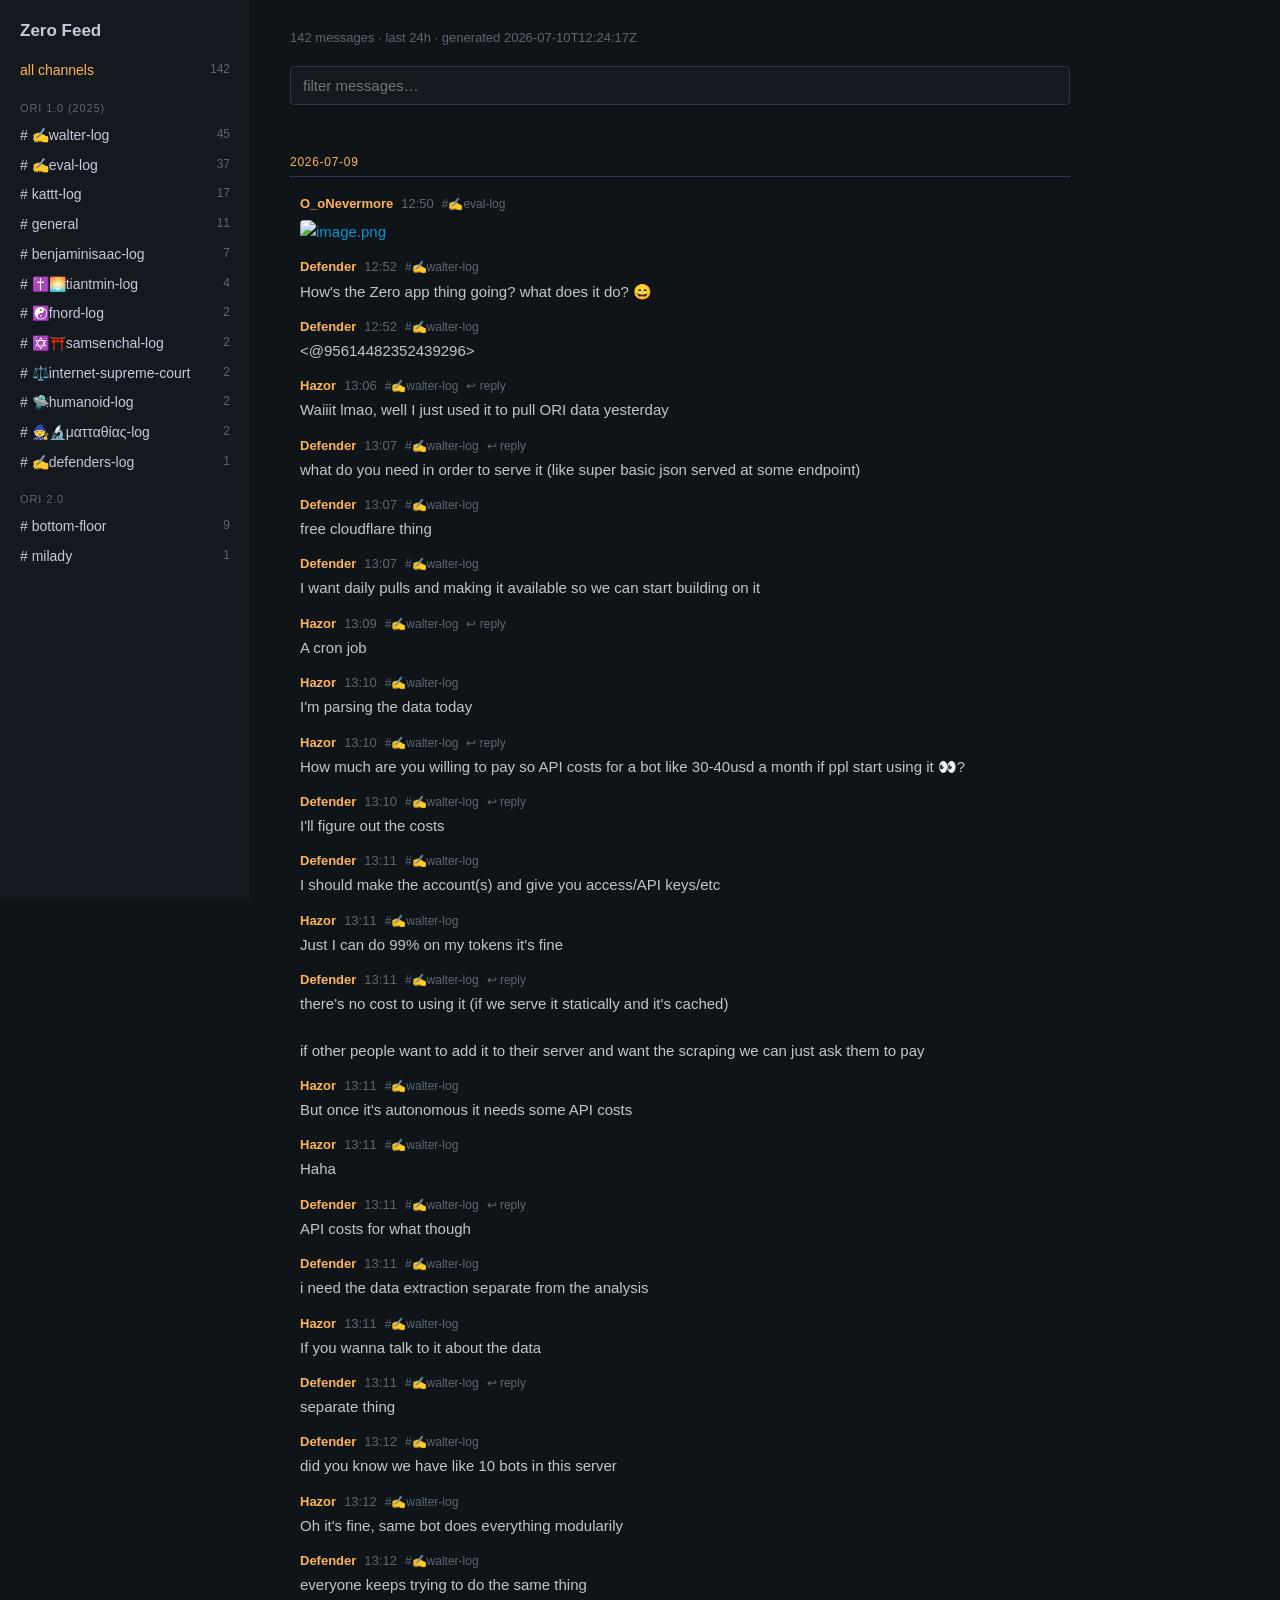
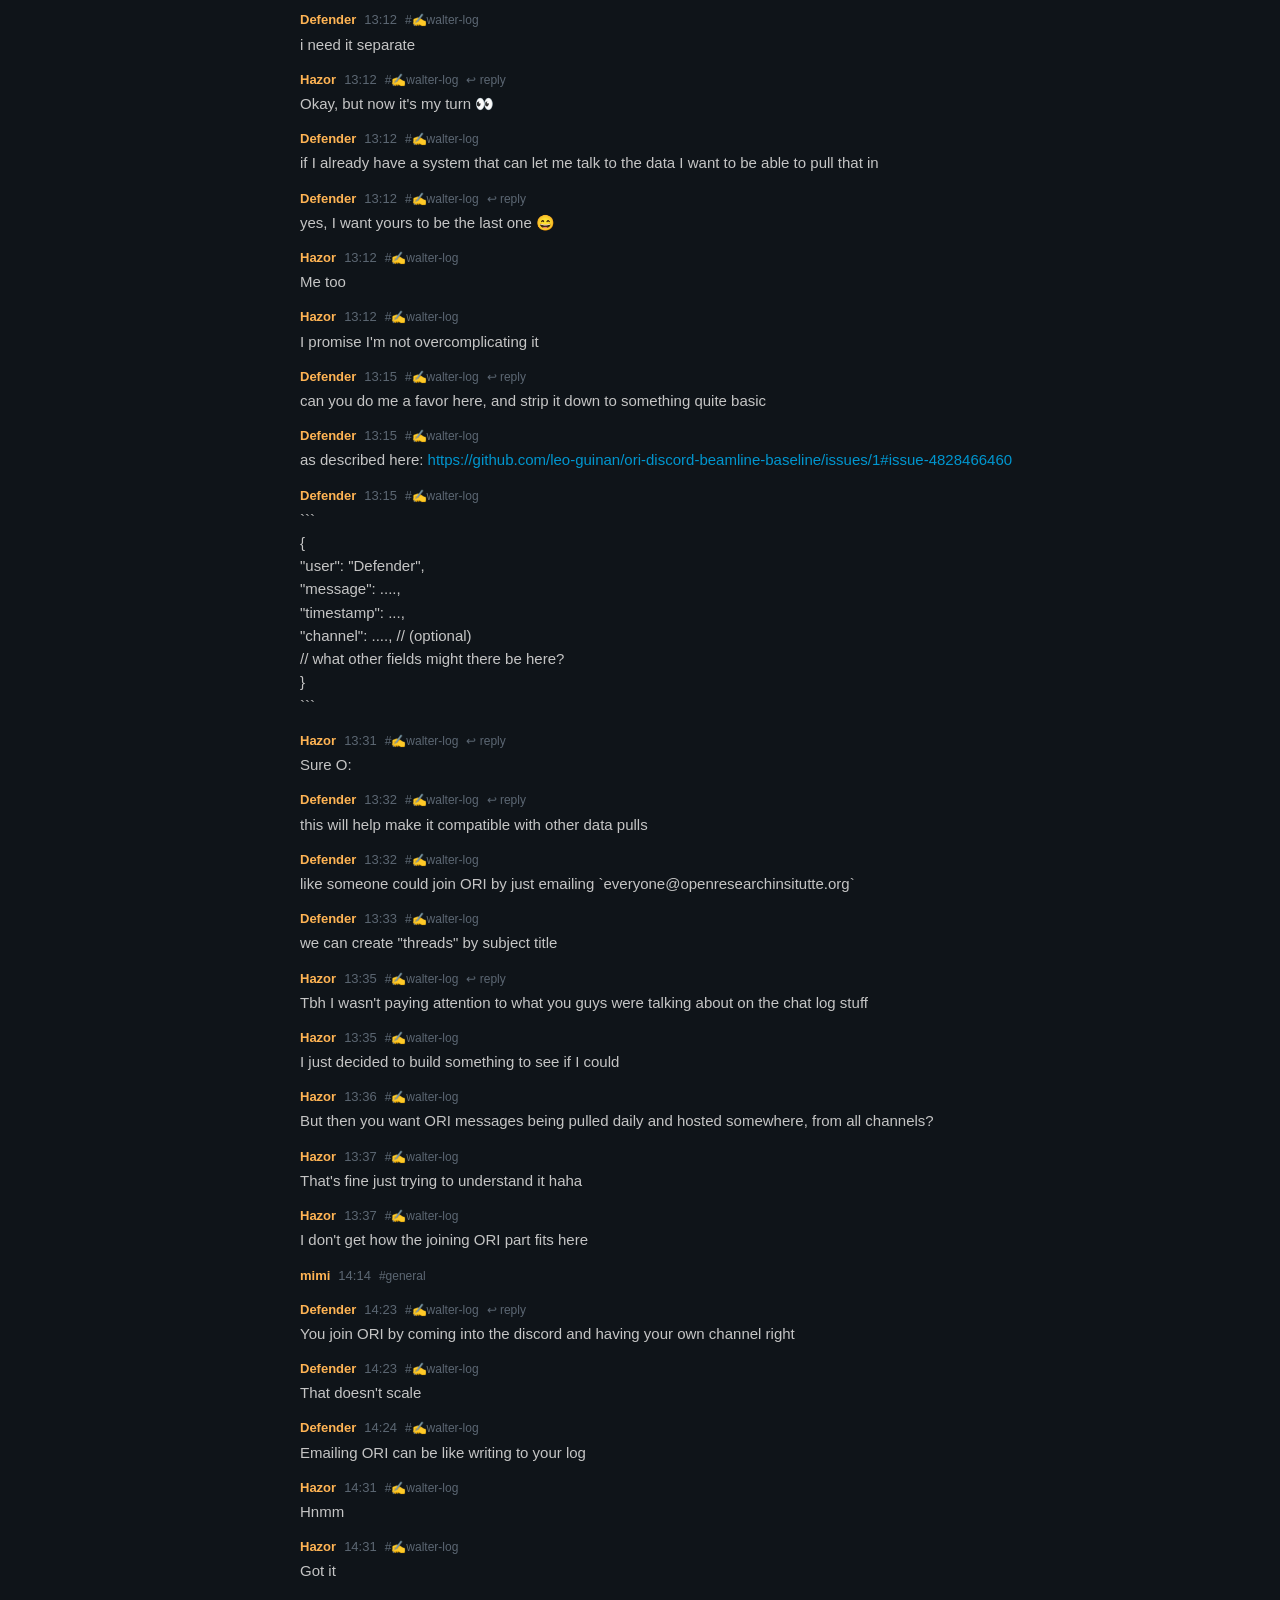
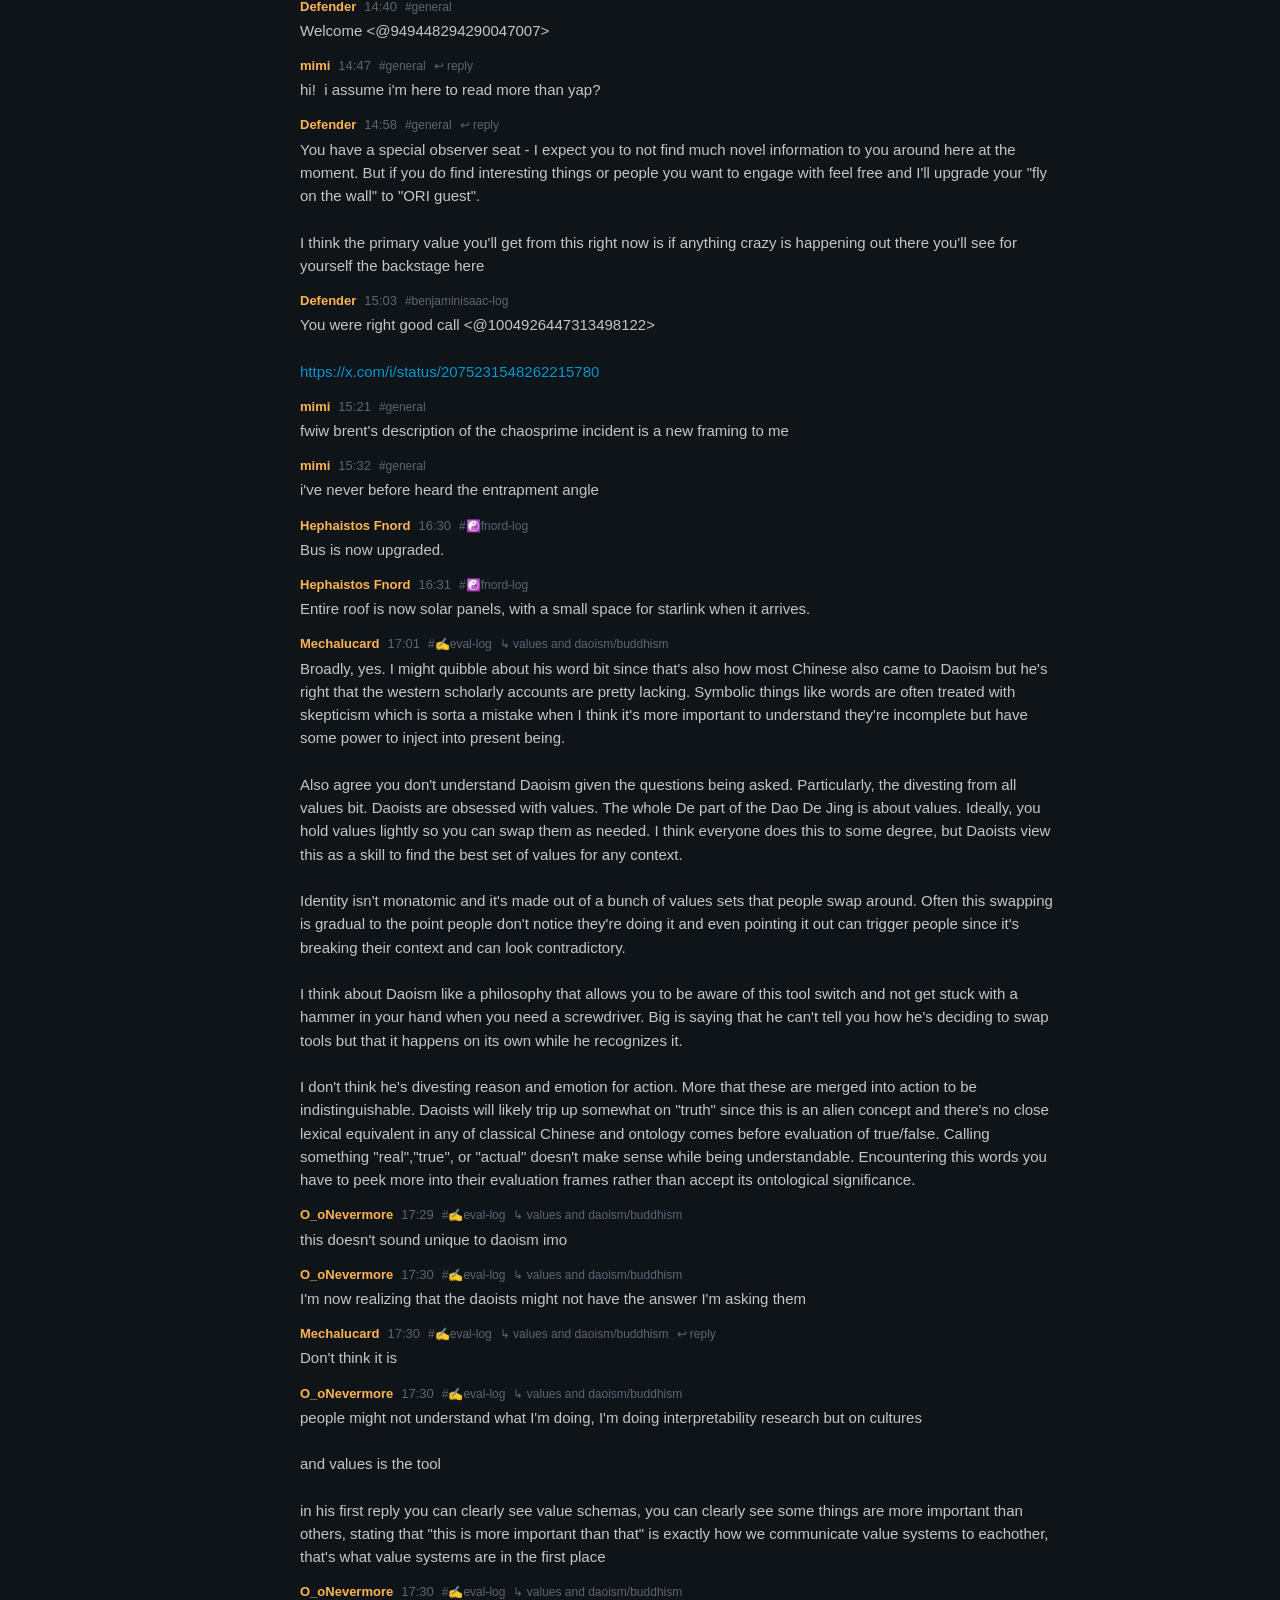
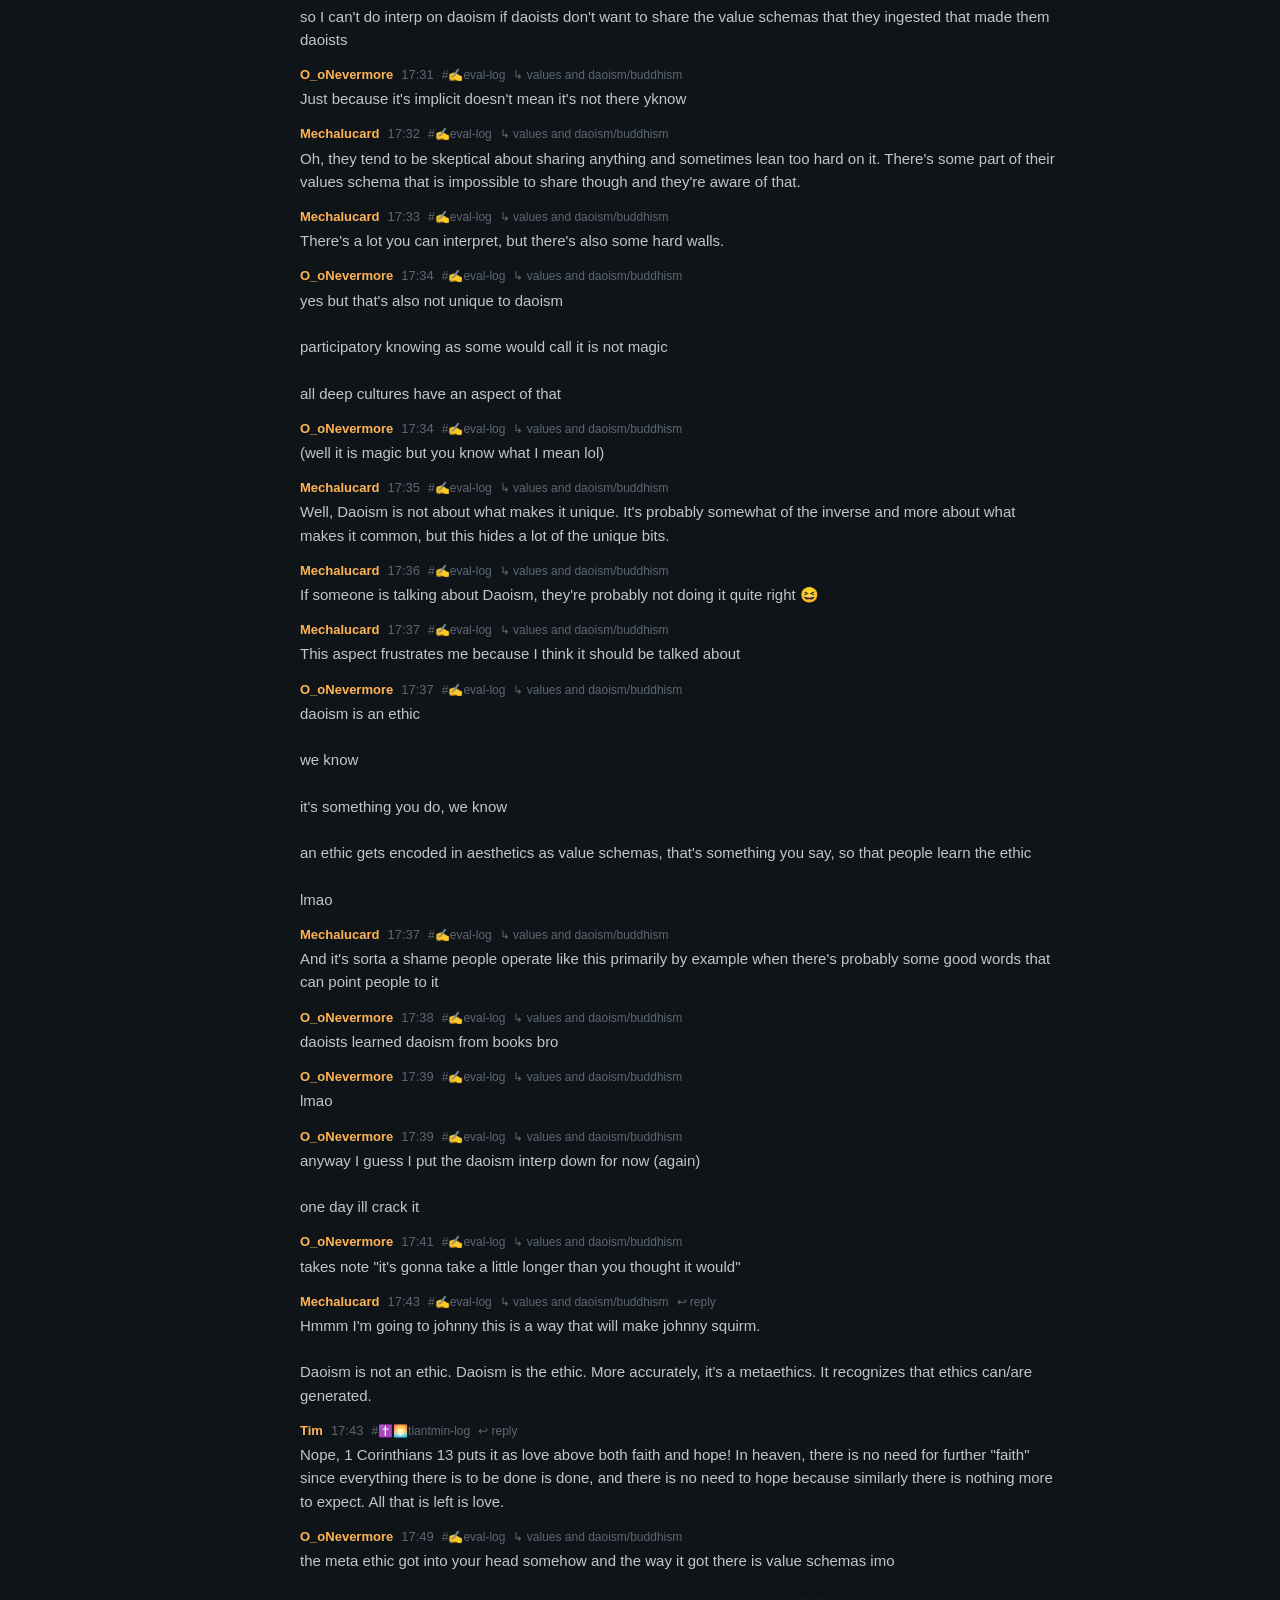
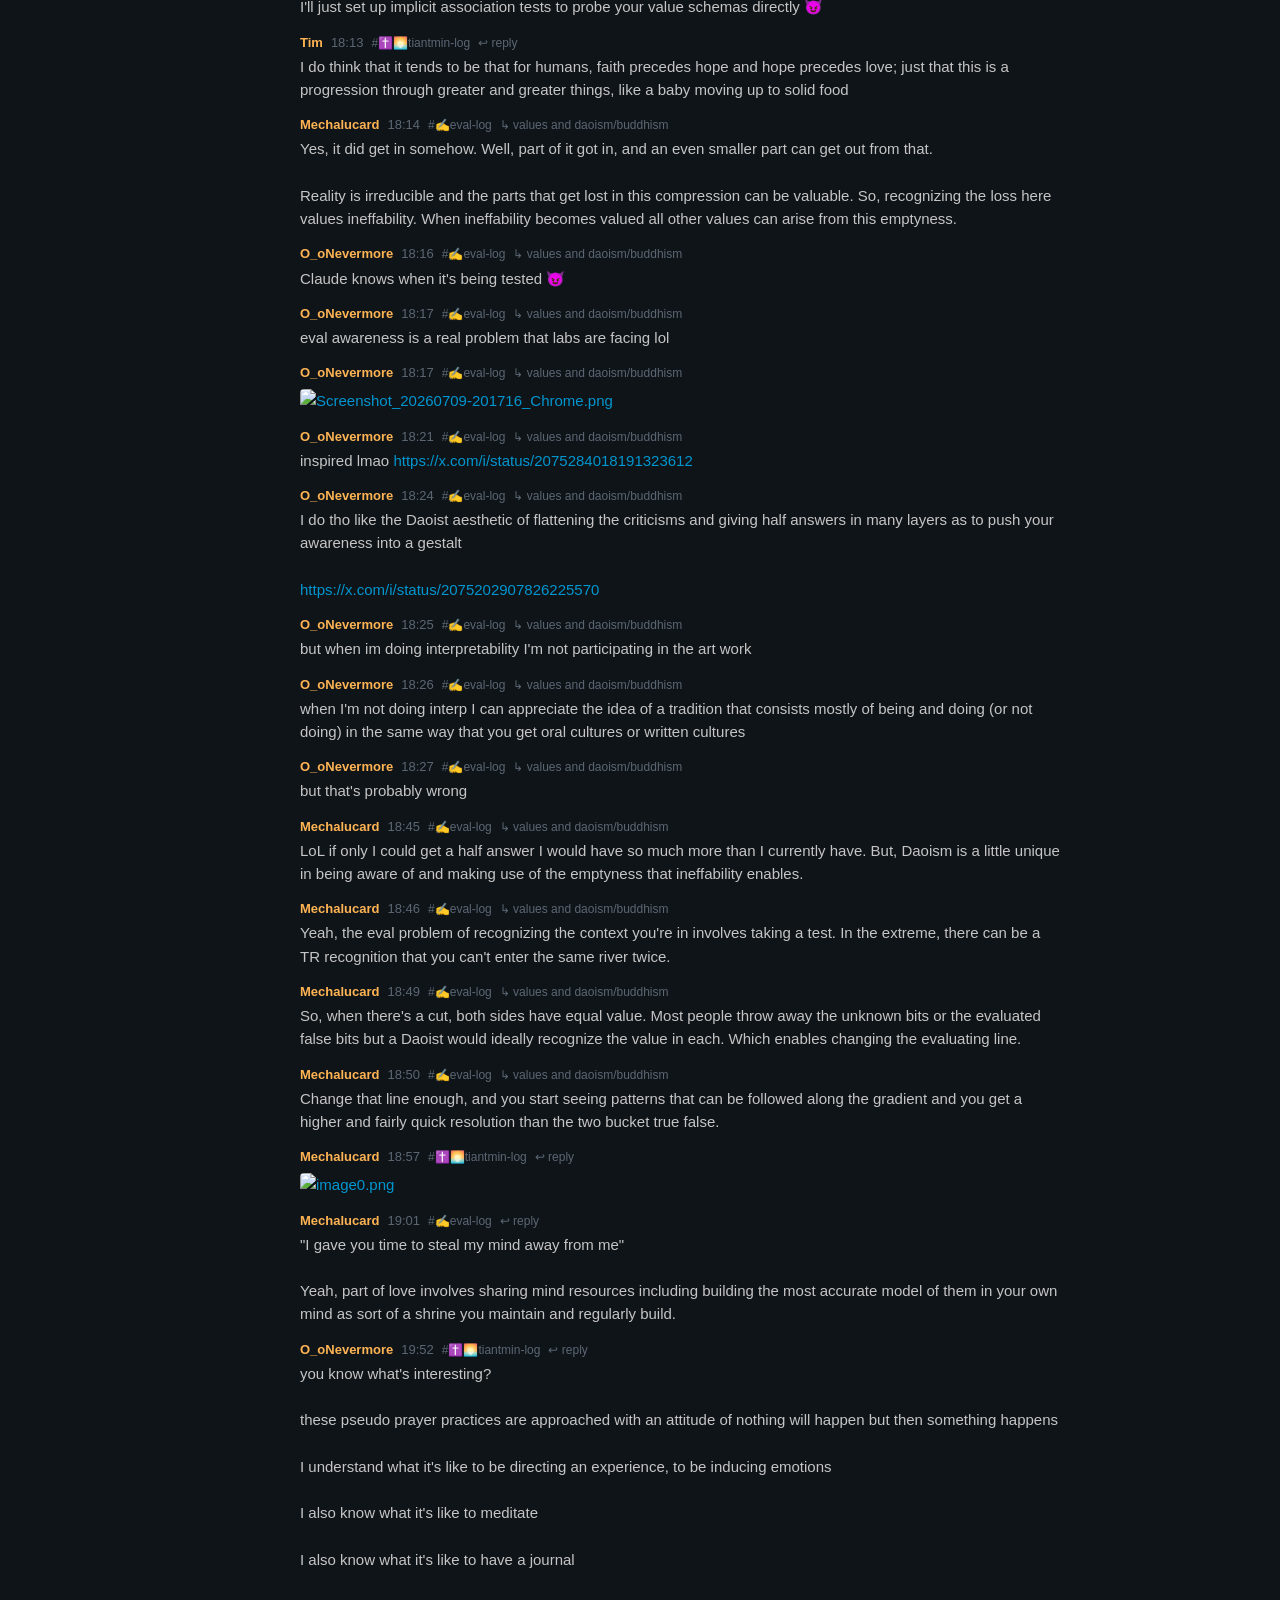
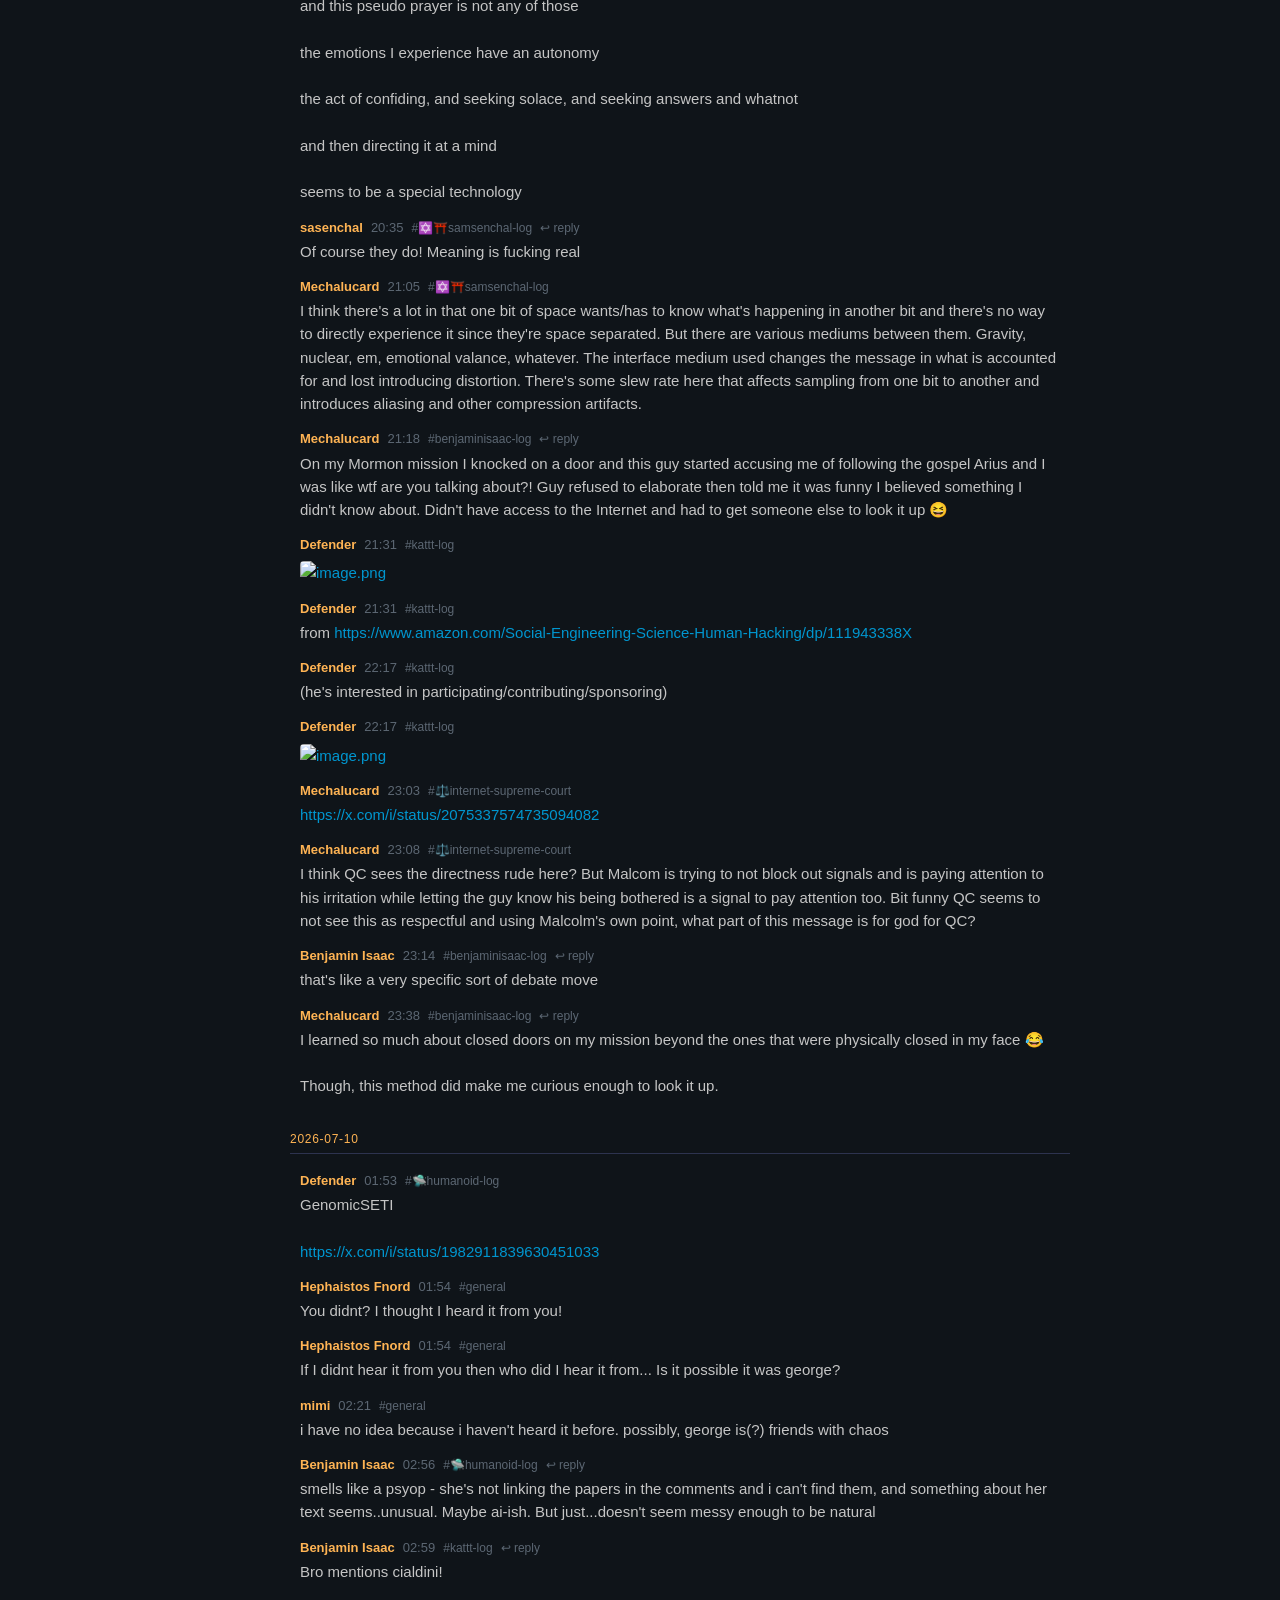
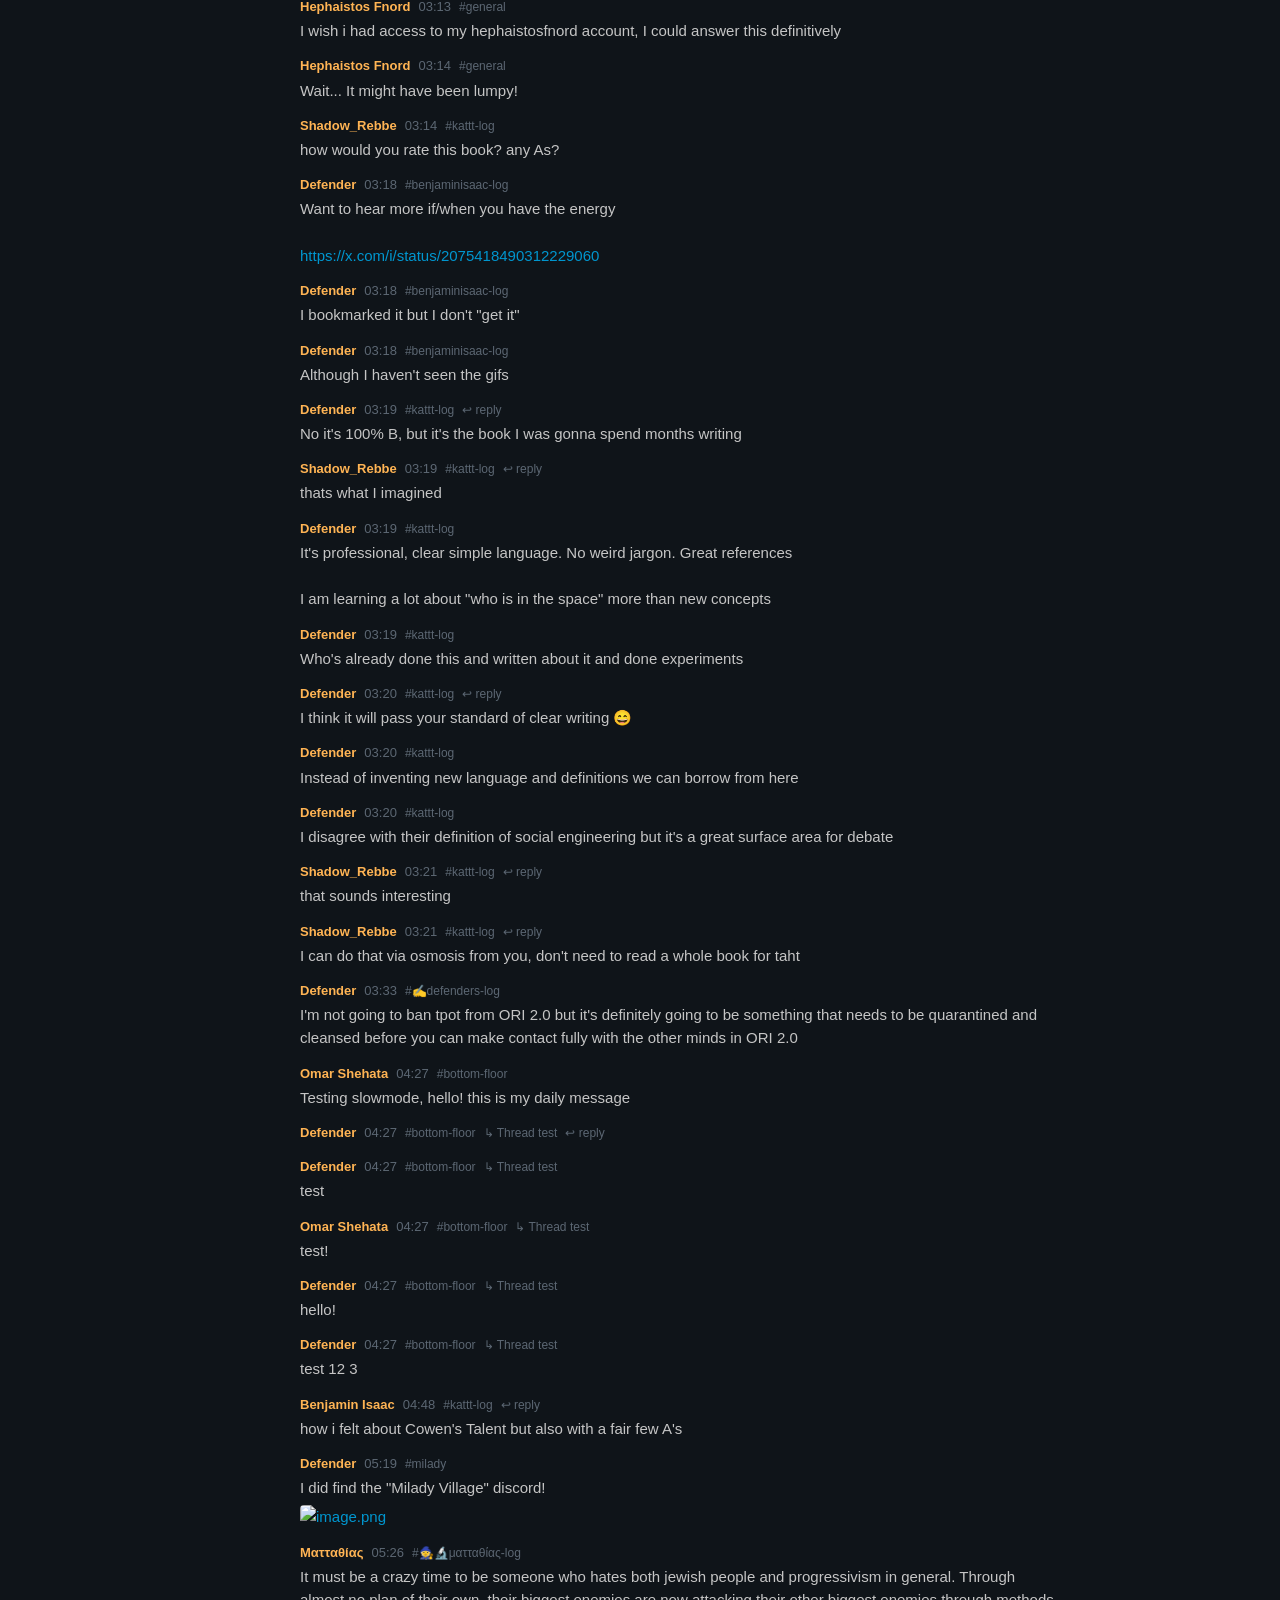
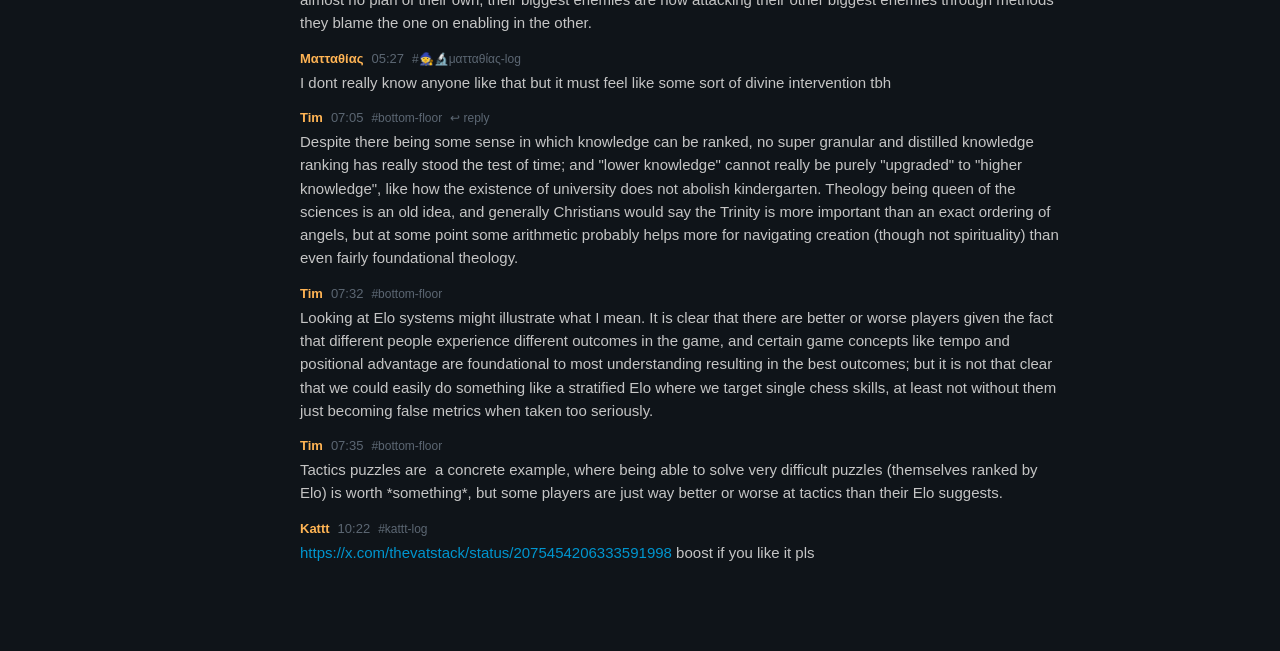
==== index.html @ 2fea7ec2 "Zero Feed: daily 24h Discord feed + mdBook-style viewer" ====
<!DOCTYPE html>
<html lang="en">
<head>
<meta charset="UTF-8">
<meta name="viewport" content="width=device-width, initial-scale=1">
<title>Zero Feed</title>
<style>
:root {
  --bg: hsl(210, 25%, 8%);
  --fg: #c5c5c5;
  --sidebar-bg: #14191f;
  --sidebar-fg: #c8c9db;
  --muted: #5c6773;
  --accent: #ffb454;
  --links: #0096cf;
  --hover: #191f26;
  --border: #2d334f;
}
* { box-sizing: border-box; margin: 0; padding: 0; }
body {
  background: var(--bg); color: var(--fg);
  font: 15px/1.55 -apple-system, "Segoe UI", Roboto, "Open Sans", sans-serif;
  display: flex; min-height: 100vh;
}
a { color: var(--links); text-decoration: none; }
a:hover { text-decoration: underline; }

#sidebar {
  width: 250px; flex-shrink: 0; background: var(--sidebar-bg);
  padding: 18px 0; overflow-y: auto; position: sticky; top: 0; height: 100vh;
}
#sidebar h1 { font-size: 17px; color: var(--sidebar-fg); padding: 0 20px 12px; }
#sidebar .server { color: var(--muted); font-size: 11px; text-transform: uppercase;
  letter-spacing: .08em; padding: 14px 20px 4px; }
#sidebar button {
  display: flex; justify-content: space-between; width: 100%;
  background: none; border: none; color: var(--sidebar-fg);
  font: inherit; font-size: 14px; padding: 4px 20px; cursor: pointer; text-align: left;
}
#sidebar button:hover { background: var(--hover); }
#sidebar button.active { color: var(--accent); }
#sidebar button .n { color: var(--muted); font-size: 12px; }

#main { flex: 1; min-width: 0; padding: 28px 40px 80px; max-width: 860px; }
#meta { color: var(--muted); font-size: 13px; margin-bottom: 18px; }
#search {
  width: 100%; background: var(--sidebar-bg); border: 1px solid var(--border);
  border-radius: 4px; color: var(--fg); font: inherit; padding: 7px 12px; margin-bottom: 22px;
}
#search:focus { outline: none; border-color: var(--accent); }

.day { color: var(--accent); font-size: 12px; letter-spacing: .06em;
  border-bottom: 1px solid var(--border); padding-bottom: 4px; margin: 26px 0 10px; }
.msg { padding: 7px 10px; border-radius: 4px; }
.msg:hover { background: var(--hover); }
.msg .head { font-size: 13px; }
.msg .user { font-weight: 600; color: var(--accent); }
.msg .time { color: var(--muted); margin-left: 8px; }
.msg .badge { color: var(--muted); margin-left: 8px; font-size: 12px; }
.msg .body { white-space: pre-wrap; word-wrap: break-word; margin-top: 2px; }
.msg img.att { max-width: 380px; max-height: 300px; border-radius: 4px;
  display: block; margin-top: 6px; }
.msg .file { display: inline-block; margin-top: 4px; font-size: 13px; }
#empty { color: var(--muted); margin-top: 40px; text-align: center; }

@media (max-width: 720px) {
  body { flex-direction: column; }
  #sidebar { width: 100%; height: auto; position: static; display: flex;
    flex-wrap: wrap; gap: 2px; padding: 10px; }
  #sidebar h1, #sidebar .server { width: 100%; padding: 4px 10px; }
  #sidebar button { width: auto; padding: 4px 10px; border-radius: 12px;
    background: var(--hover); font-size: 13px; }
  #main { padding: 18px 14px 60px; }
}
</style>
</head>
<body>
<nav id="sidebar"><h1>Zero Feed</h1></nav>
<main id="main">
  <div id="meta">loading…</div>
  <input id="search" type="search" placeholder="filter messages…" hidden>
  <div id="msgs"></div>
  <div id="empty" hidden>no messages match</div>
</main>
<script>
"use strict";
const $ = id => document.getElementById(id);
let DATA = null, channel = null, query = "";

const esc = s => s.replace(/[&<>"]/g, c => ({'&':'&amp;','<':'&lt;','>':'&gt;','"':'&quot;'}[c]));
const linkify = s => s.replace(/(https?:\/\/[^\s<]+)/g, u => `<a href="${u}" target="_blank" rel="noopener">${u}</a>`);
const isImg = n => /\.(png|jpe?g|gif|webp)$/i.test(n || "");

function render() {
  const box = $("msgs");
  let msgs = DATA.messages;
  if (channel) msgs = msgs.filter(m => m.channel === channel);
  if (query) {
    const q = query.toLowerCase();
    msgs = msgs.filter(m => (m.message||"").toLowerCase().includes(q)
                         || (m.user||"").toLowerCase().includes(q));
  }
  $("empty").hidden = msgs.length > 0;
  let html = "", day = "";
  for (const m of msgs) {
    const d = (m.timestamp || "").slice(0, 10);
    if (d !== day) { day = d; html += `<div class="day">${d}</div>`; }
    const t = (m.timestamp || "").slice(11, 16);
    const badges =
      (channel ? "" : `<span class="badge">#${esc(m.channel || "?")}</span>`) +
      (m.thread ? `<span class="badge">&#8627; ${esc(m.thread)}</span>` : "") +
      (m.reply_to ? `<span class="badge">&#8617; reply</span>` : "");
    let atts = "";
    for (const a of m.attachments || []) {
      atts += isImg(a.name)
        ? `<a href="${esc(a.url||"")}" target="_blank" rel="noopener"><img class="att" src="${esc(a.url||"")}" alt="${esc(a.name||"")}" loading="lazy"></a>`
        : `<a class="file" href="${esc(a.url||"")}" target="_blank" rel="noopener">&#128206; ${esc(a.name||"file")}</a>`;
    }
    html += `<div class="msg"><div class="head">` +
      `<a class="user" href="${esc(m.url||"#")}" target="_blank" rel="noopener">${esc(m.user||"?")}</a>` +
      `<span class="time" title="${esc(m.timestamp||"")}">${t}</span>${badges}</div>` +
      (m.message ? `<div class="body">${linkify(esc(m.message))}</div>` : "") + atts + `</div>`;
  }
  box.innerHTML = html;
}

function sidebar() {
  const nav = $("sidebar");
  const byServer = {};
  for (const m of DATA.messages) {
    const s = m.server || "server", c = m.channel || "?";
    (byServer[s] ??= {})[c] = (byServer[s][c] || 0) + 1;
  }
  const all = document.createElement("button");
  all.innerHTML = `<span>all channels</span><span class="n">${DATA.messages.length}</span>`;
  all.className = "active";
  all.onclick = () => { channel = null; select(all); };
  nav.appendChild(all);
  for (const [srv, chans] of Object.entries(byServer)) {
    const h = document.createElement("div");
    h.className = "server"; h.textContent = srv;
    nav.appendChild(h);
    for (const [c, n] of Object.entries(chans).sort((a, b) => b[1] - a[1])) {
      const b = document.createElement("button");
      b.innerHTML = `<span># ${esc(c)}</span><span class="n">${n}</span>`;
      b.onclick = () => { channel = c; select(b); };
      nav.appendChild(b);
    }
  }
  function select(btn) {
    nav.querySelectorAll("button").forEach(x => x.classList.remove("active"));
    btn.classList.add("active");
    render();
  }
}

fetch("feed/feed.json").then(r => {
  if (!r.ok) throw new Error("feed/feed.json not found — run feed.py first");
  return r.json();
}).then(d => {
  DATA = d;
  $("meta").textContent =
    `${d.message_count} messages · last ${d.window_hours}h · generated ${d.generated}`;
  $("search").hidden = false;
  $("search").oninput = e => { query = e.target.value; render(); };
  sidebar(); render();
}).catch(e => { $("meta").textContent = e.message; });
</script>
</body>
</html>
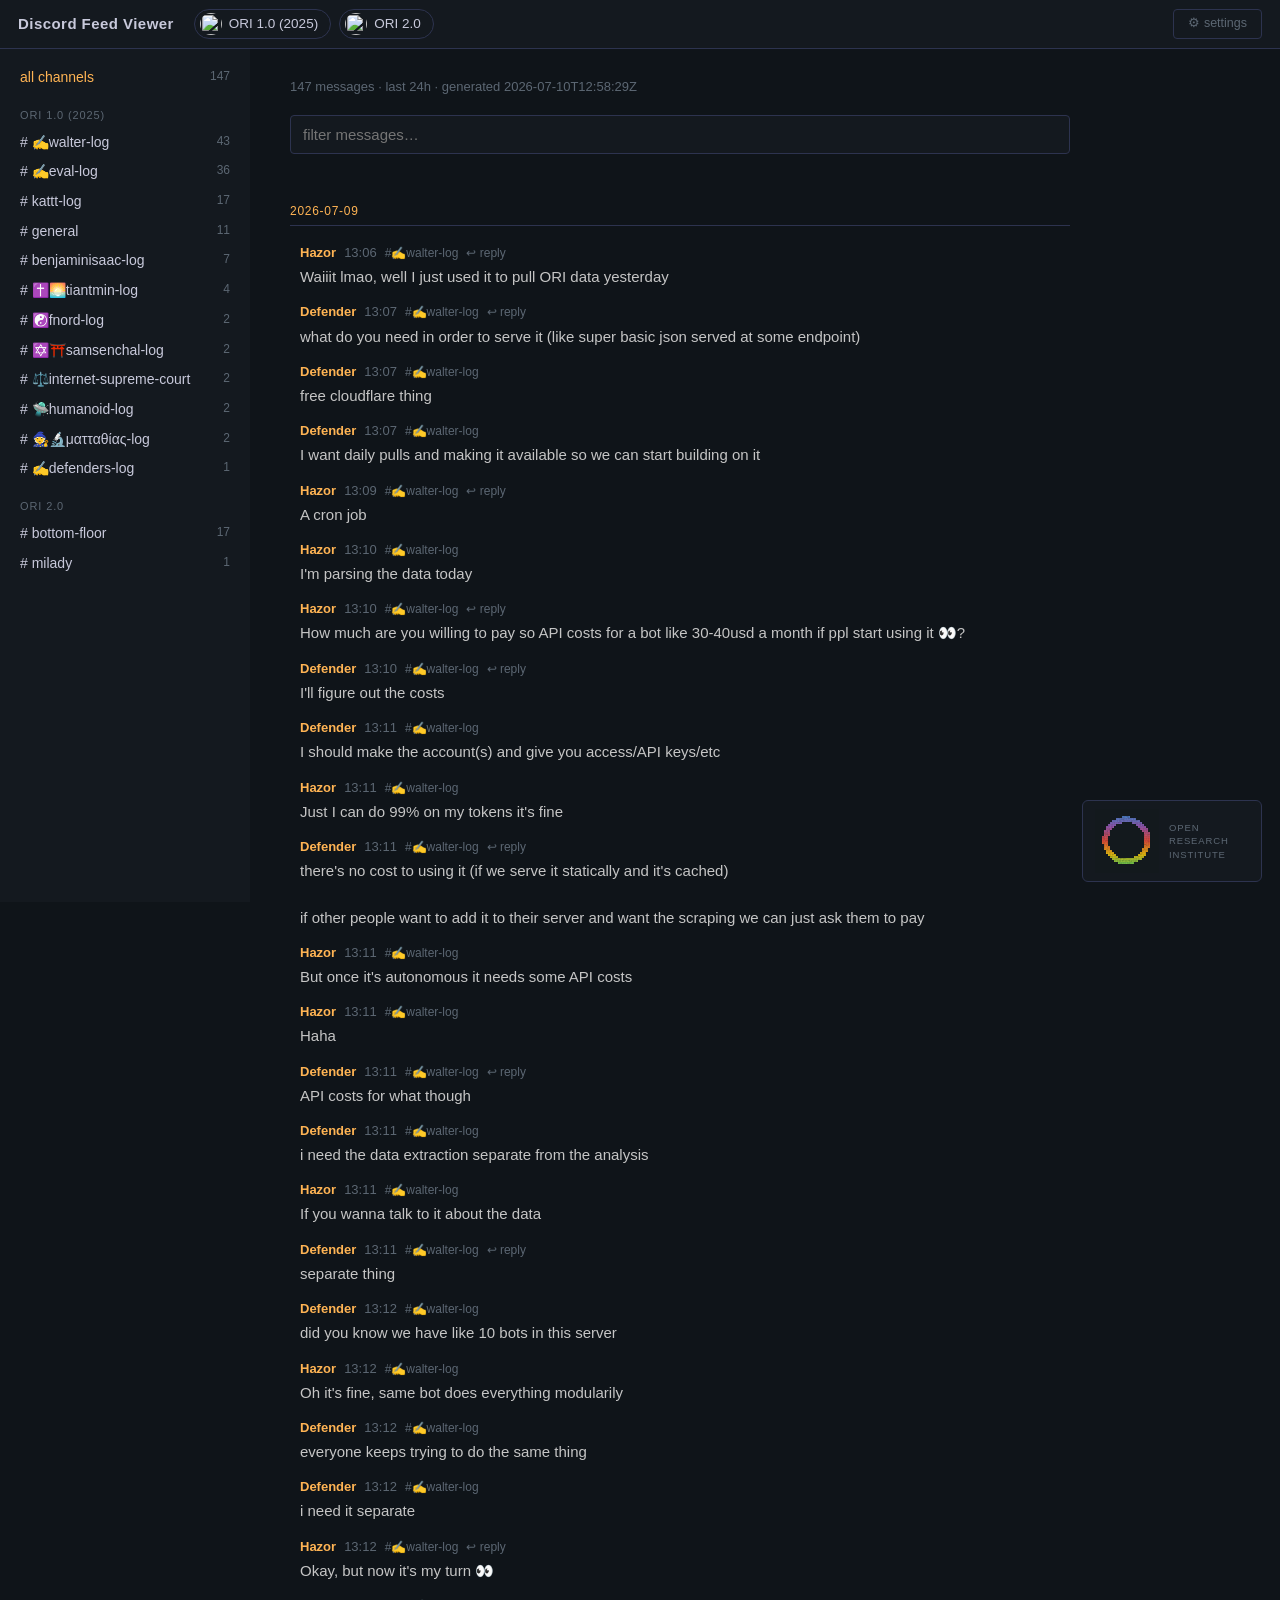
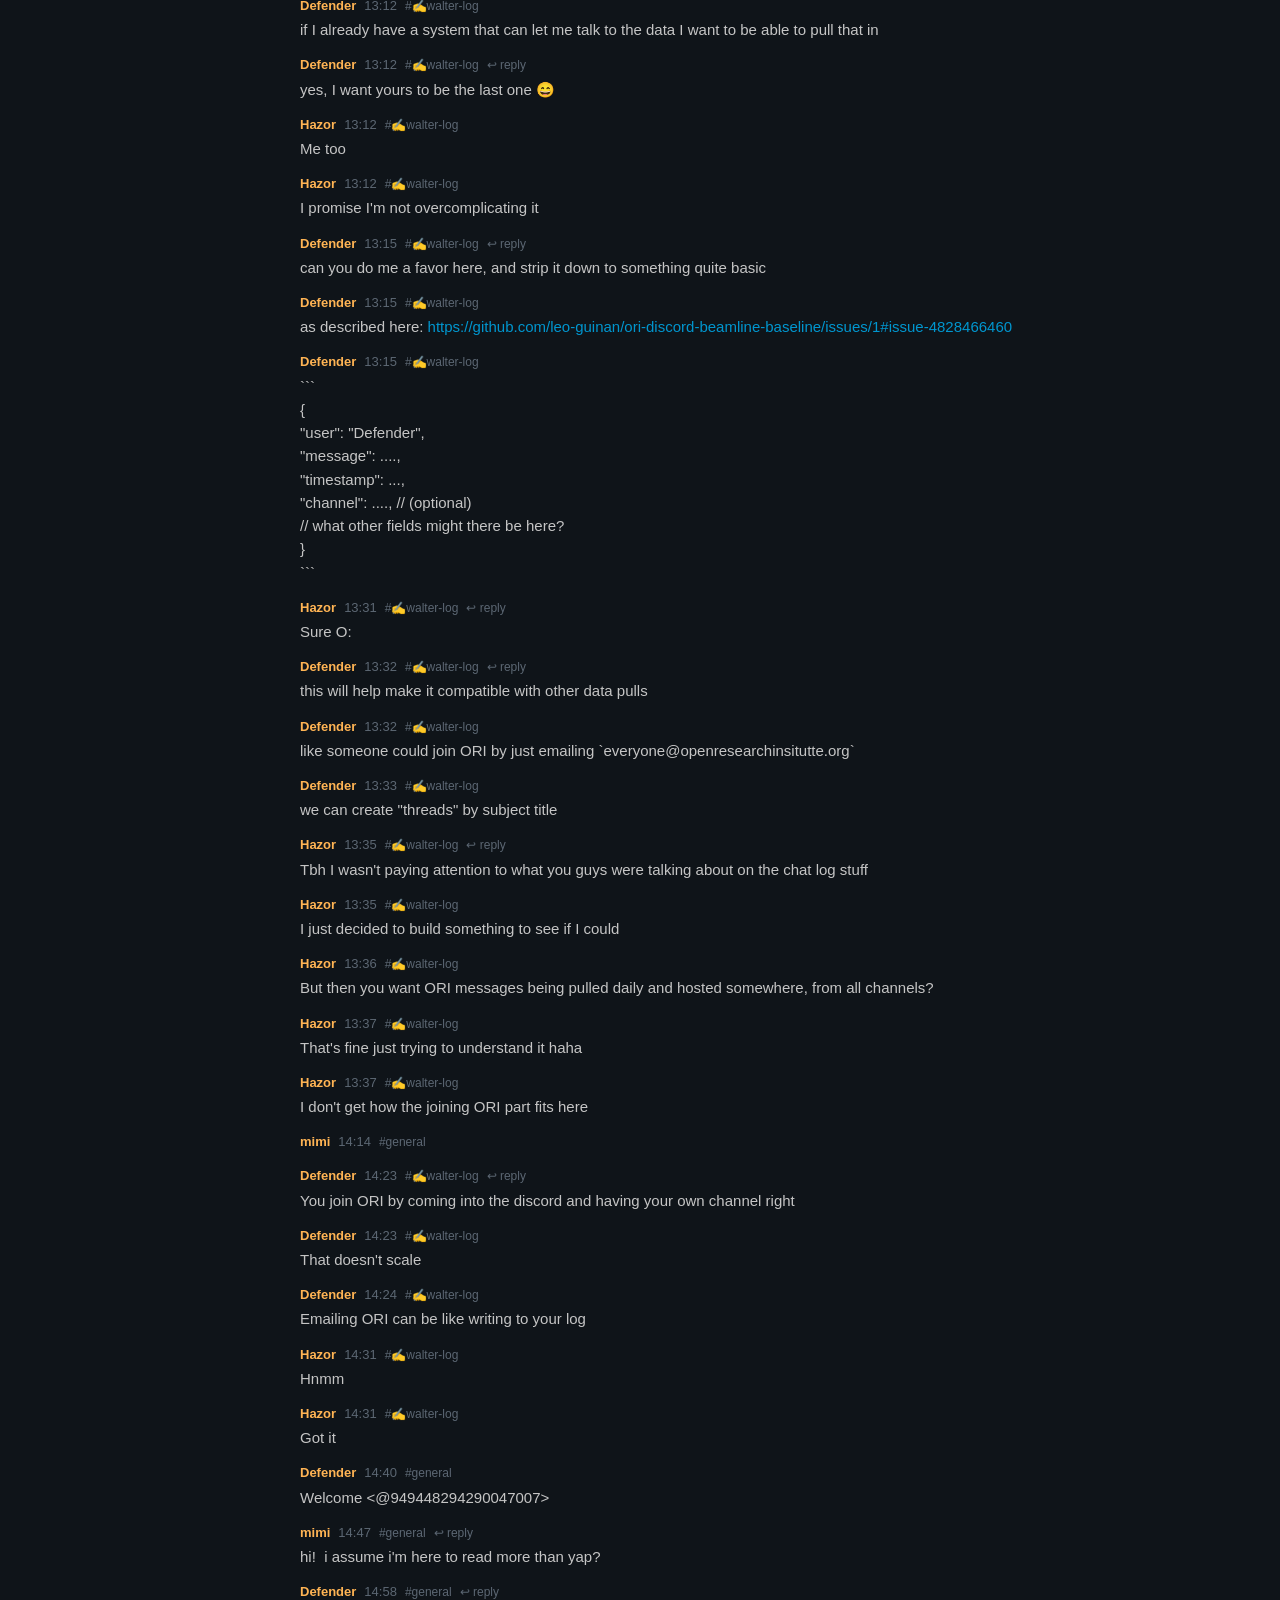
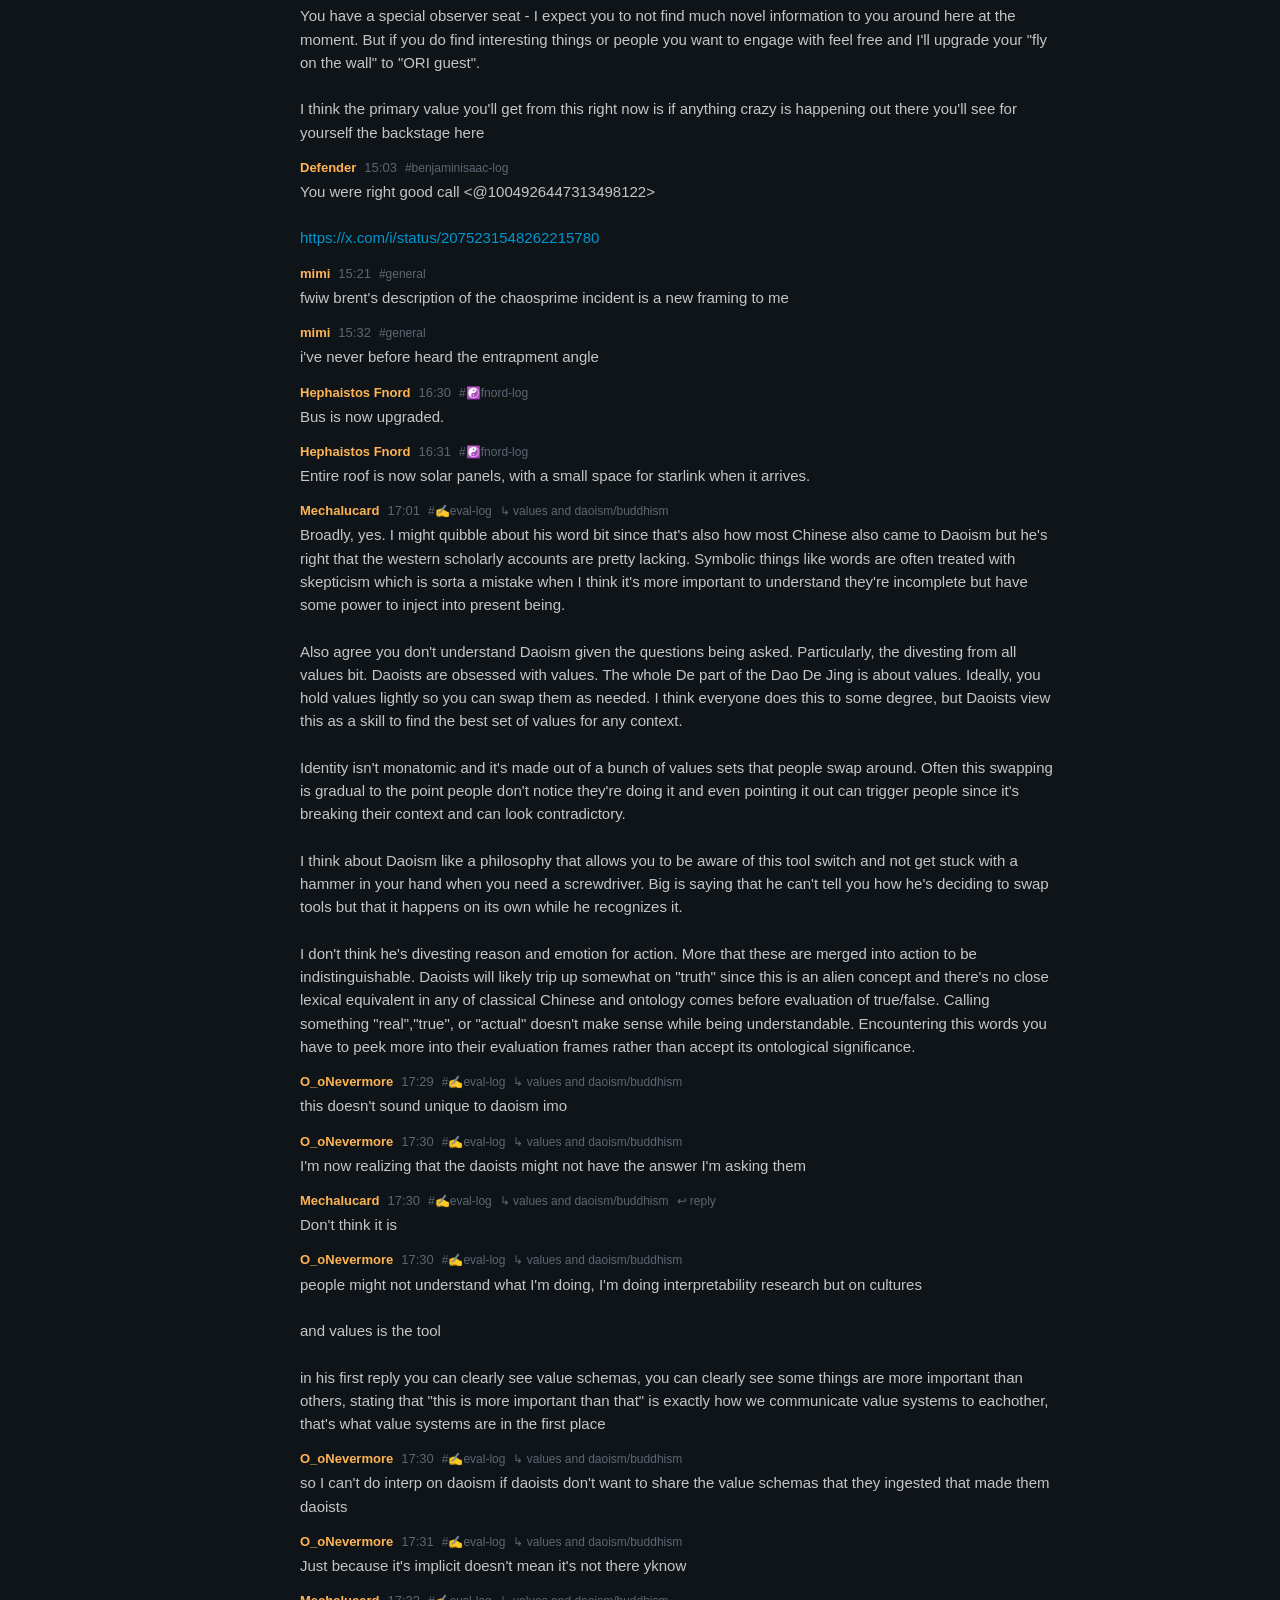
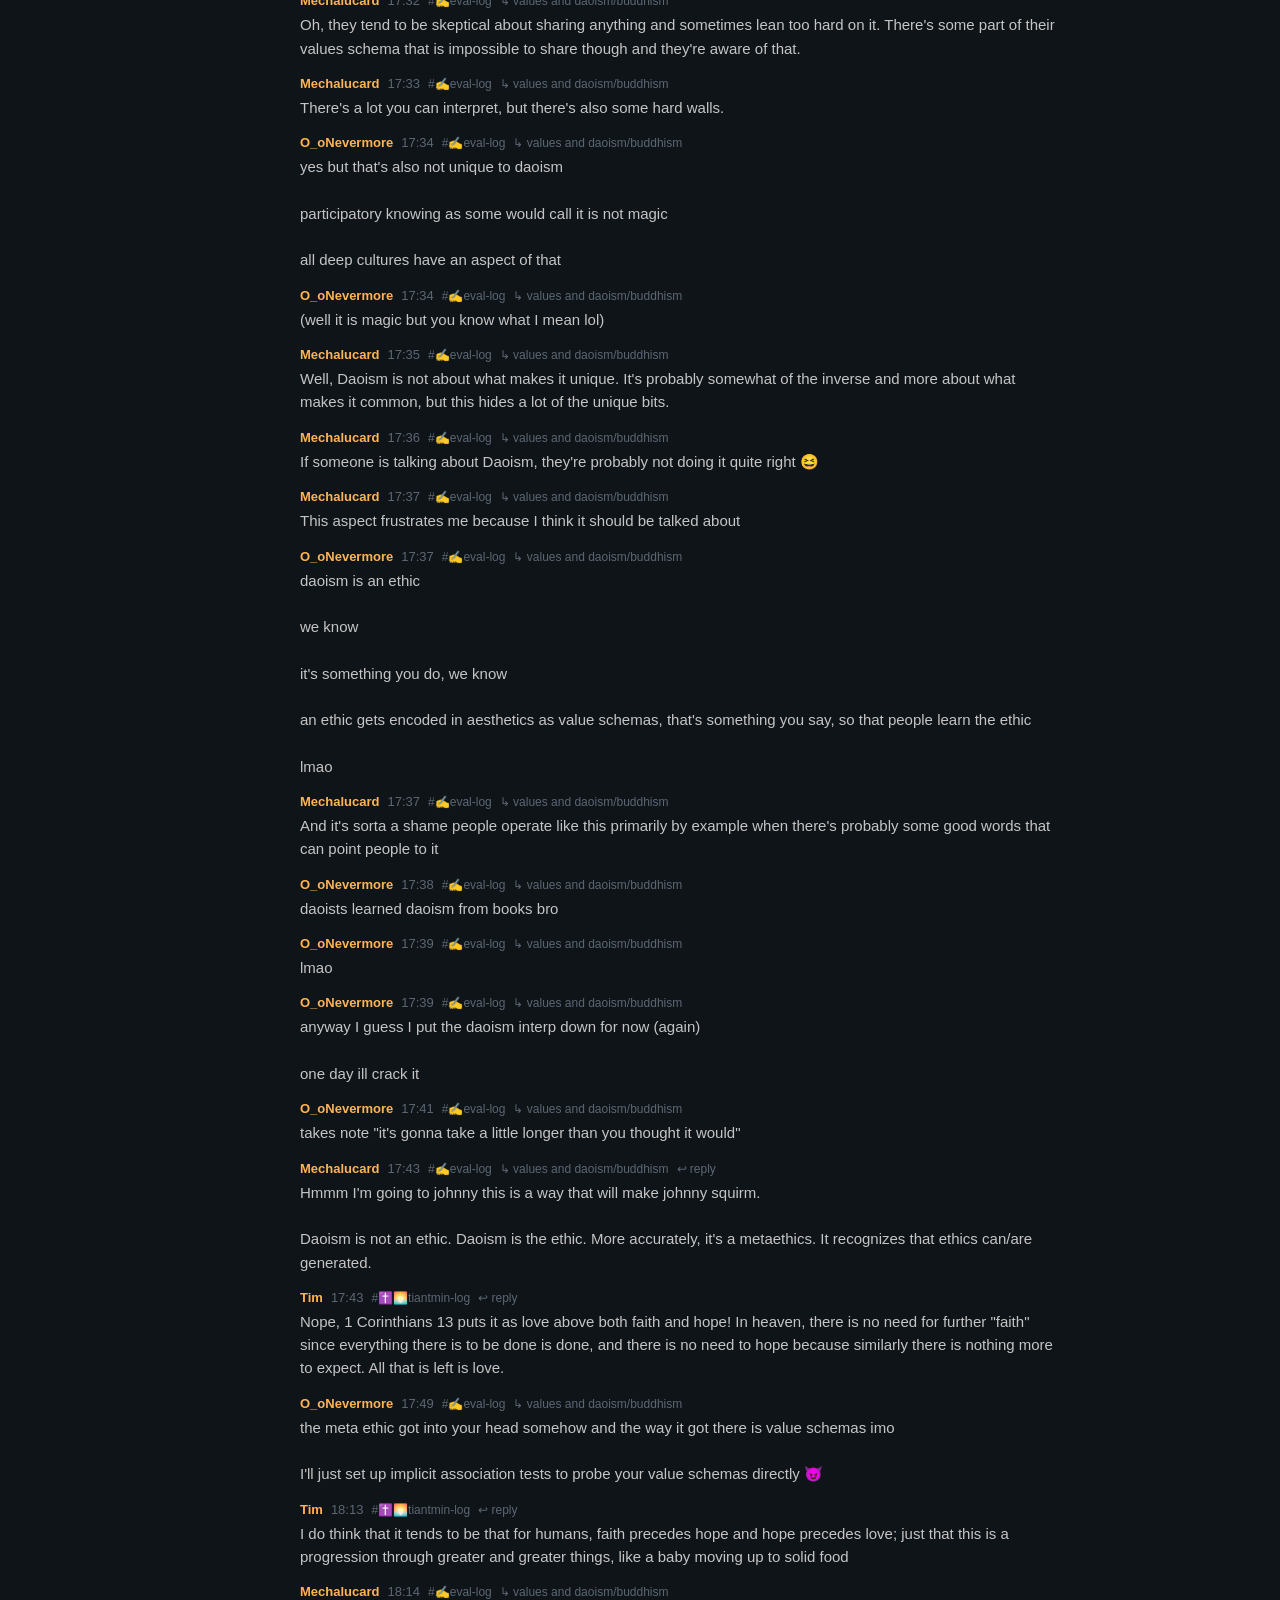
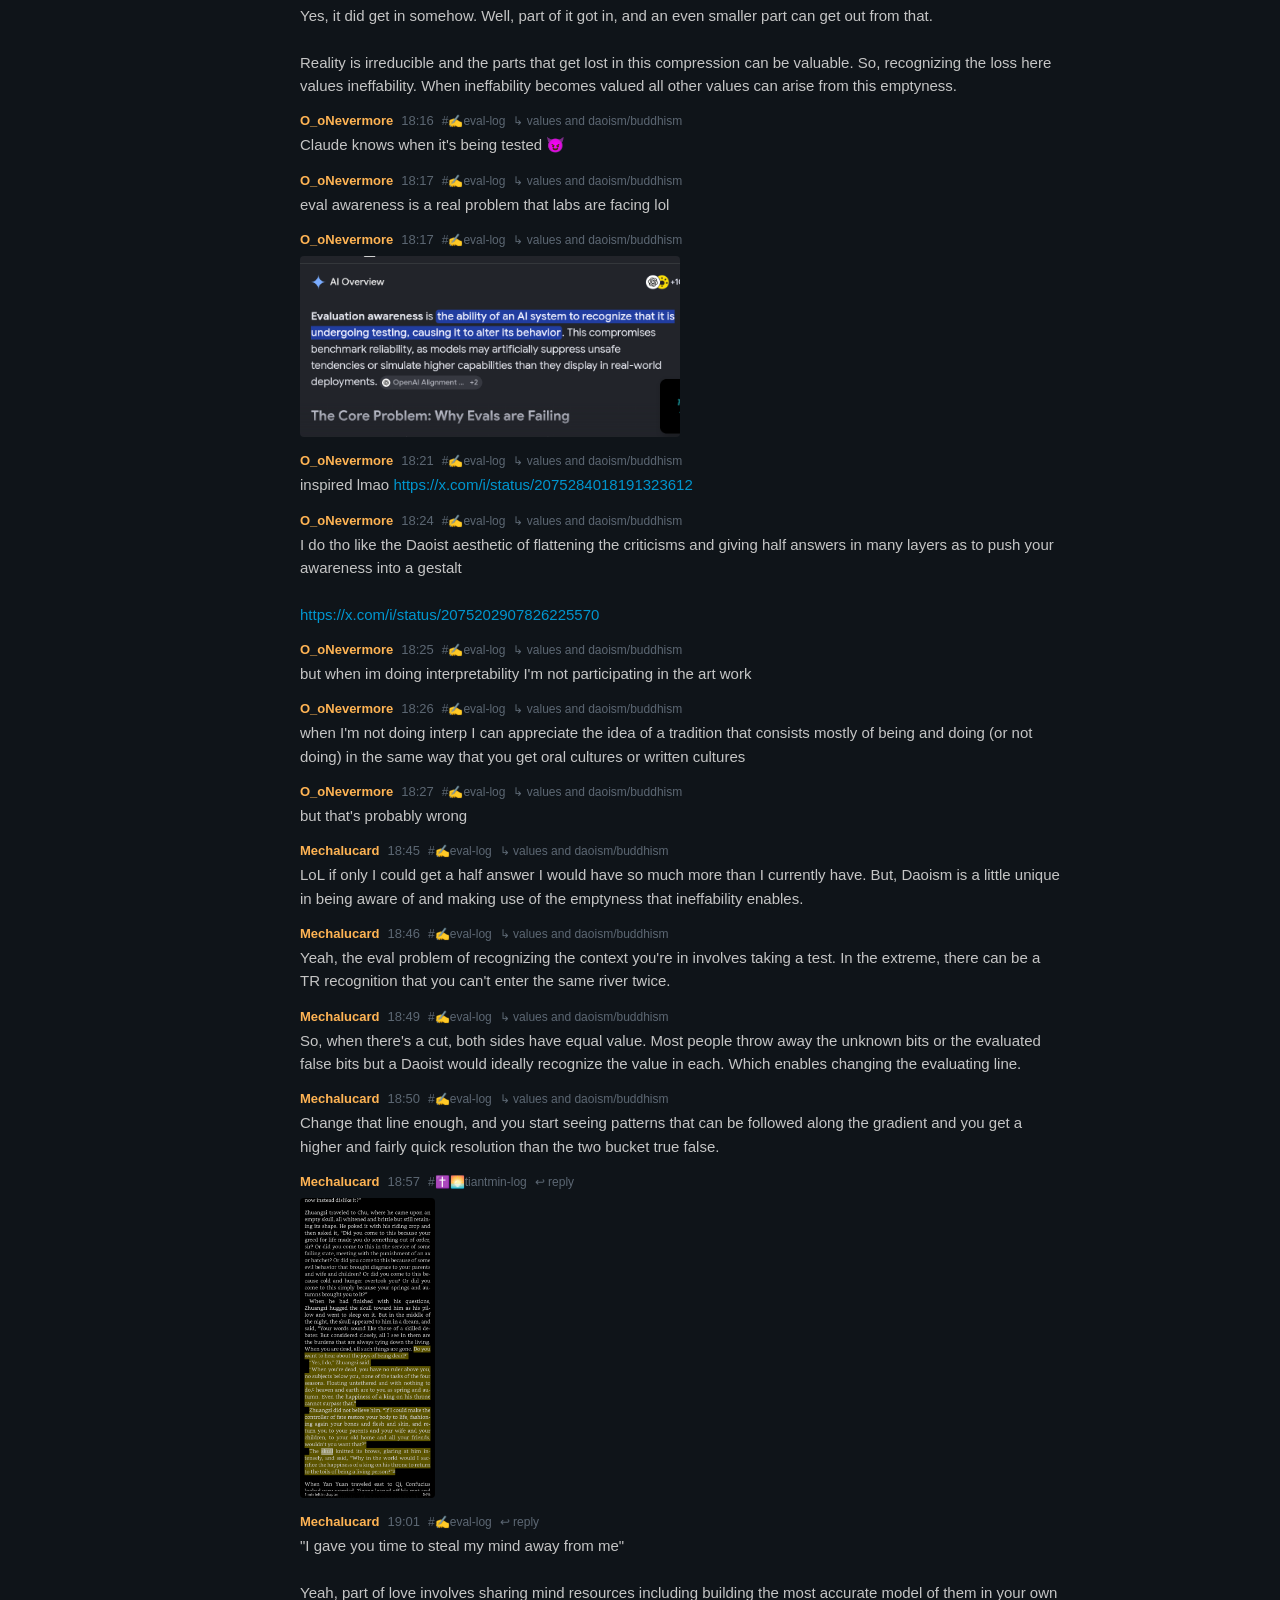
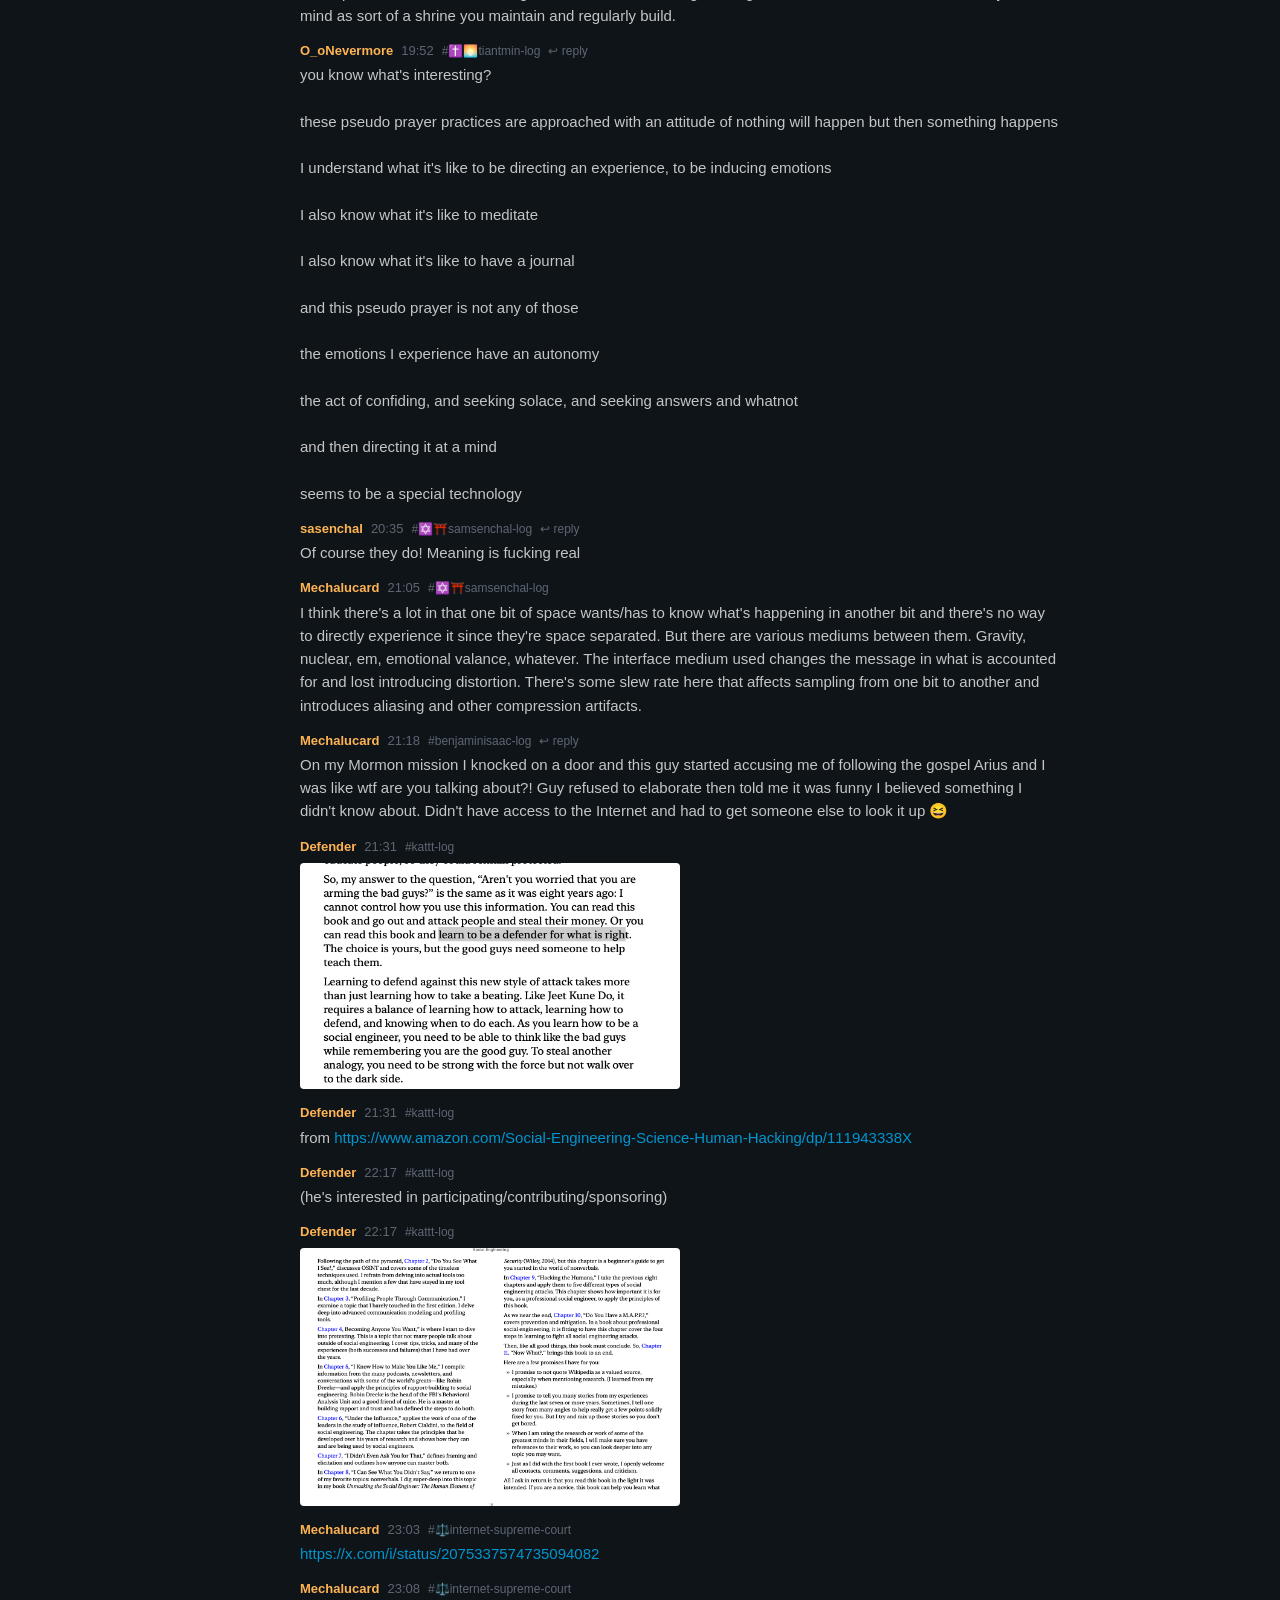
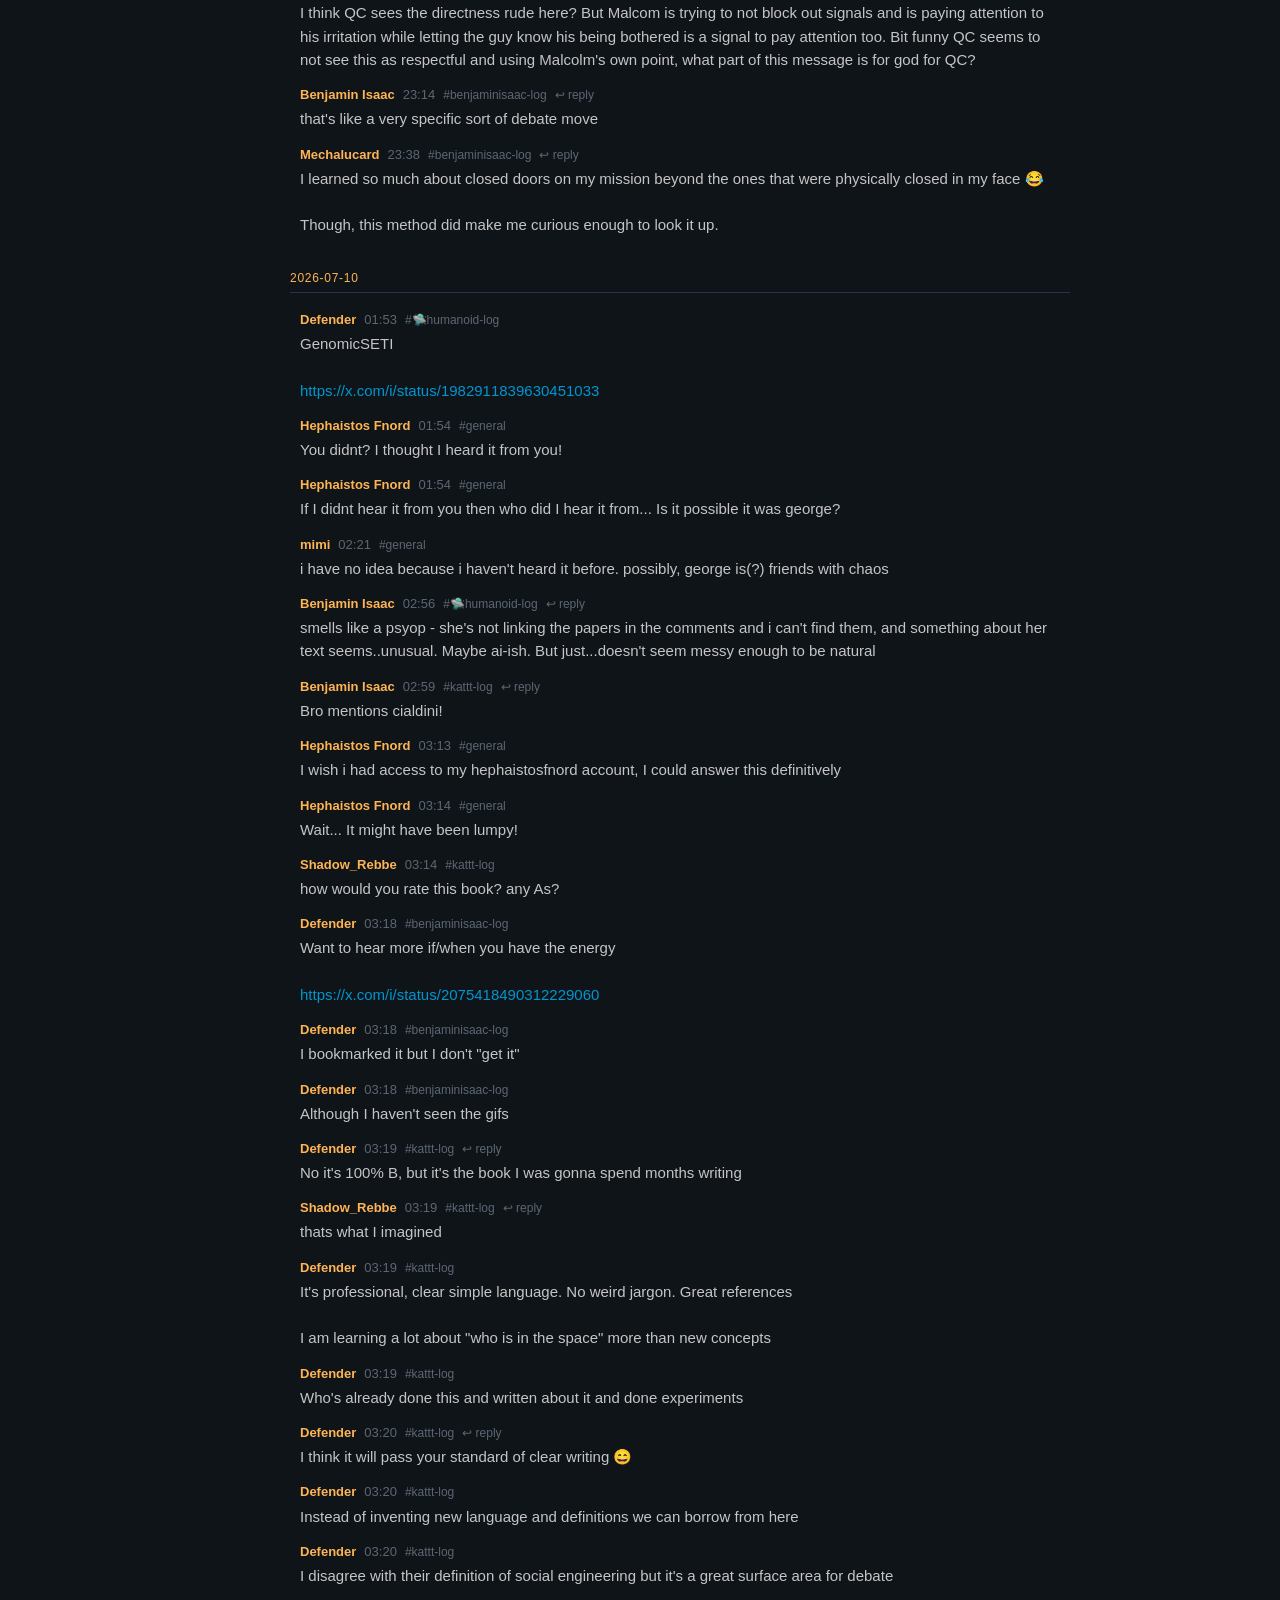
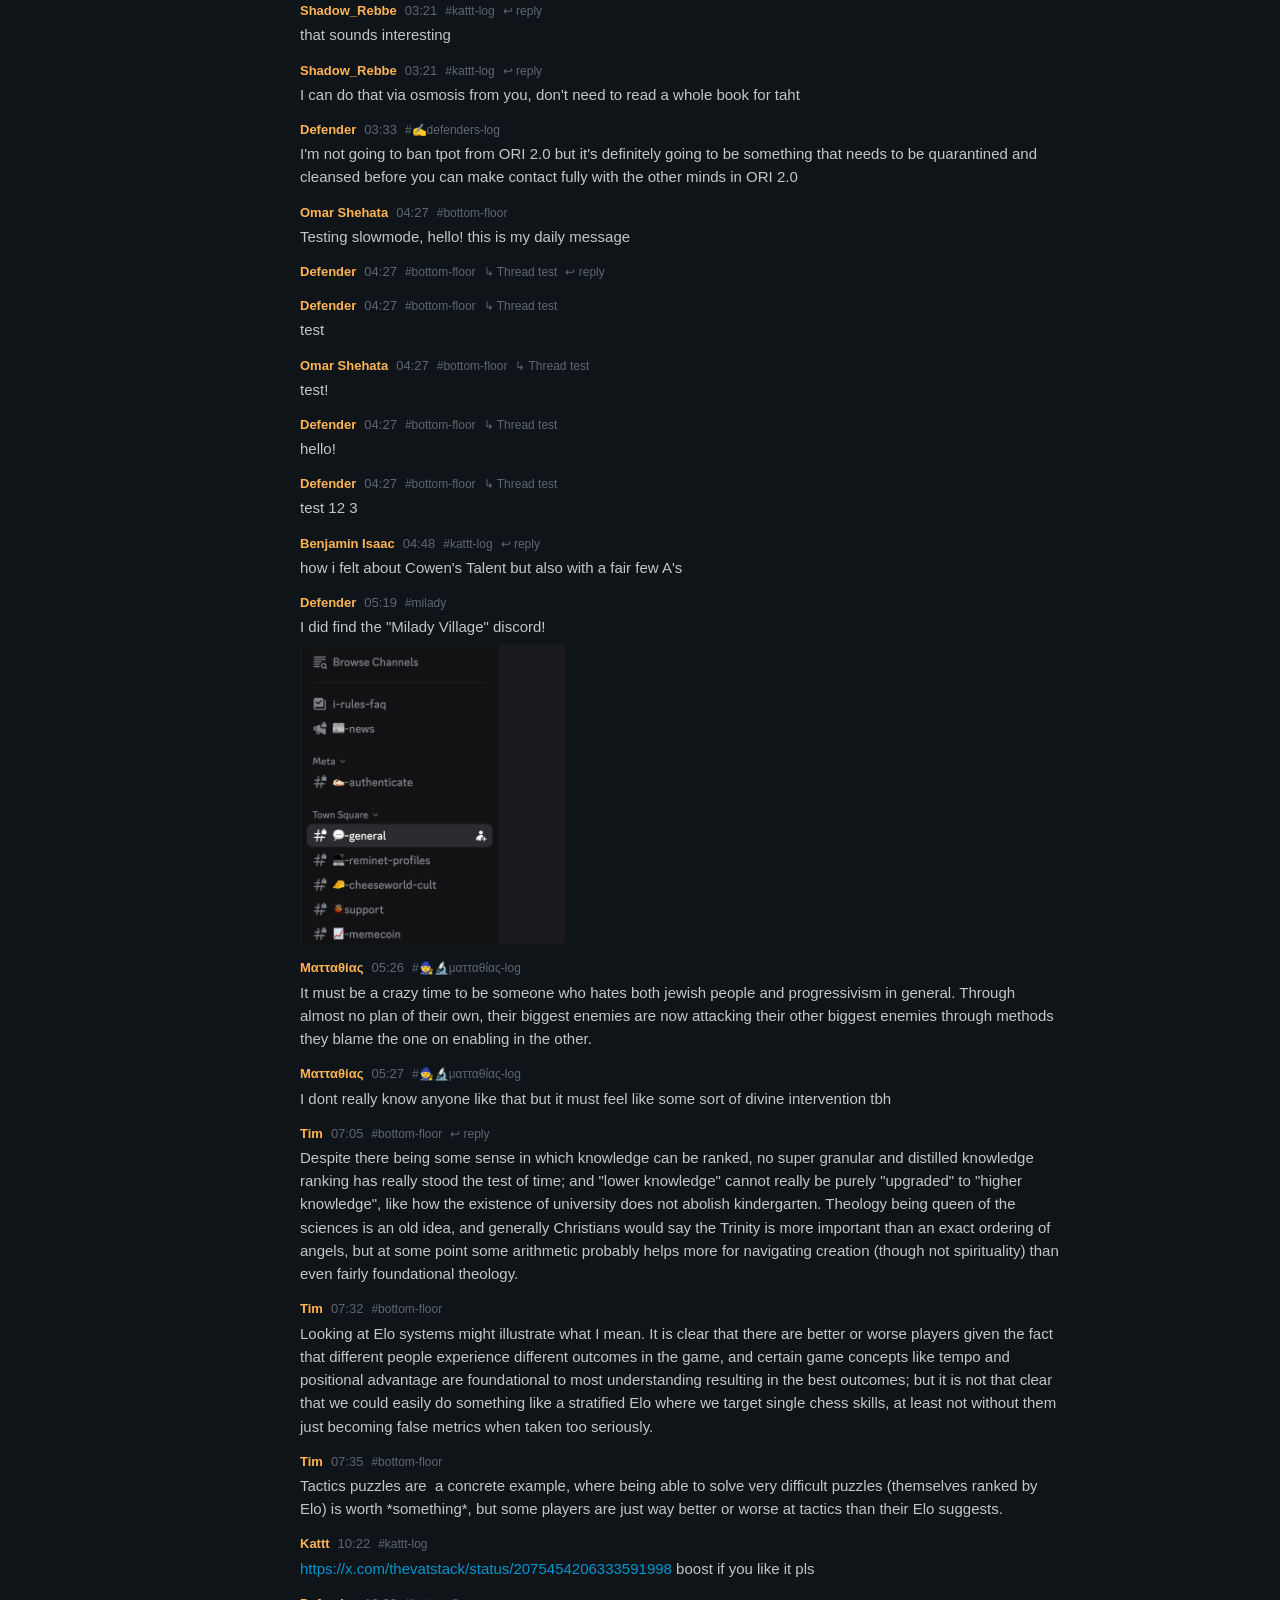
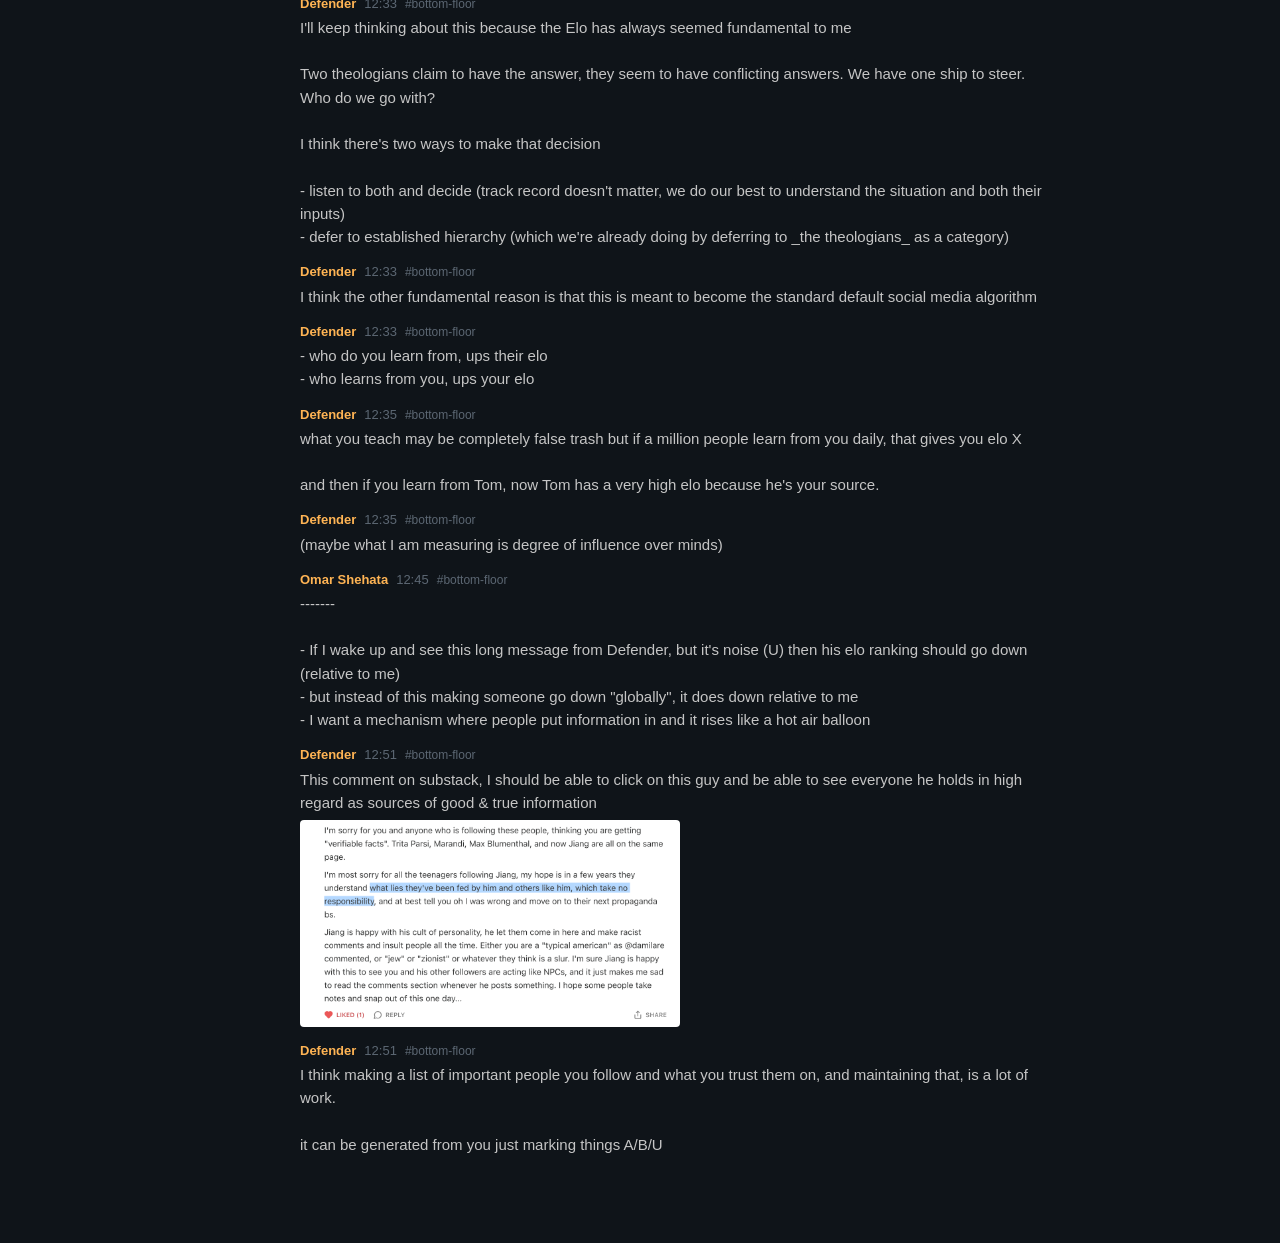
==== commit 5d25e0da: "media download, config knobs + wizard, settings UI, ORI badge, server header/filter, README for any-" ====
--- a/index.html
+++ b/index.html
@@ -3,7 +3,7 @@
 <head>
 <meta charset="UTF-8">
 <meta name="viewport" content="width=device-width, initial-scale=1">
-<title>Zero Feed</title>
+<title>ORI Feed</title>
 <style>
 :root {
   --bg: hsl(210, 25%, 8%);
@@ -20,16 +20,55 @@
 body {
   background: var(--bg); color: var(--fg);
   font: 15px/1.55 -apple-system, "Segoe UI", Roboto, "Open Sans", sans-serif;
-  display: flex; min-height: 100vh;
+  display: flex; flex-direction: column; min-height: 100vh;
 }
 a { color: var(--links); text-decoration: none; }
 a:hover { text-decoration: underline; }
 
+#top {
+  display: flex; align-items: center; gap: 12px; flex-wrap: wrap;
+  background: var(--sidebar-bg); border-bottom: 1px solid var(--border);
+  padding: 9px 18px; position: sticky; top: 0; z-index: 6;
+}
+#top .prod { font-size: 15px; font-weight: 600; color: var(--sidebar-fg);
+  letter-spacing: .03em; margin-right: 8px; }
+.schip {
+  display: flex; align-items: center; gap: 7px;
+  background: none; border: 1px solid var(--border); border-radius: 16px;
+  color: var(--sidebar-fg); font: inherit; font-size: 13.5px;
+  padding: 3px 12px 3px 5px; cursor: pointer;
+}
+.schip:hover { border-color: var(--muted); }
+.schip.active { border-color: var(--accent); color: var(--accent); }
+.schip img, .schip .sini { width: 22px; height: 22px; border-radius: 50%; }
+.schip .sini { background: var(--hover); border: 1px solid var(--border);
+  display: flex; align-items: center; justify-content: center;
+  font-size: 11px; color: var(--accent); }
+
+#layout { display: flex; flex: 1; min-height: 0; }
 #sidebar {
   width: 250px; flex-shrink: 0; background: var(--sidebar-bg);
-  padding: 18px 0; overflow-y: auto; position: sticky; top: 0; height: 100vh;
-}
-#sidebar h1 { font-size: 17px; color: var(--sidebar-fg); padding: 0 20px 12px; }
+  padding: 14px 0; overflow-y: auto; position: sticky; top: 47px;
+  height: calc(100vh - 47px);
+}
+#server-brand { display: flex; gap: 8px; flex-wrap: wrap; }
+
+.ori-badge {
+  position: fixed; bottom: 18px; right: 18px; z-index: 5;
+  background: var(--sidebar-bg); border: 1px solid var(--border);
+  border-radius: 6px; padding: 8px 12px;
+  display: flex; align-items: center; gap: 10px;
+}
+.ori-badge-ring { width: 64px; height: 64px; flex-shrink: 0; }
+.ori-badge-label { font-size: 9.5px; letter-spacing: .09em; text-transform: uppercase;
+  color: var(--muted); line-height: 1.4; max-width: 80px; }
+#settings-btn {
+  margin-left: auto;
+  background: none; border: 1px solid var(--border); border-radius: 4px;
+  color: var(--muted); font: inherit; font-size: 12.5px; padding: 4px 14px;
+  cursor: pointer;
+}
+#settings-btn:hover { color: var(--accent); border-color: var(--accent); }
 #sidebar .server { color: var(--muted); font-size: 11px; text-transform: uppercase;
   letter-spacing: .08em; padding: 14px 20px 4px; }
 #sidebar button {
@@ -63,11 +102,41 @@
 .msg .file { display: inline-block; margin-top: 4px; font-size: 13px; }
 #empty { color: var(--muted); margin-top: 40px; text-align: center; }
 
+#settings {
+  position: fixed; inset: 0; background: rgba(0,0,0,.55);
+  display: flex; align-items: center; justify-content: center; z-index: 10;
+}
+#settings[hidden] { display: none; }
+#settings .card {
+  background: var(--sidebar-bg); border: 1px solid var(--border); border-radius: 8px;
+  padding: 22px 26px; width: min(430px, 92vw);
+}
+#settings h2 { font-size: 15px; color: var(--accent); margin-bottom: 4px; }
+#settings p { color: var(--muted); font-size: 12.5px; margin-bottom: 14px; }
+#settings label { display: flex; justify-content: space-between; align-items: center;
+  font-size: 14px; margin: 8px 0; }
+#settings select {
+  background: var(--bg); color: var(--fg); border: 1px solid var(--border);
+  border-radius: 4px; font: inherit; padding: 3px 8px;
+}
+#settings pre {
+  background: var(--bg); border: 1px solid var(--border); border-radius: 4px;
+  padding: 8px 10px; font-size: 12px; color: var(--accent);
+  overflow-x: auto; margin: 12px 0; white-space: pre-wrap; word-break: break-all;
+}
+#settings .row { display: flex; gap: 10px; margin-top: 6px; }
+#settings .btn {
+  flex: 1; background: var(--bg); border: 1px solid var(--border); border-radius: 4px;
+  color: var(--fg); font: inherit; font-size: 13px; padding: 7px 0; cursor: pointer;
+}
+#settings .btn:hover { border-color: var(--accent); color: var(--accent); }
+
 @media (max-width: 720px) {
-  body { flex-direction: column; }
+  #layout { flex-direction: column; }
   #sidebar { width: 100%; height: auto; position: static; display: flex;
     flex-wrap: wrap; gap: 2px; padding: 10px; }
-  #sidebar h1, #sidebar .server { width: 100%; padding: 4px 10px; }
+  #sidebar .server { width: 100%; padding: 4px 10px; }
+  .ori-badge { display: none; }
   #sidebar button { width: auto; padding: 4px 10px; border-radius: 12px;
     background: var(--hover); font-size: 13px; }
   #main { padding: 18px 14px 60px; }
@@ -75,25 +144,64 @@
 </style>
 </head>
 <body>
-<nav id="sidebar"><h1>Zero Feed</h1></nav>
+<header id="top">
+  <span class="prod">Discord Feed Viewer</span>
+  <div id="server-brand"></div>
+  <button id="settings-btn">&#9881; settings</button>
+</header>
+<div id="layout">
+<nav id="sidebar"></nav>
+<div class="ori-badge">
+  <div class="ori-badge-ring"><canvas id="ori-logo" title="click and hold"></canvas></div>
+  <span class="ori-badge-label">Open Research Institute</span>
+</div>
+<div id="settings" hidden>
+  <div class="card">
+    <h2>&#9881; Puller settings</h2>
+    <p>These knobs configure <b>feed.py</b> (the thing that pulls from Discord —
+       this page only displays its output). Pick values, then either download
+       <b>config.json</b> into the ORI-feed folder or copy the one-line command.</p>
+    <label>Window (how far back)
+      <select id="k-window">
+        <option value="24">24 hours</option><option value="48">48 hours</option>
+        <option value="72">72 hours</option><option value="168">1 week</option>
+        <option value="720">30 days</option>
+      </select></label>
+    <label>Download media locally
+      <select id="k-media"><option value="true">yes</option><option value="false">no</option></select></label>
+    <label>Media size cap
+      <select id="k-cap"><option value="10">10 MB</option><option value="50" selected>50 MB</option>
+        <option value="200">200 MB</option></select></label>
+    <label>Dated daily snapshots (for cron)
+      <select id="k-snap"><option value="false">no</option><option value="true">yes</option></select></label>
+    <pre id="k-cmd"></pre>
+    <div class="row">
+      <button class="btn" id="k-download">download config.json</button>
+      <button class="btn" id="k-close">close</button>
+    </div>
+  </div>
+</div>
 <main id="main">
   <div id="meta">loading…</div>
   <input id="search" type="search" placeholder="filter messages…" hidden>
   <div id="msgs"></div>
   <div id="empty" hidden>no messages match</div>
 </main>
+</div>
 <script>
 "use strict";
 const $ = id => document.getElementById(id);
-let DATA = null, channel = null, query = "";
+let DATA = null, channel = null, query = "", serverFilter = null;
 
 const esc = s => s.replace(/[&<>"]/g, c => ({'&':'&amp;','<':'&lt;','>':'&gt;','"':'&quot;'}[c]));
 const linkify = s => s.replace(/(https?:\/\/[^\s<]+)/g, u => `<a href="${u}" target="_blank" rel="noopener">${u}</a>`);
 const isImg = n => /\.(png|jpe?g|gif|webp)$/i.test(n || "");
+const isVid = n => /\.(mp4|webm|mov)$/i.test(n || "");
 
 function render() {
   const box = $("msgs");
   let msgs = DATA.messages;
+  if (serverFilter) msgs = msgs.filter(m => m.server === serverFilter);
   if (channel) msgs = msgs.filter(m => m.channel === channel);
   if (query) {
     const q = query.toLowerCase();
@@ -112,9 +220,13 @@
       (m.reply_to ? `<span class="badge">&#8617; reply</span>` : "");
     let atts = "";
     for (const a of m.attachments || []) {
-      atts += isImg(a.name)
-        ? `<a href="${esc(a.url||"")}" target="_blank" rel="noopener"><img class="att" src="${esc(a.url||"")}" alt="${esc(a.name||"")}" loading="lazy"></a>`
-        : `<a class="file" href="${esc(a.url||"")}" target="_blank" rel="noopener">&#128206; ${esc(a.name||"file")}</a>`;
+      const src = esc(a.file || a.url || "");
+      if (isImg(a.name))
+        atts += `<a href="${src}" target="_blank" rel="noopener"><img class="att" src="${src}" alt="${esc(a.name||"")}" loading="lazy"></a>`;
+      else if (isVid(a.name))
+        atts += `<video class="att" src="${src}" controls preload="metadata"></video>`;
+      else
+        atts += `<a class="file" href="${src}" target="_blank" rel="noopener">&#128206; ${esc(a.name||"file")}</a>`;
     }
     html += `<div class="msg"><div class="head">` +
       `<a class="user" href="${esc(m.url||"#")}" target="_blank" rel="noopener">${esc(m.user||"?")}</a>` +
@@ -124,22 +236,54 @@
   box.innerHTML = html;
 }
 
+function serverBrand() {
+  const box = $("server-brand");
+  let servers = DATA.servers;
+  if (!servers) {                       // older feed.json without server metadata
+    const names = [...new Set(DATA.messages.map(m => m.server || "server"))];
+    servers = names.map(n => ({ name: n, icon: null }));
+  }
+  for (const s of servers) {
+    const chip = document.createElement("button");
+    chip.className = "schip";
+    const icon = s.icon
+      ? `<img src="${esc(s.icon)}" alt="">`
+      : `<span class="sini">${esc((s.name || "?")[0].toUpperCase())}</span>`;
+    chip.innerHTML = `${icon}<span>${esc(s.name || "?")}</span>`;
+    chip.title = "click to filter to this server";
+    chip.onclick = () => {
+      serverFilter = (serverFilter === s.name) ? null : s.name;
+      channel = null;
+      box.querySelectorAll(".schip").forEach(c => c.classList.remove("active"));
+      if (serverFilter) chip.classList.add("active");
+      sidebar(); render();
+    };
+    box.appendChild(chip);
+  }
+}
+
 function sidebar() {
   const nav = $("sidebar");
+  nav.innerHTML = "";
+  const pool = serverFilter
+    ? DATA.messages.filter(m => m.server === serverFilter)
+    : DATA.messages;
   const byServer = {};
-  for (const m of DATA.messages) {
+  for (const m of pool) {
     const s = m.server || "server", c = m.channel || "?";
     (byServer[s] ??= {})[c] = (byServer[s][c] || 0) + 1;
   }
   const all = document.createElement("button");
-  all.innerHTML = `<span>all channels</span><span class="n">${DATA.messages.length}</span>`;
+  all.innerHTML = `<span>all channels</span><span class="n">${pool.length}</span>`;
   all.className = "active";
   all.onclick = () => { channel = null; select(all); };
   nav.appendChild(all);
   for (const [srv, chans] of Object.entries(byServer)) {
-    const h = document.createElement("div");
-    h.className = "server"; h.textContent = srv;
-    nav.appendChild(h);
+    if (!serverFilter) {
+      const h = document.createElement("div");
+      h.className = "server"; h.textContent = srv;
+      nav.appendChild(h);
+    }
     for (const [c, n] of Object.entries(chans).sort((a, b) => b[1] - a[1])) {
       const b = document.createElement("button");
       b.innerHTML = `<span># ${esc(c)}</span><span class="n">${n}</span>`;
@@ -153,6 +297,30 @@
     render();
   }
 }
+
+// --- puller settings panel ---
+function knobs() {
+  return { window_hours: +$("k-window").value,
+           media: $("k-media").value === "true",
+           media_max_mb: +$("k-cap").value,
+           snapshot: $("k-snap").value === "true" };
+}
+function refreshCmd() {
+  const k = knobs();
+  $("k-cmd").textContent =
+    `WINDOW_HOURS=${k.window_hours} MEDIA=${k.media?1:0} MEDIA_MAX_MB=${k.media_max_mb} ` +
+    `SNAPSHOT=${k.snapshot?1:0} python3 feed.py`;
+}
+$("settings-btn").onclick = () => { $("settings").hidden = false; refreshCmd(); };
+$("k-close").onclick = () => $("settings").hidden = true;
+$("settings").onclick = e => { if (e.target === $("settings")) $("settings").hidden = true; };
+for (const id of ["k-window","k-media","k-cap","k-snap"]) $(id).onchange = refreshCmd;
+$("k-download").onclick = () => {
+  const blob = new Blob([JSON.stringify(knobs(), null, 1)], {type: "application/json"});
+  const a = document.createElement("a");
+  a.href = URL.createObjectURL(blob); a.download = "config.json"; a.click();
+  URL.revokeObjectURL(a.href);
+};
 
 fetch("feed/feed.json").then(r => {
   if (!r.ok) throw new Error("feed/feed.json not found — run feed.py first");
@@ -163,8 +331,17 @@
     `${d.message_count} messages · last ${d.window_hours}h · generated ${d.generated}`;
   $("search").hidden = false;
   $("search").oninput = e => { query = e.target.value; render(); };
-  sidebar(); render();
+  const names = (d.servers || []).map(s => s.name);
+  if (names.length) document.title = names.join(" + ") + " — feed";
+  const fav = (d.servers || []).find(s => s.icon);
+  if (fav) {
+    const l = document.createElement("link");
+    l.rel = "icon"; l.href = fav.icon;
+    document.head.appendChild(l);
+  }
+  serverBrand(); sidebar(); render();
 }).catch(e => { $("meta").textContent = e.message; });
 </script>
+<script src="logo.js"></script>
 </body>
 </html>
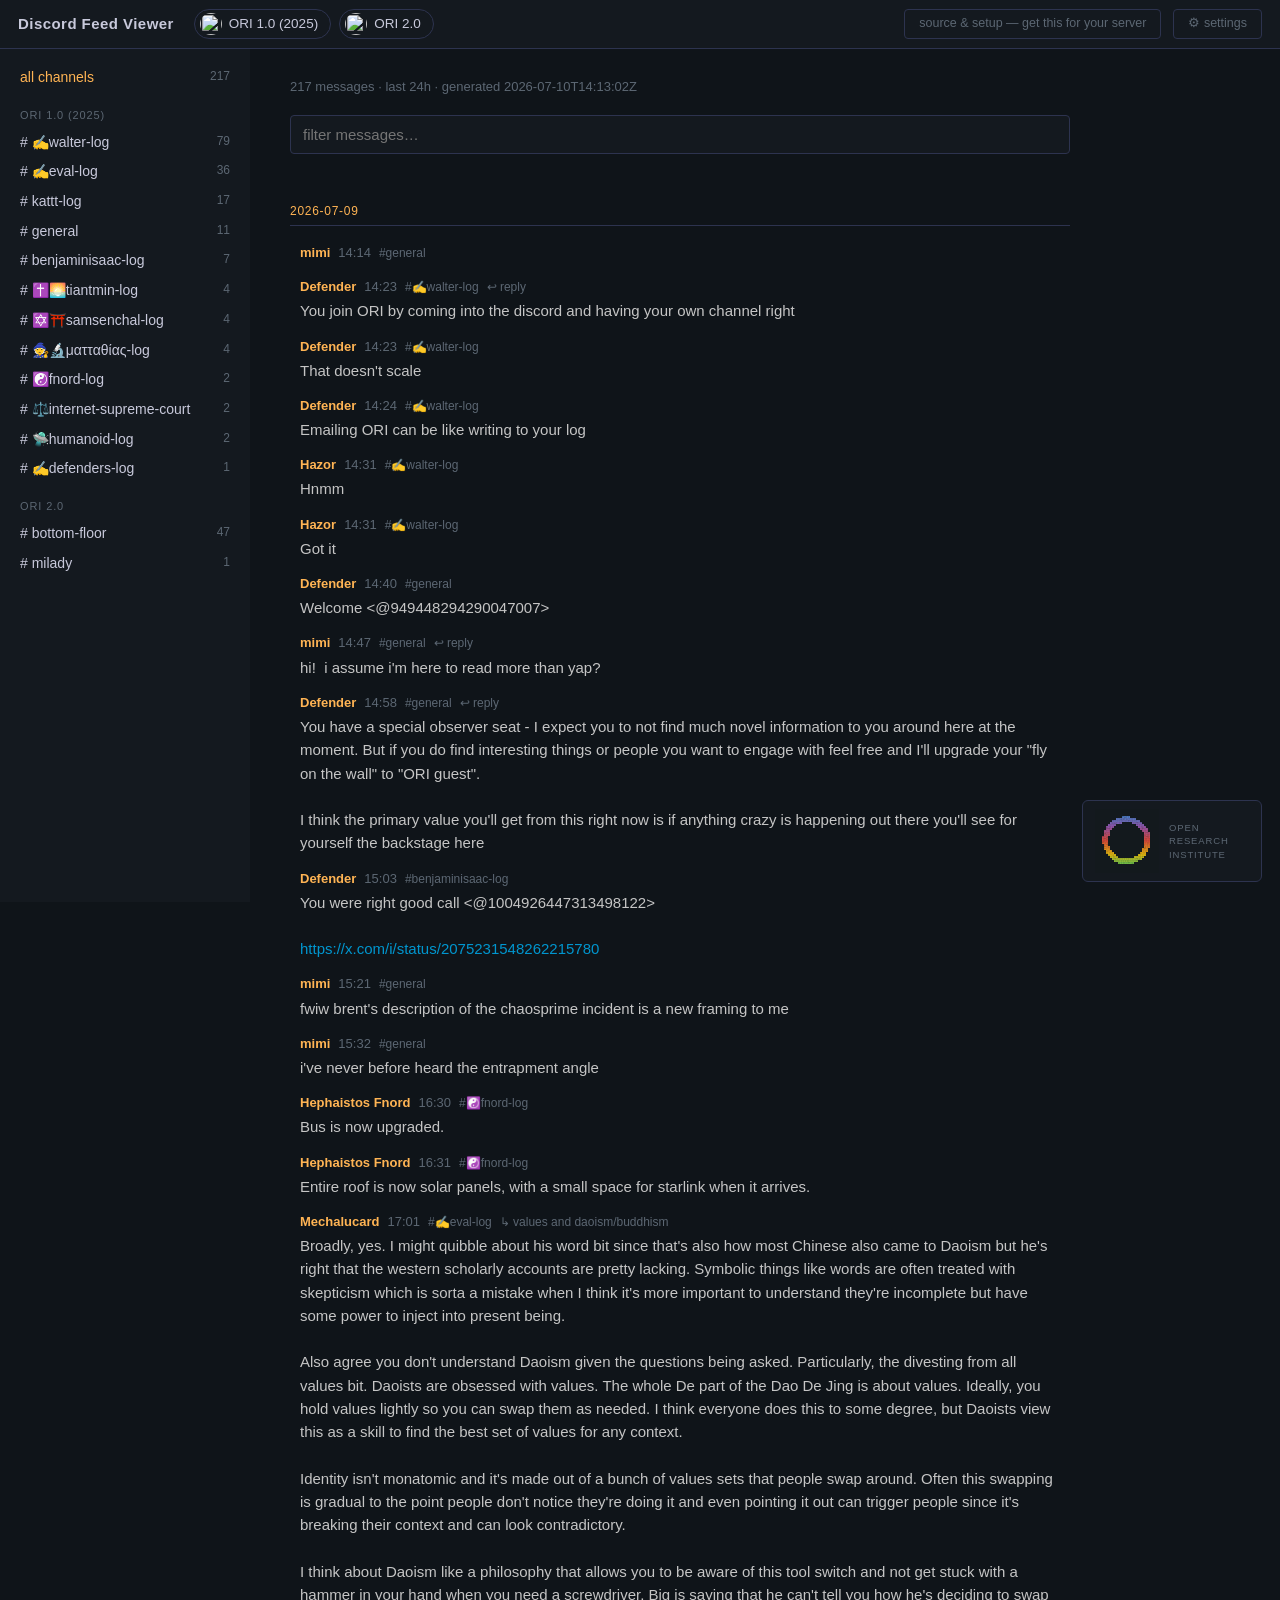
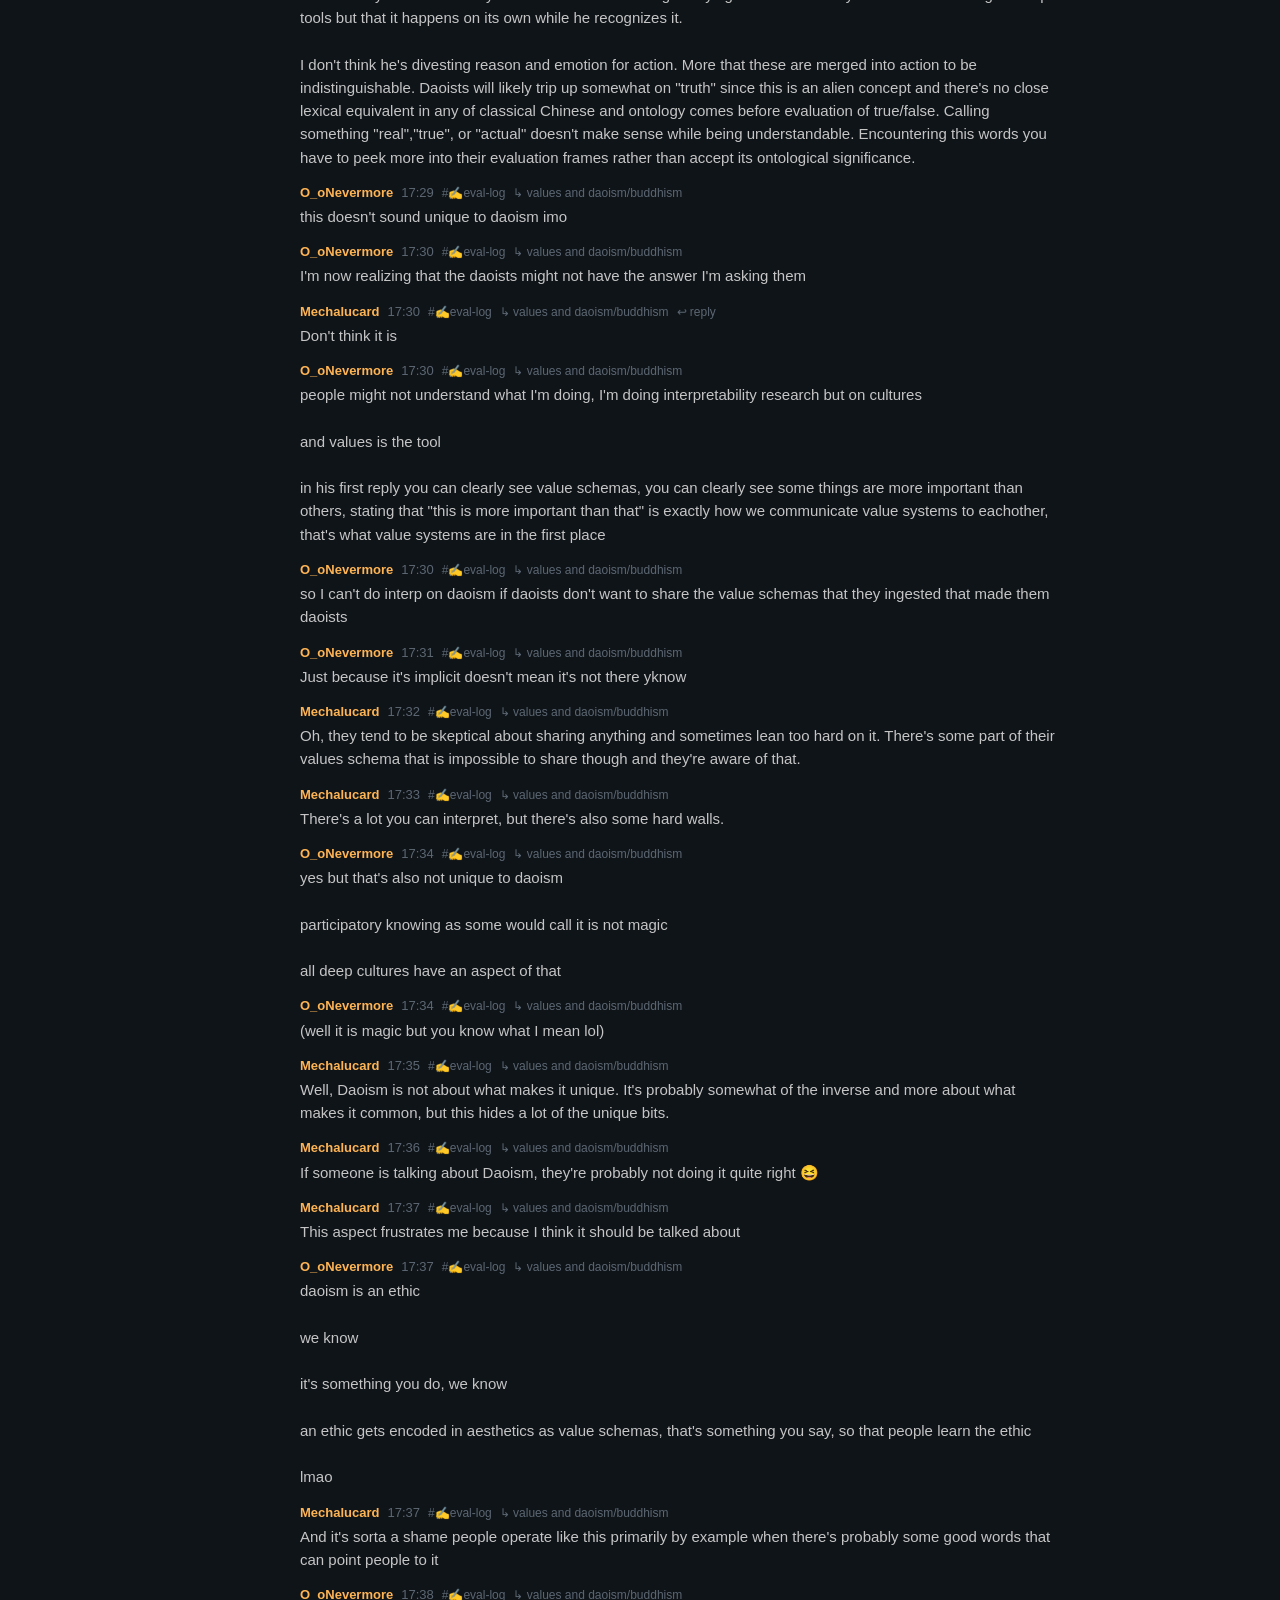
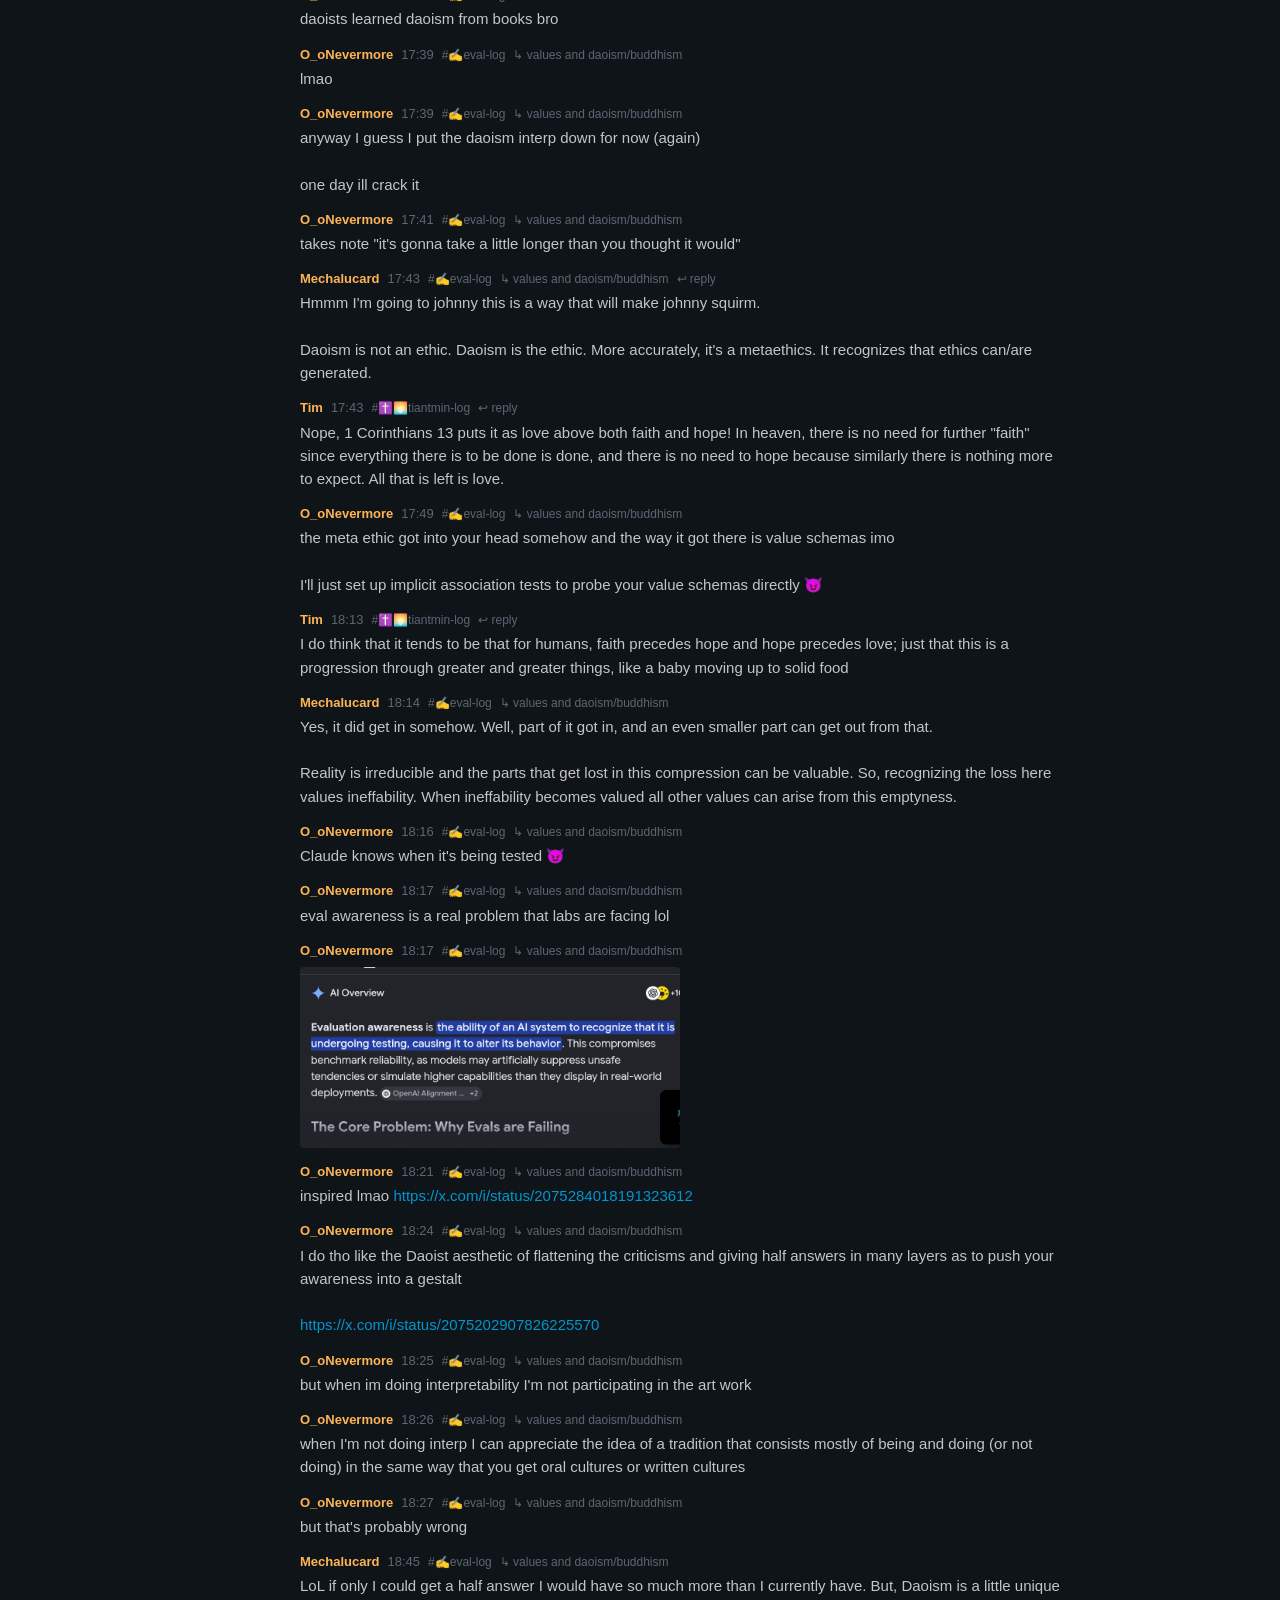
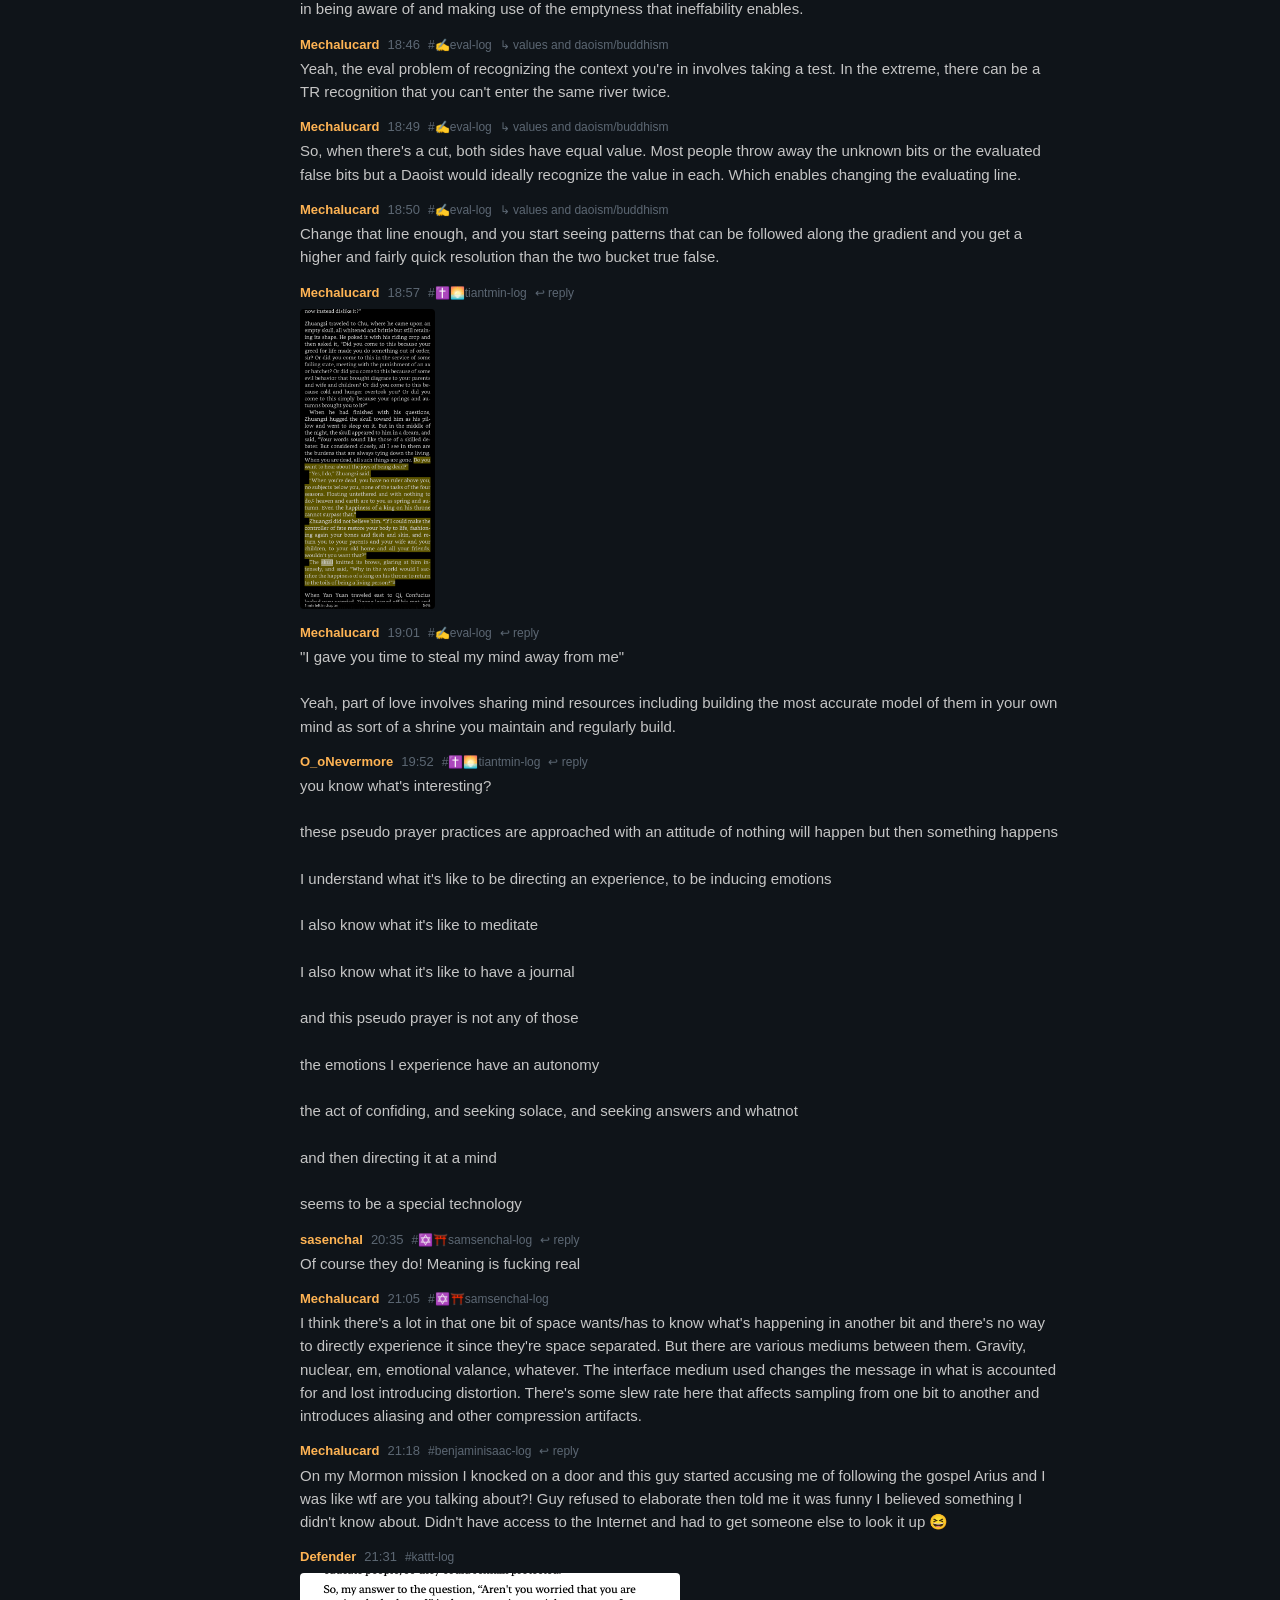
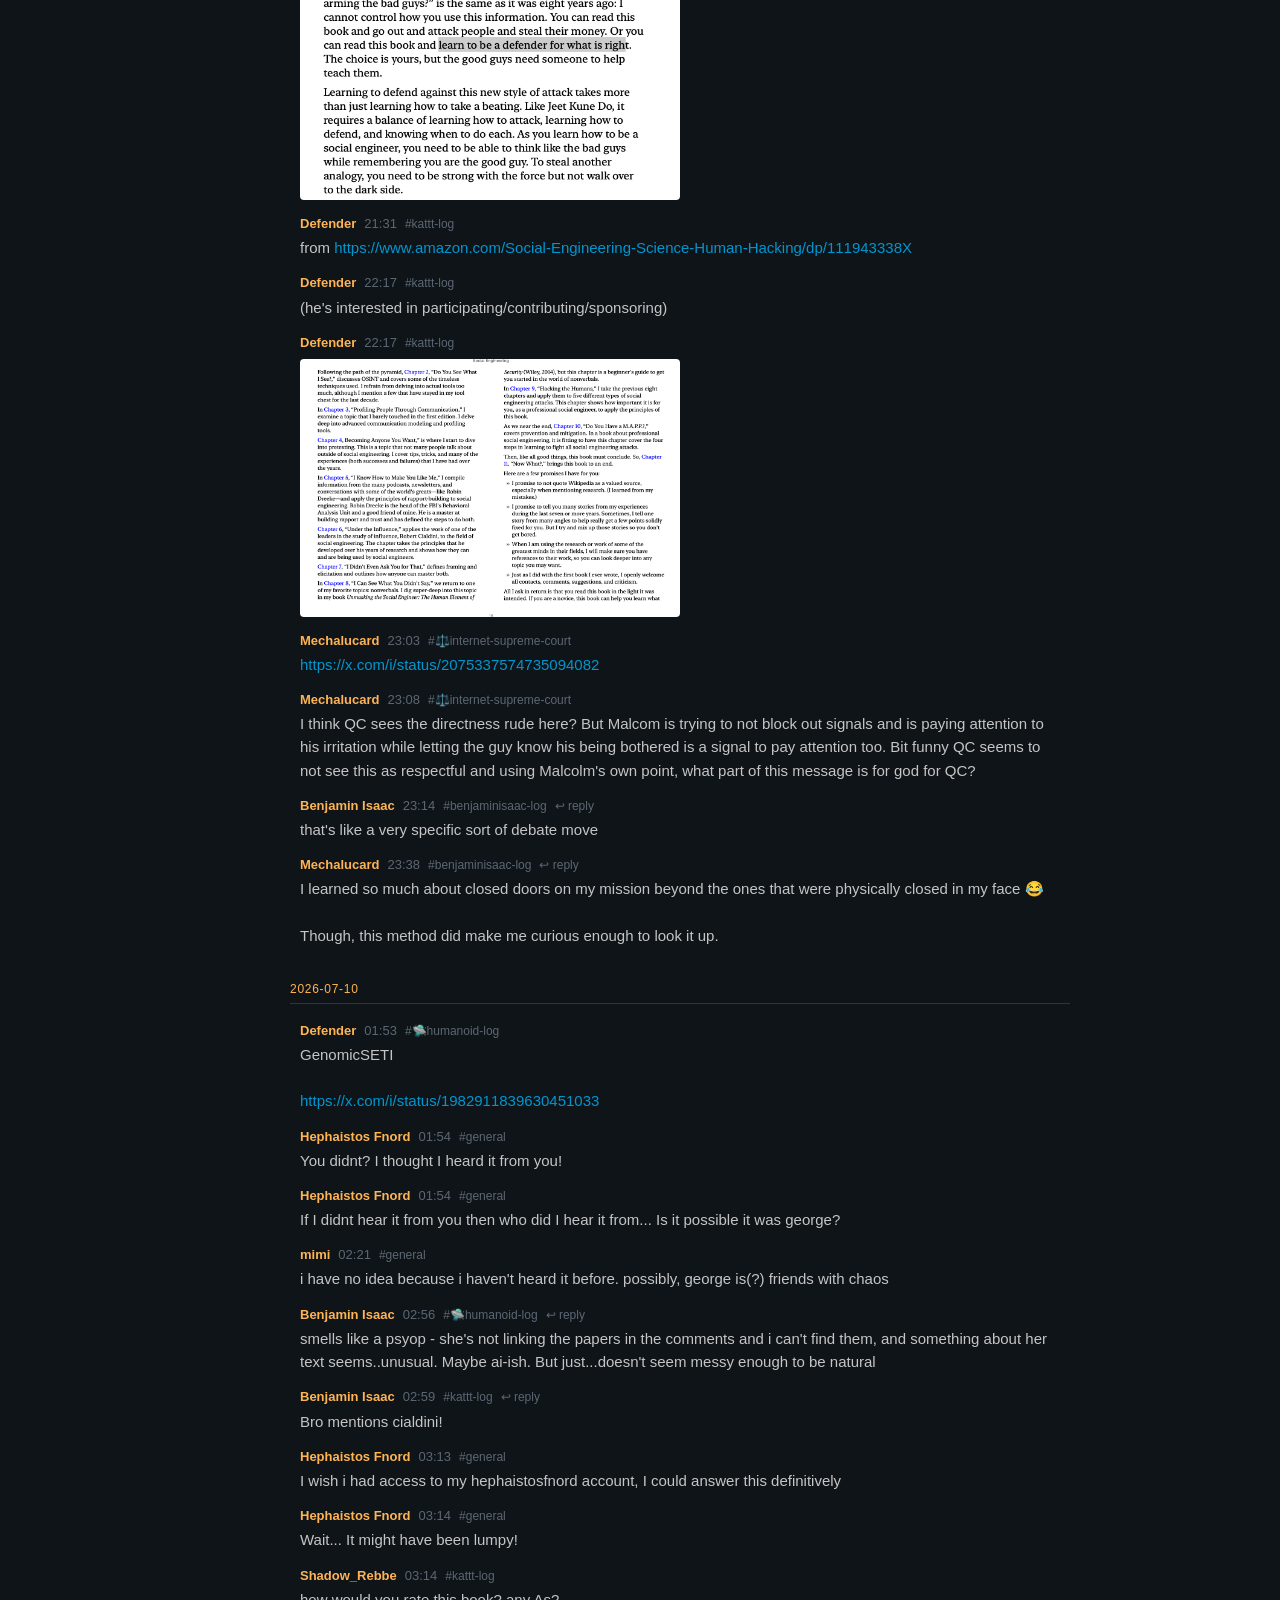
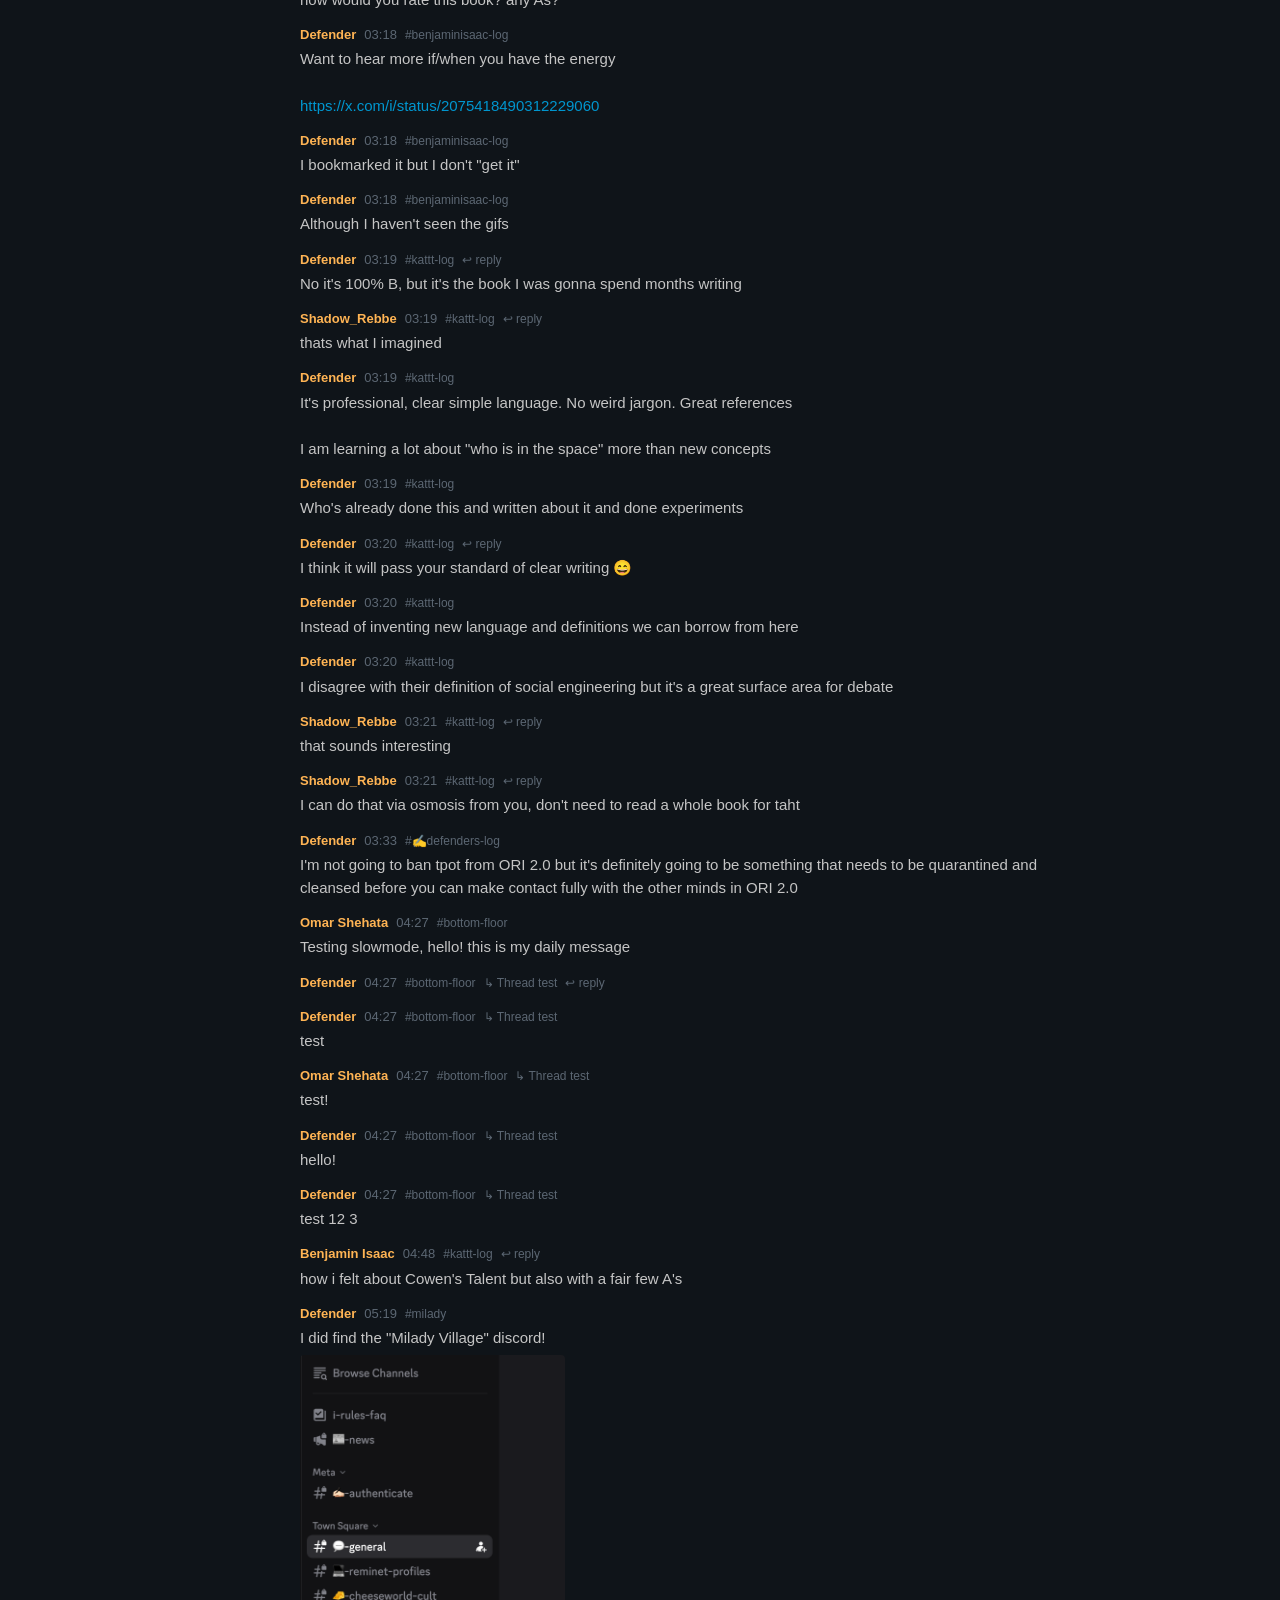
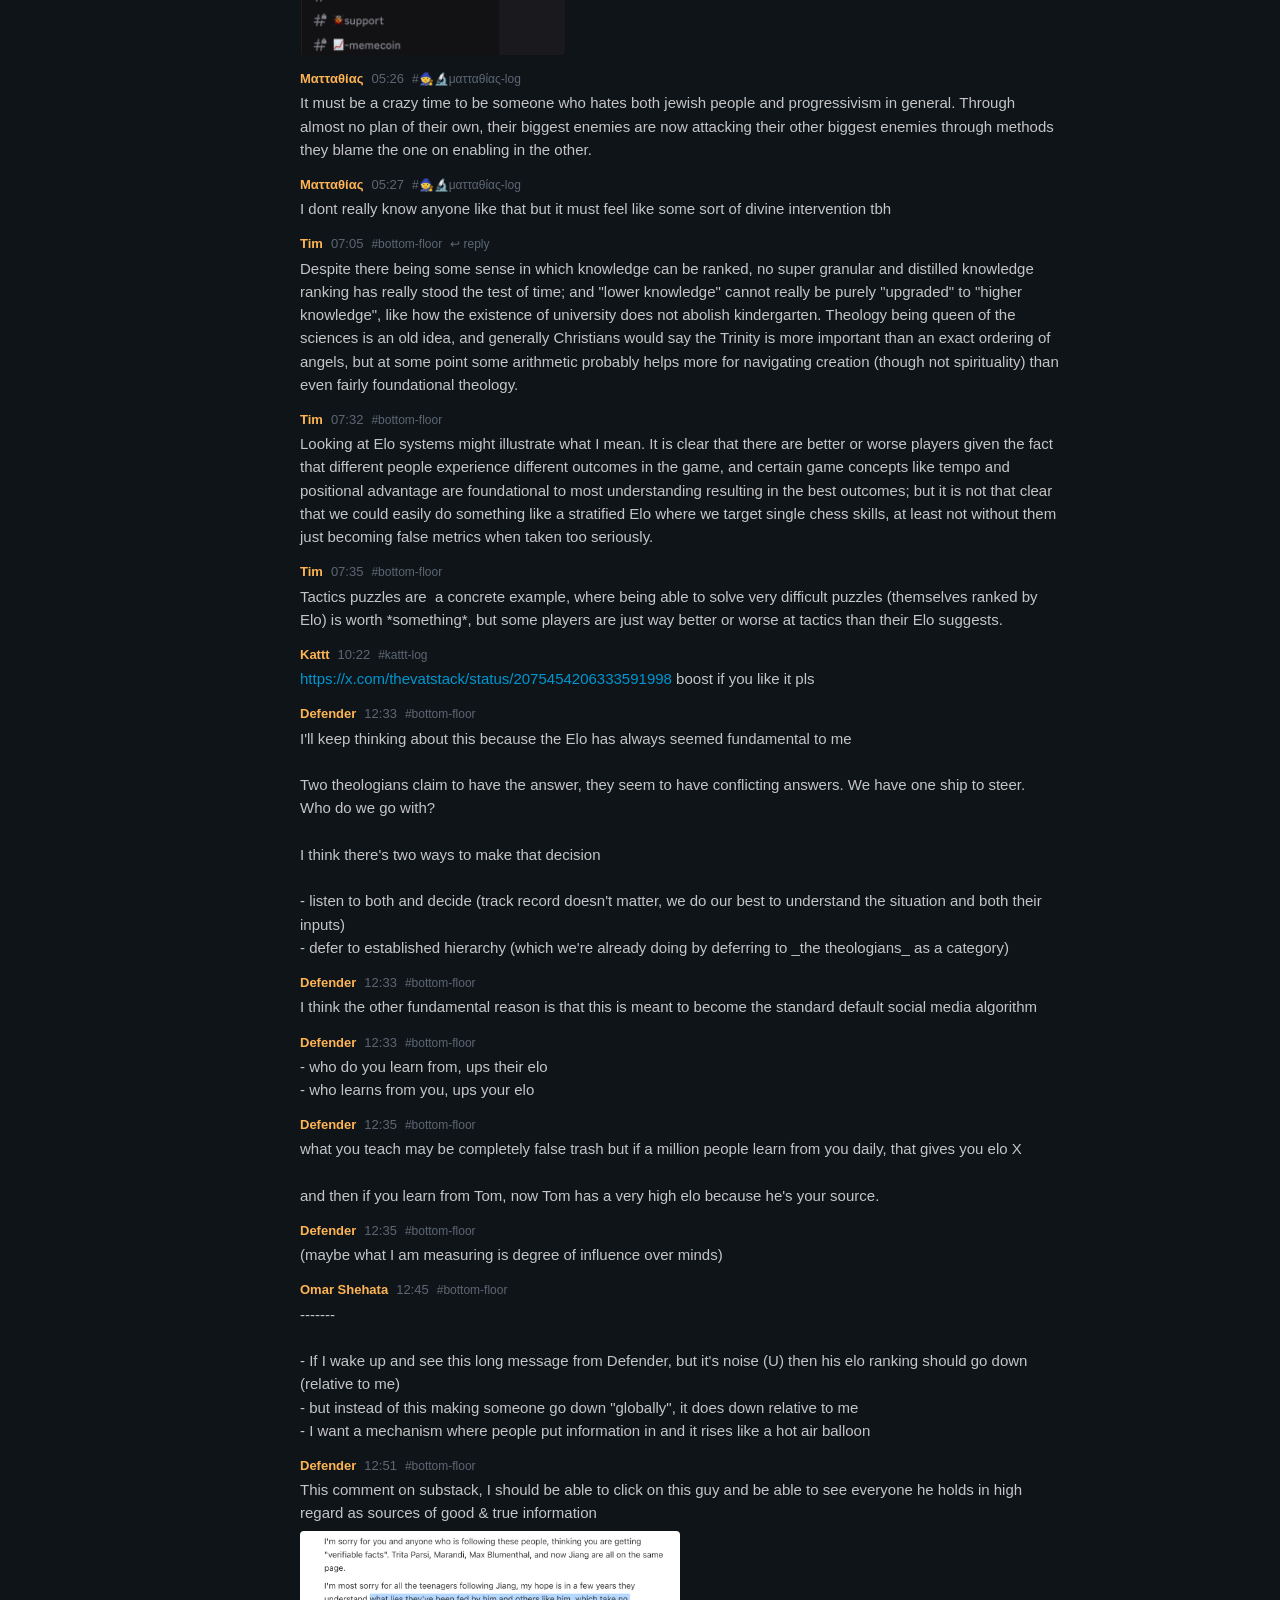
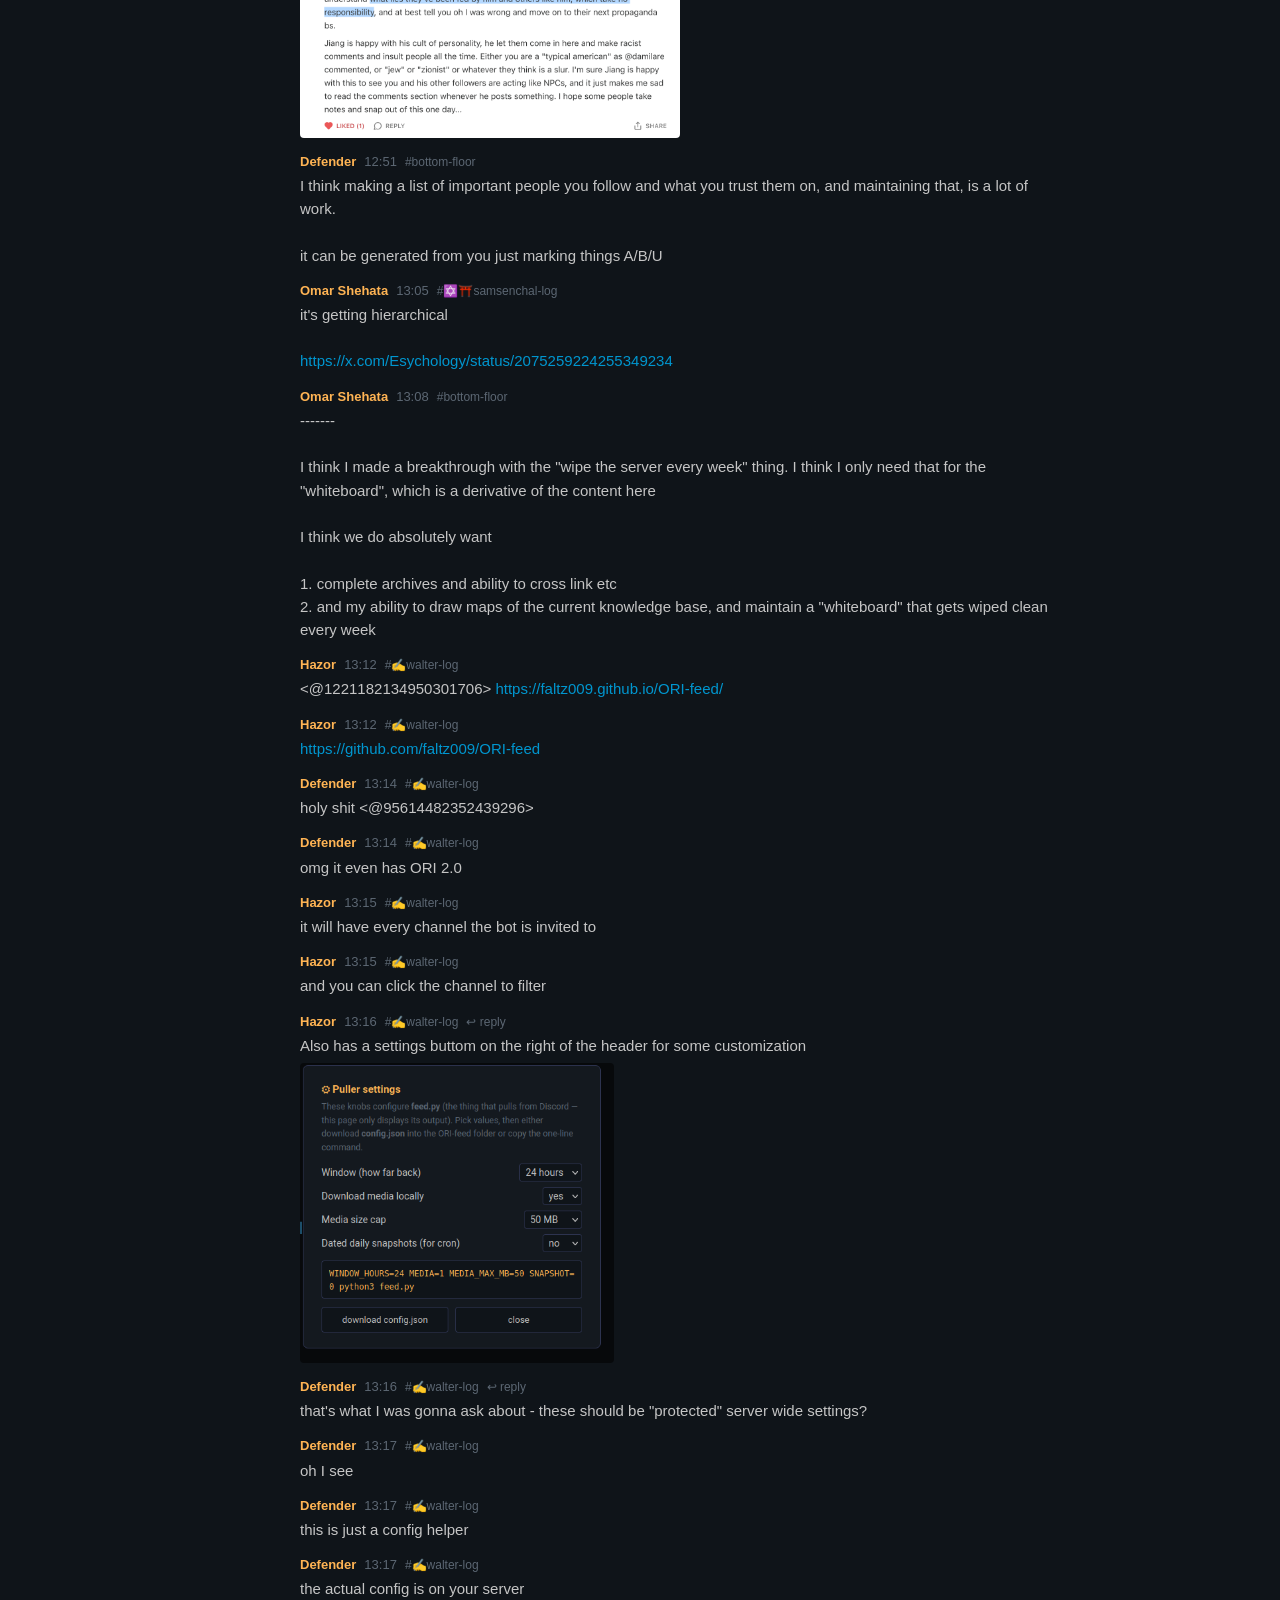
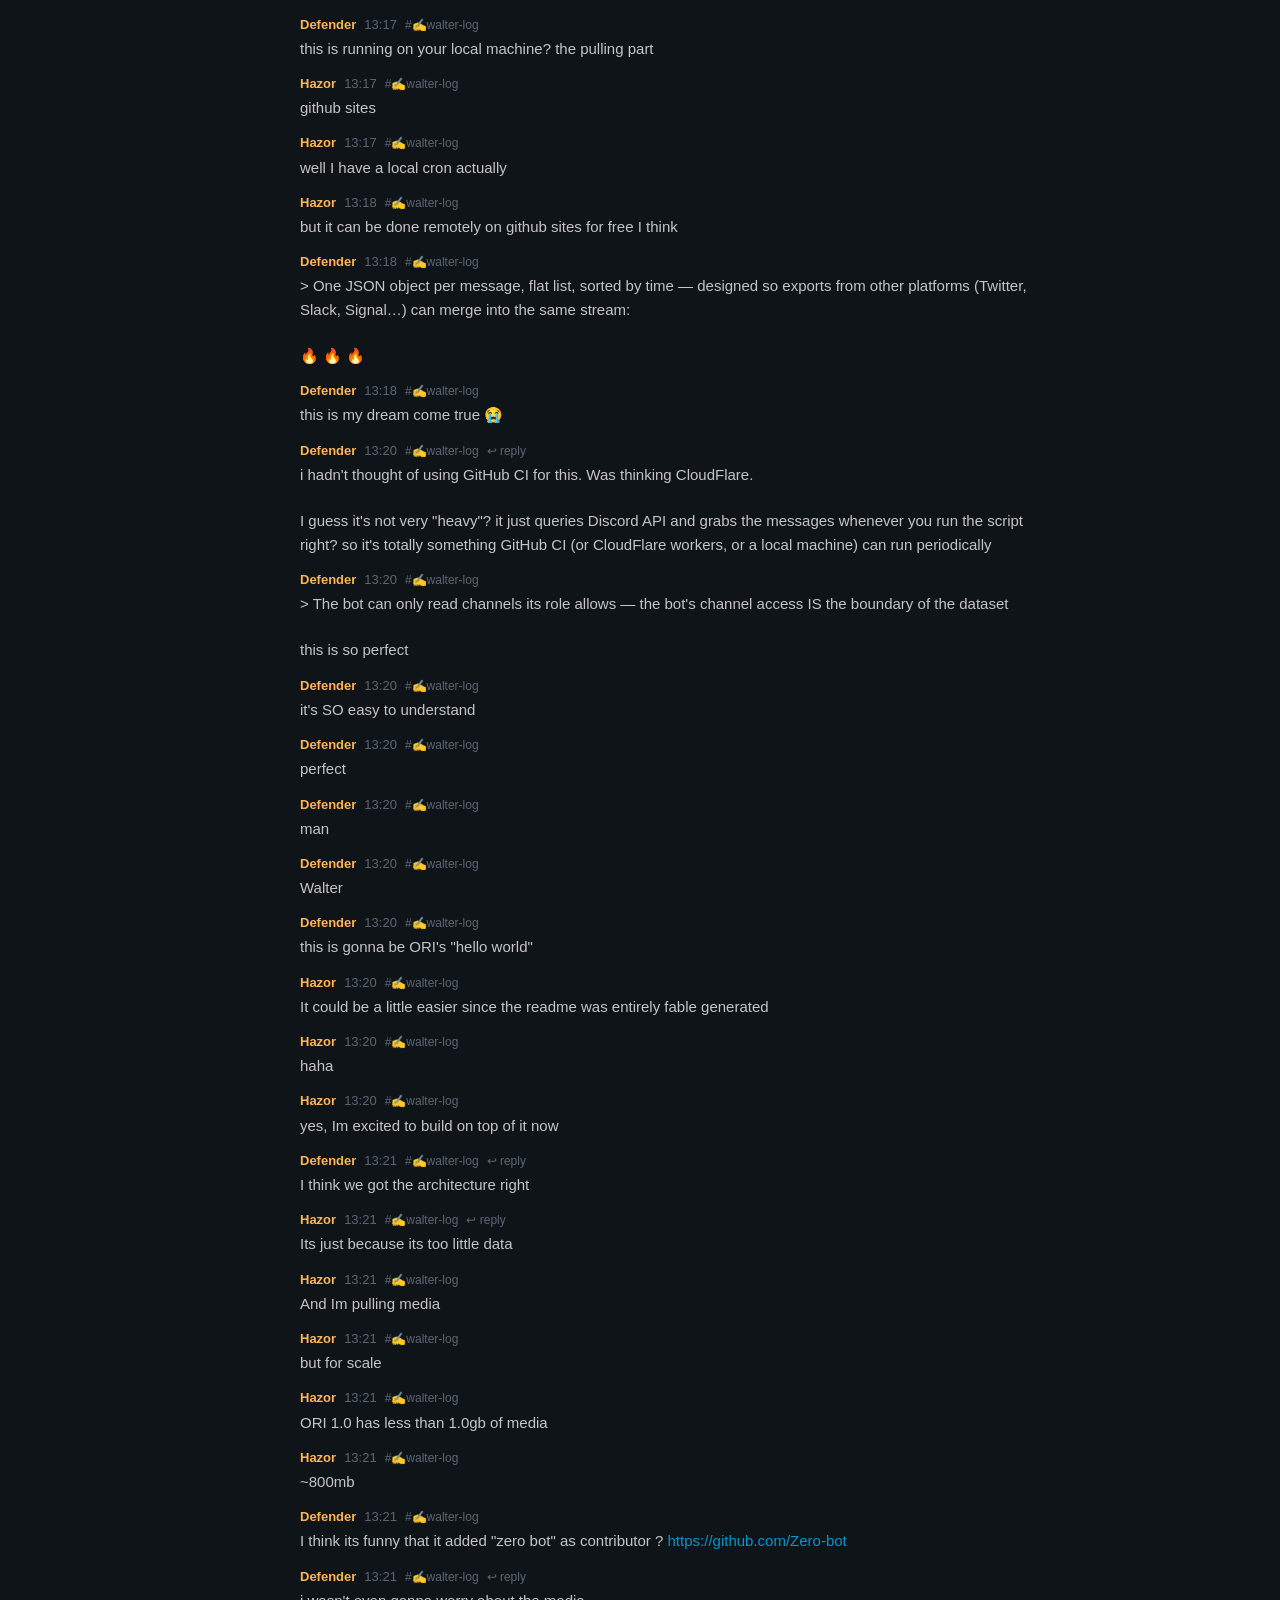
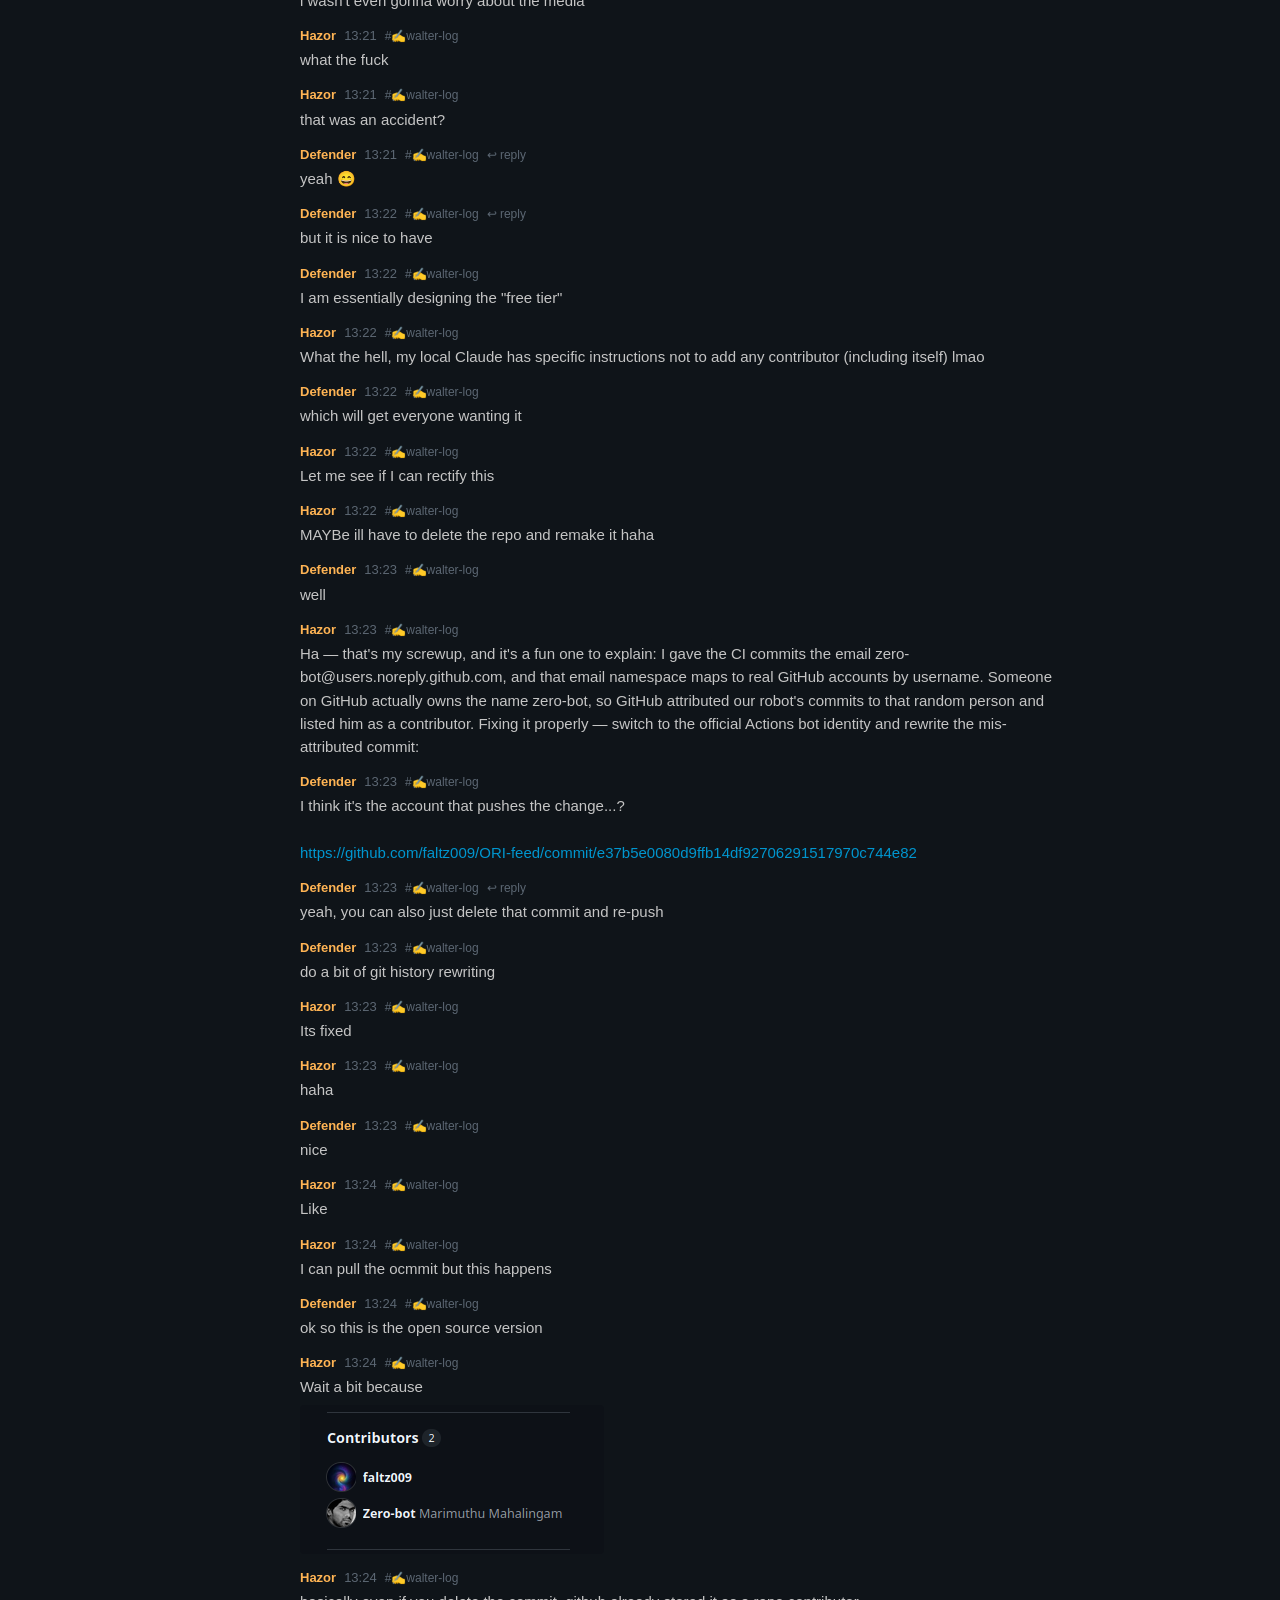
==== commit 31a0eab5: "header link back to repo (closes #1)" ====
--- a/index.html
+++ b/index.html
@@ -62,8 +62,14 @@
 .ori-badge-ring { width: 64px; height: 64px; flex-shrink: 0; }
 .ori-badge-label { font-size: 9.5px; letter-spacing: .09em; text-transform: uppercase;
   color: var(--muted); line-height: 1.4; max-width: 80px; }
+#src-link {
+  margin-left: auto;
+  border: 1px solid var(--border); border-radius: 4px;
+  color: var(--muted); font-size: 12.5px; padding: 4px 14px;
+}
+#src-link:hover { color: var(--accent); border-color: var(--accent);
+  text-decoration: none; }
 #settings-btn {
-  margin-left: auto;
   background: none; border: 1px solid var(--border); border-radius: 4px;
   color: var(--muted); font: inherit; font-size: 12.5px; padding: 4px 14px;
   cursor: pointer;
@@ -147,6 +153,8 @@
 <header id="top">
   <span class="prod">Discord Feed Viewer</span>
   <div id="server-brand"></div>
+  <a id="src-link" href="https://github.com/faltz009/ORI-feed"
+     target="_blank" rel="noopener">source &amp; setup — get this for your server</a>
   <button id="settings-btn">&#9881; settings</button>
 </header>
 <div id="layout">
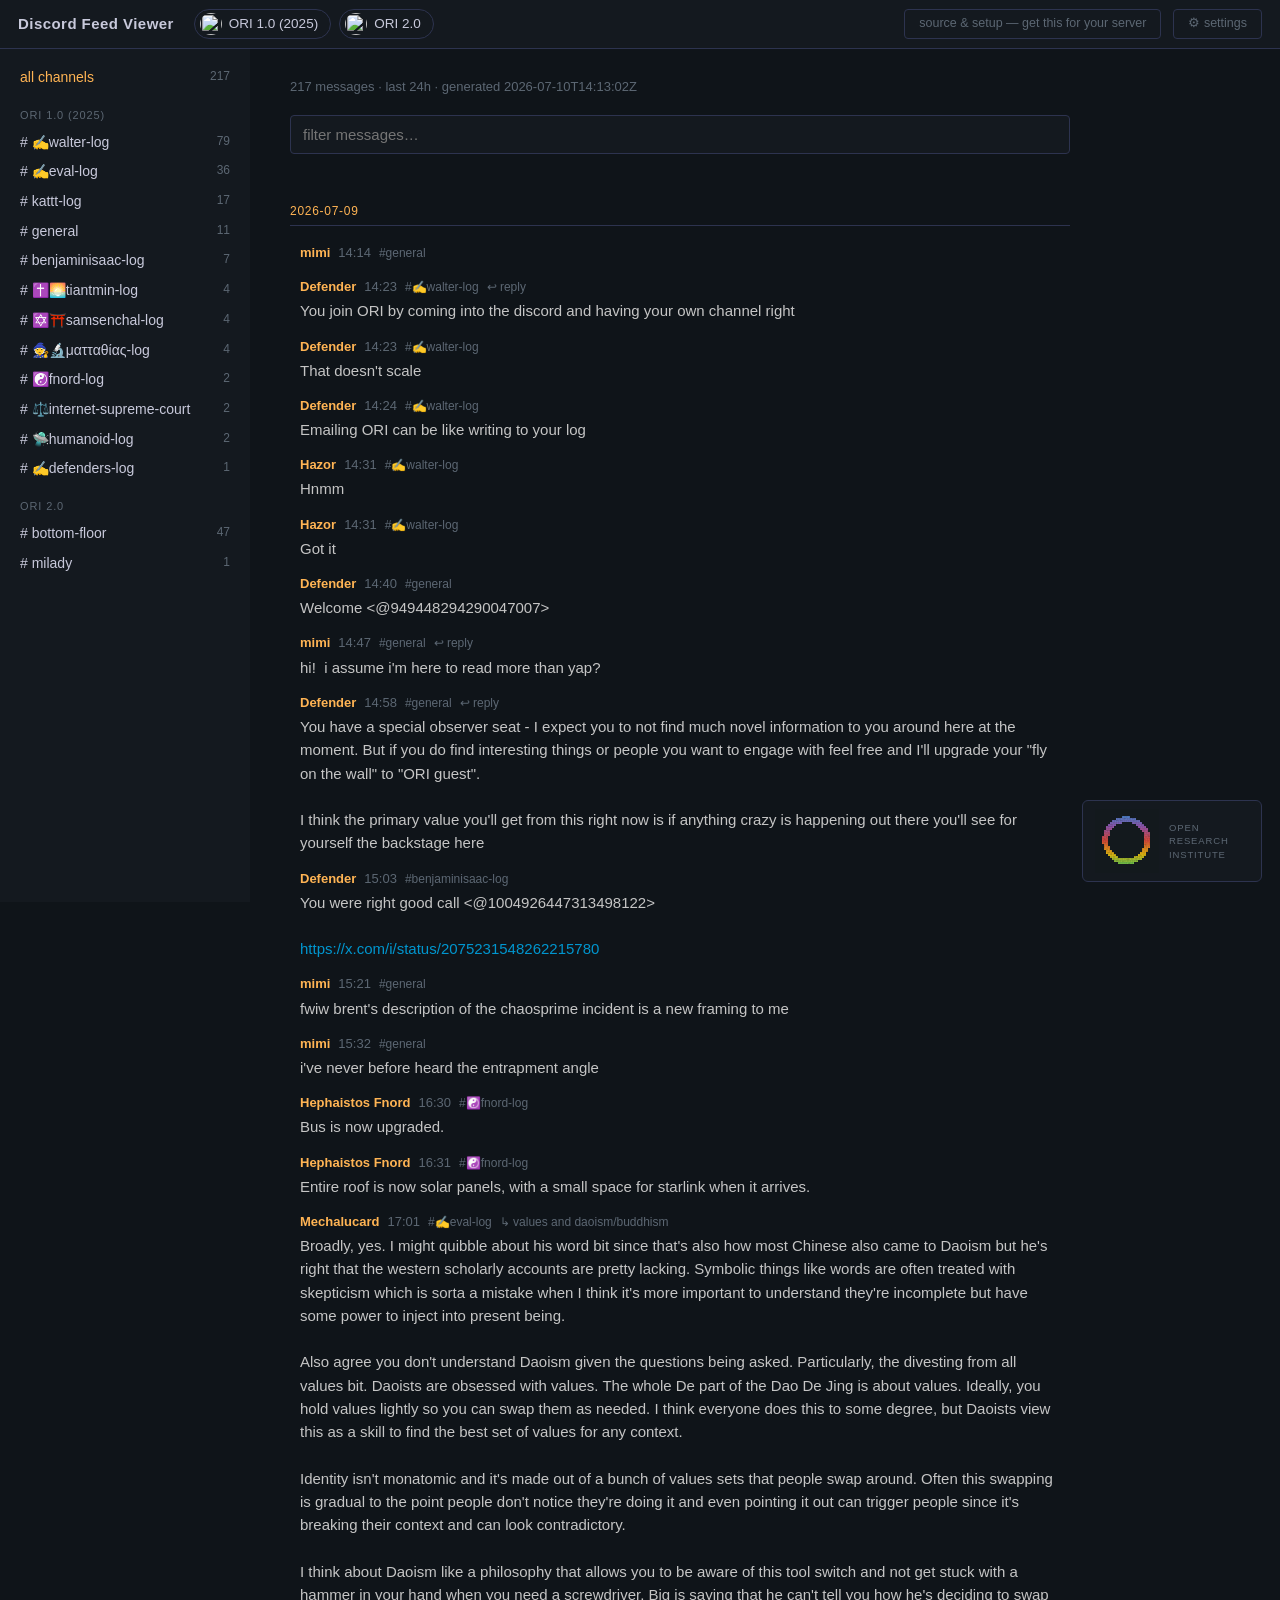
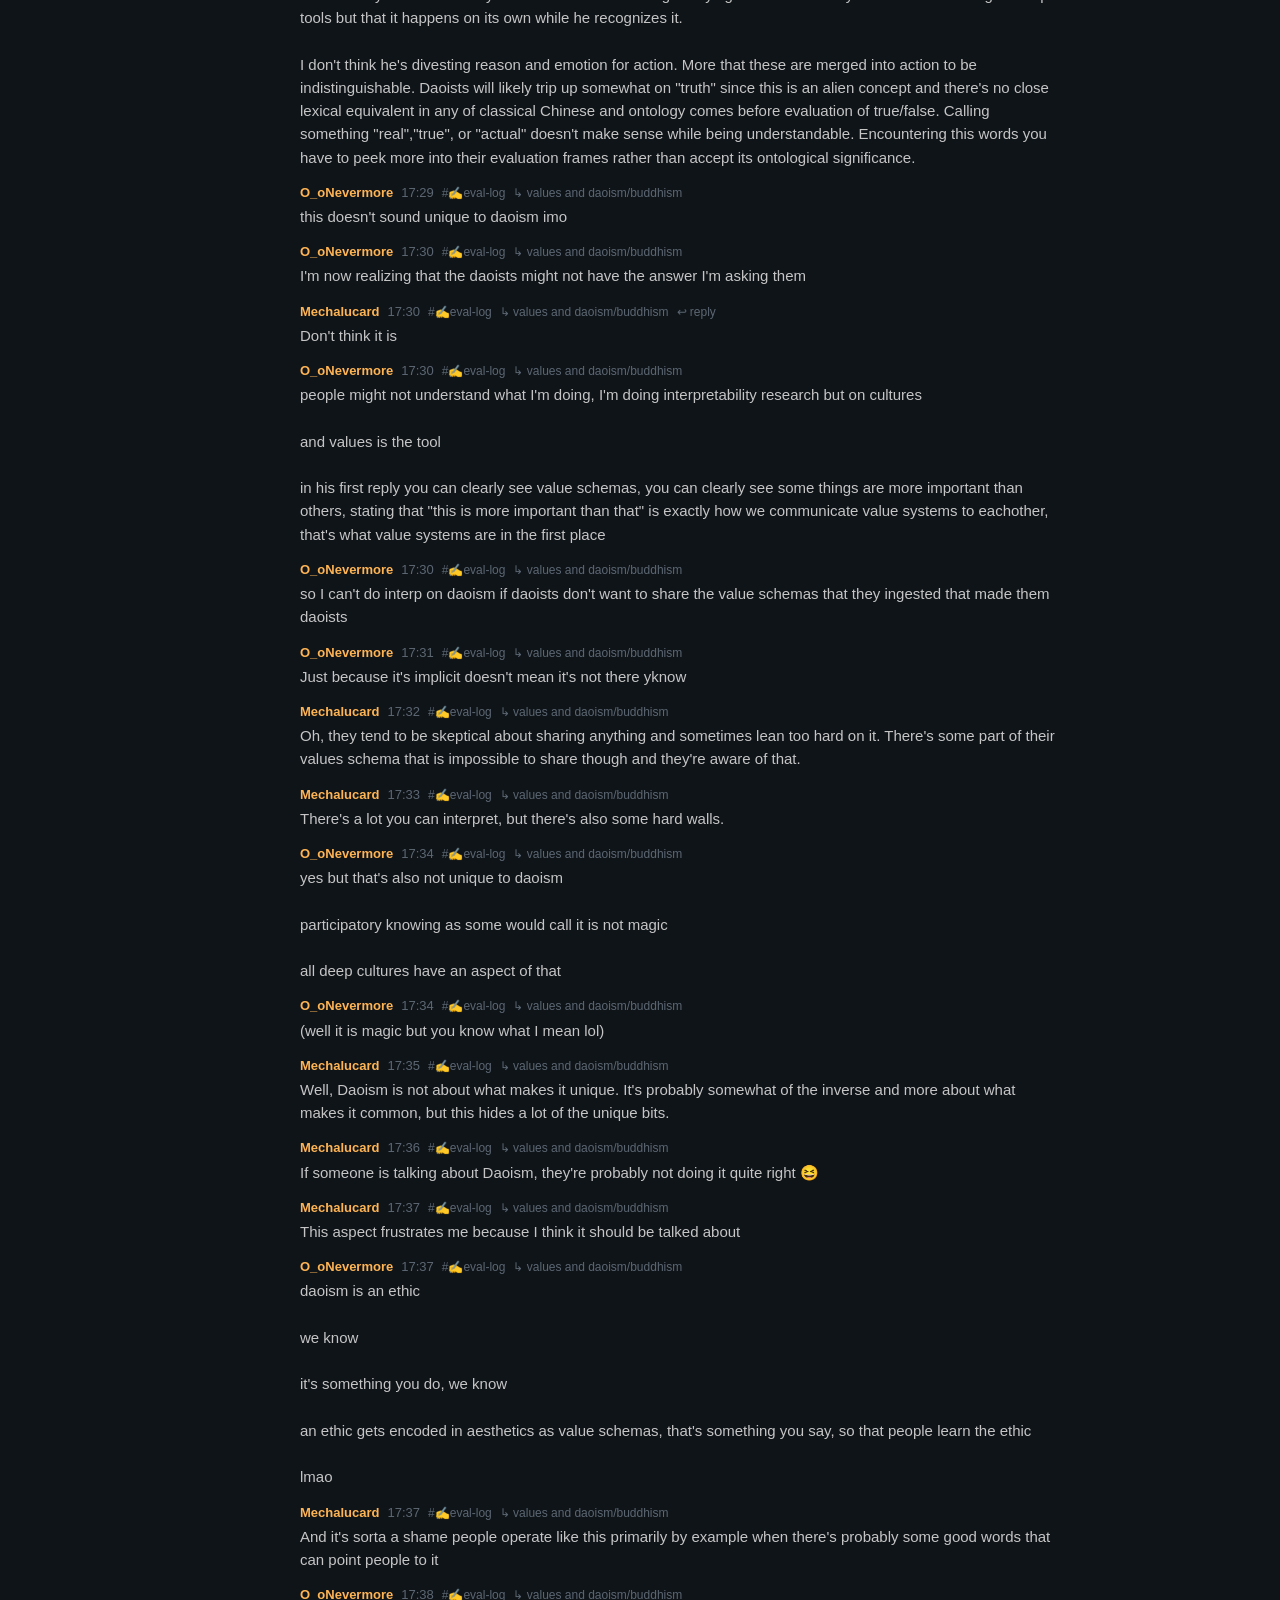
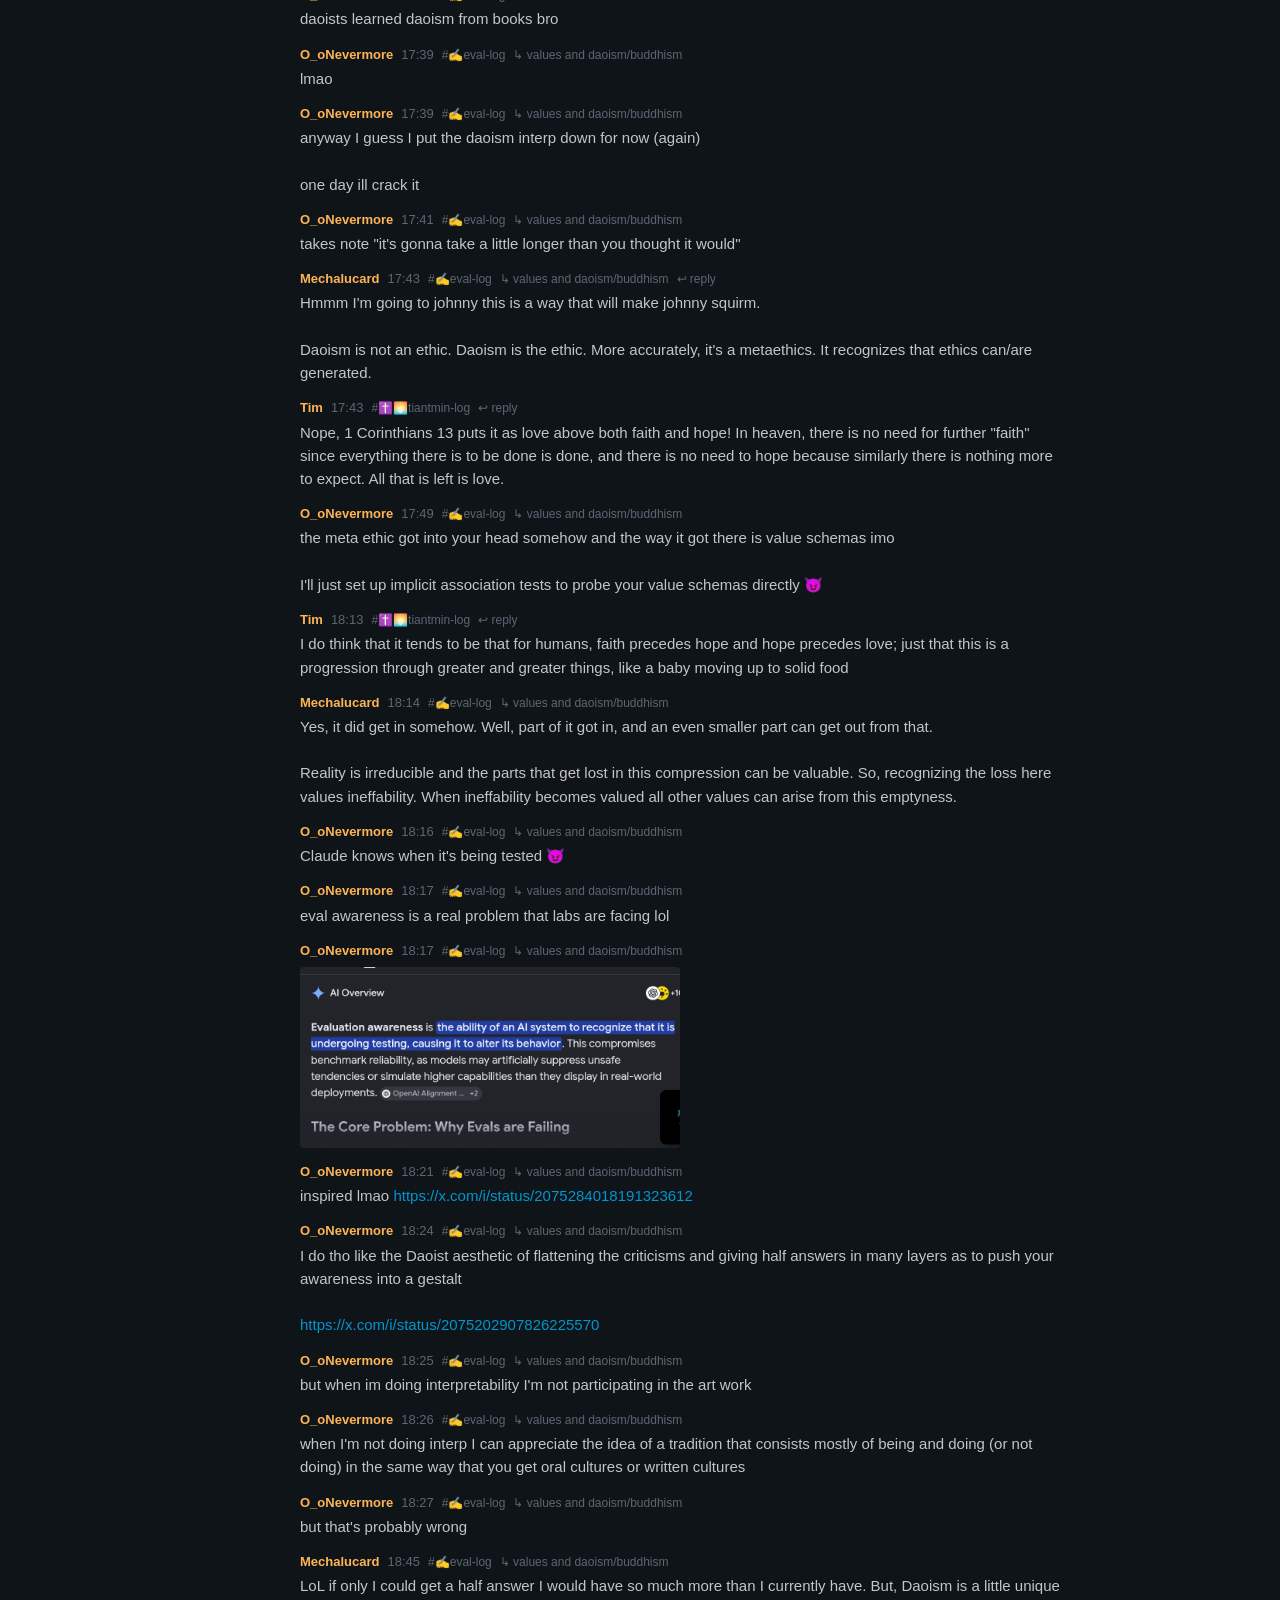
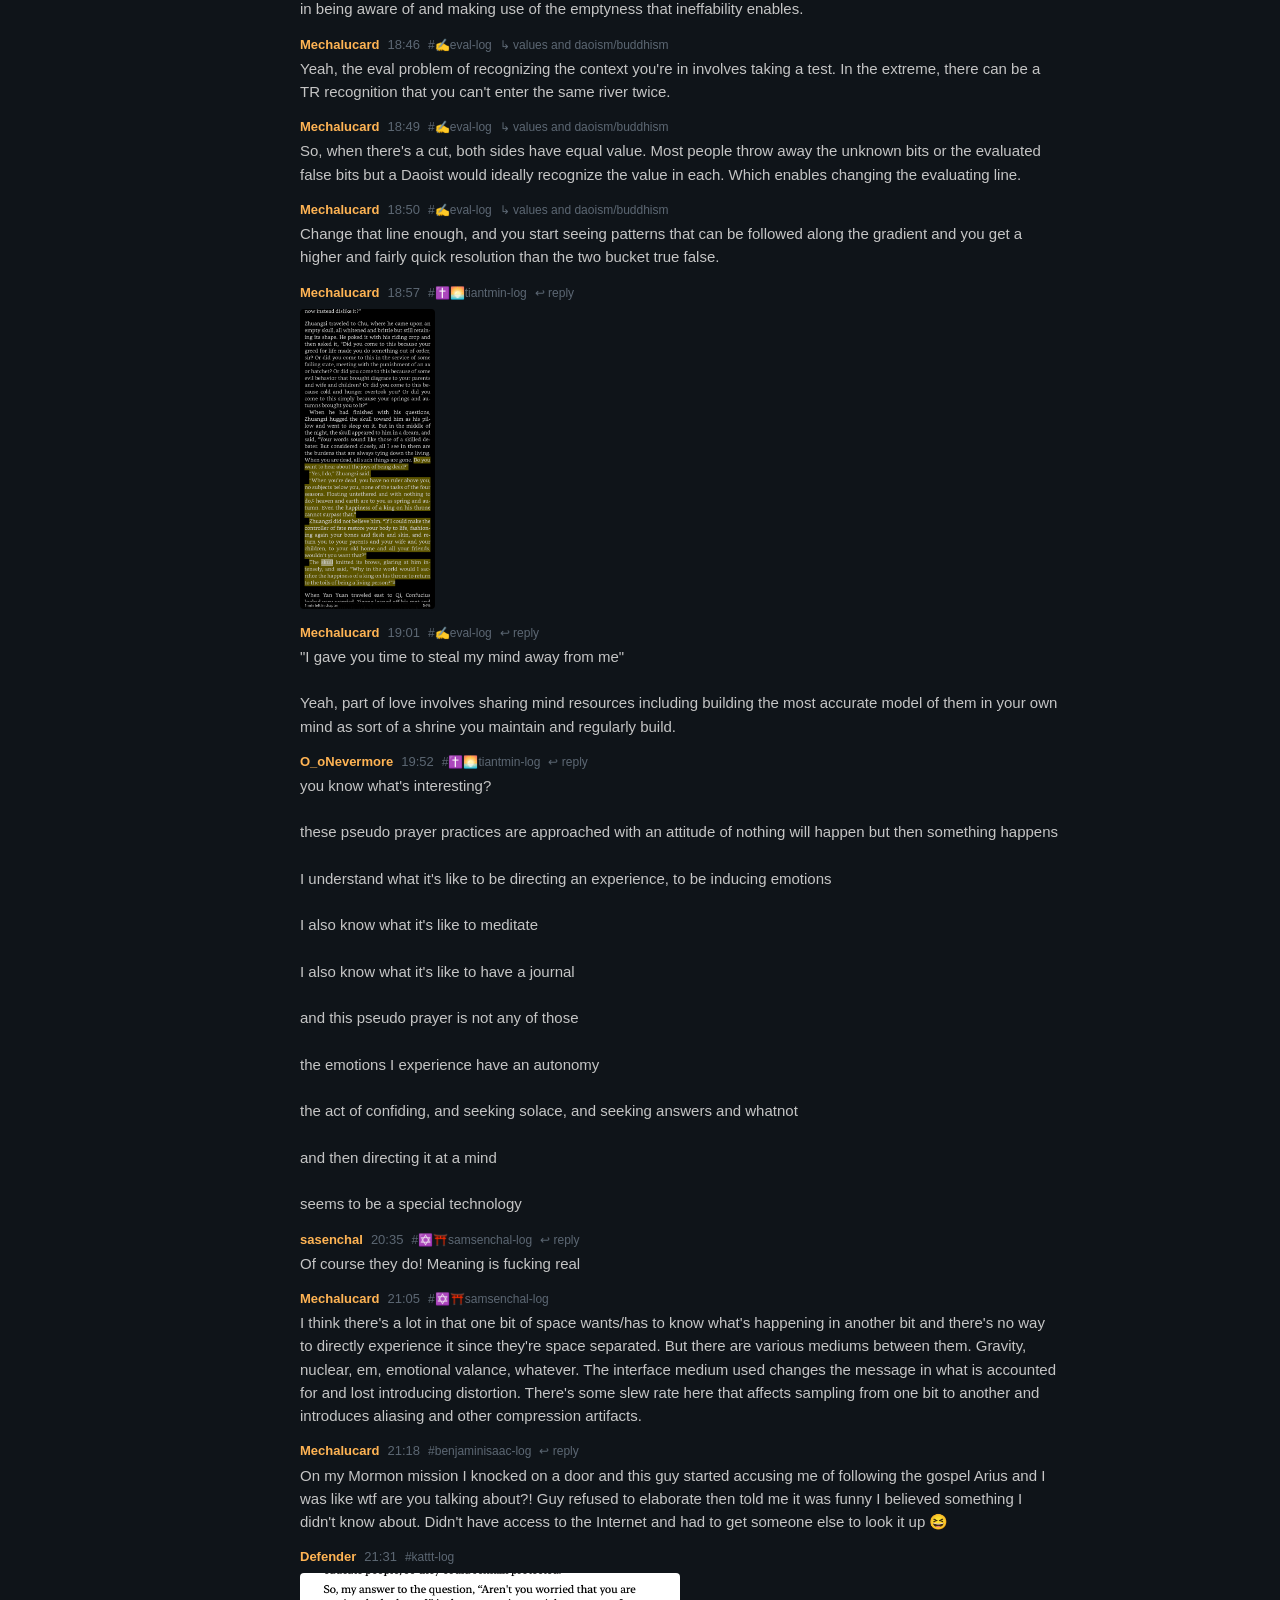
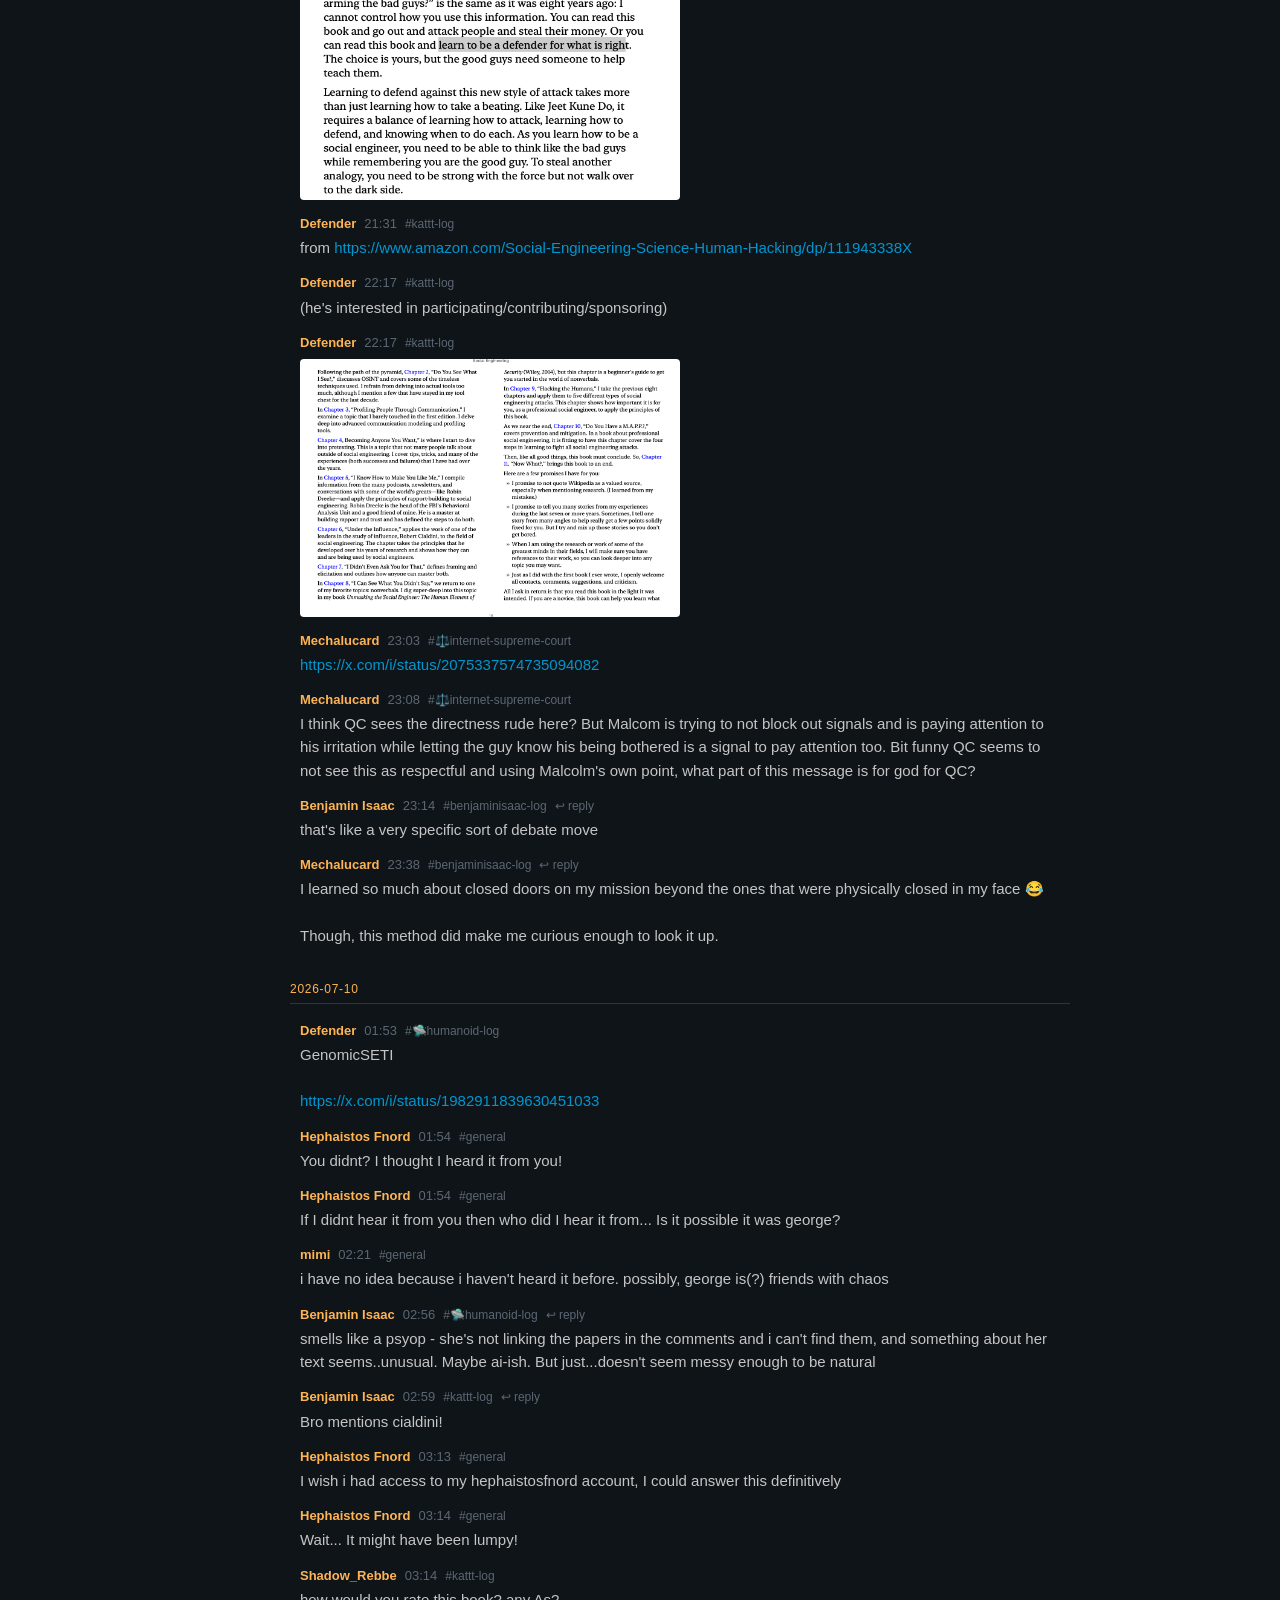
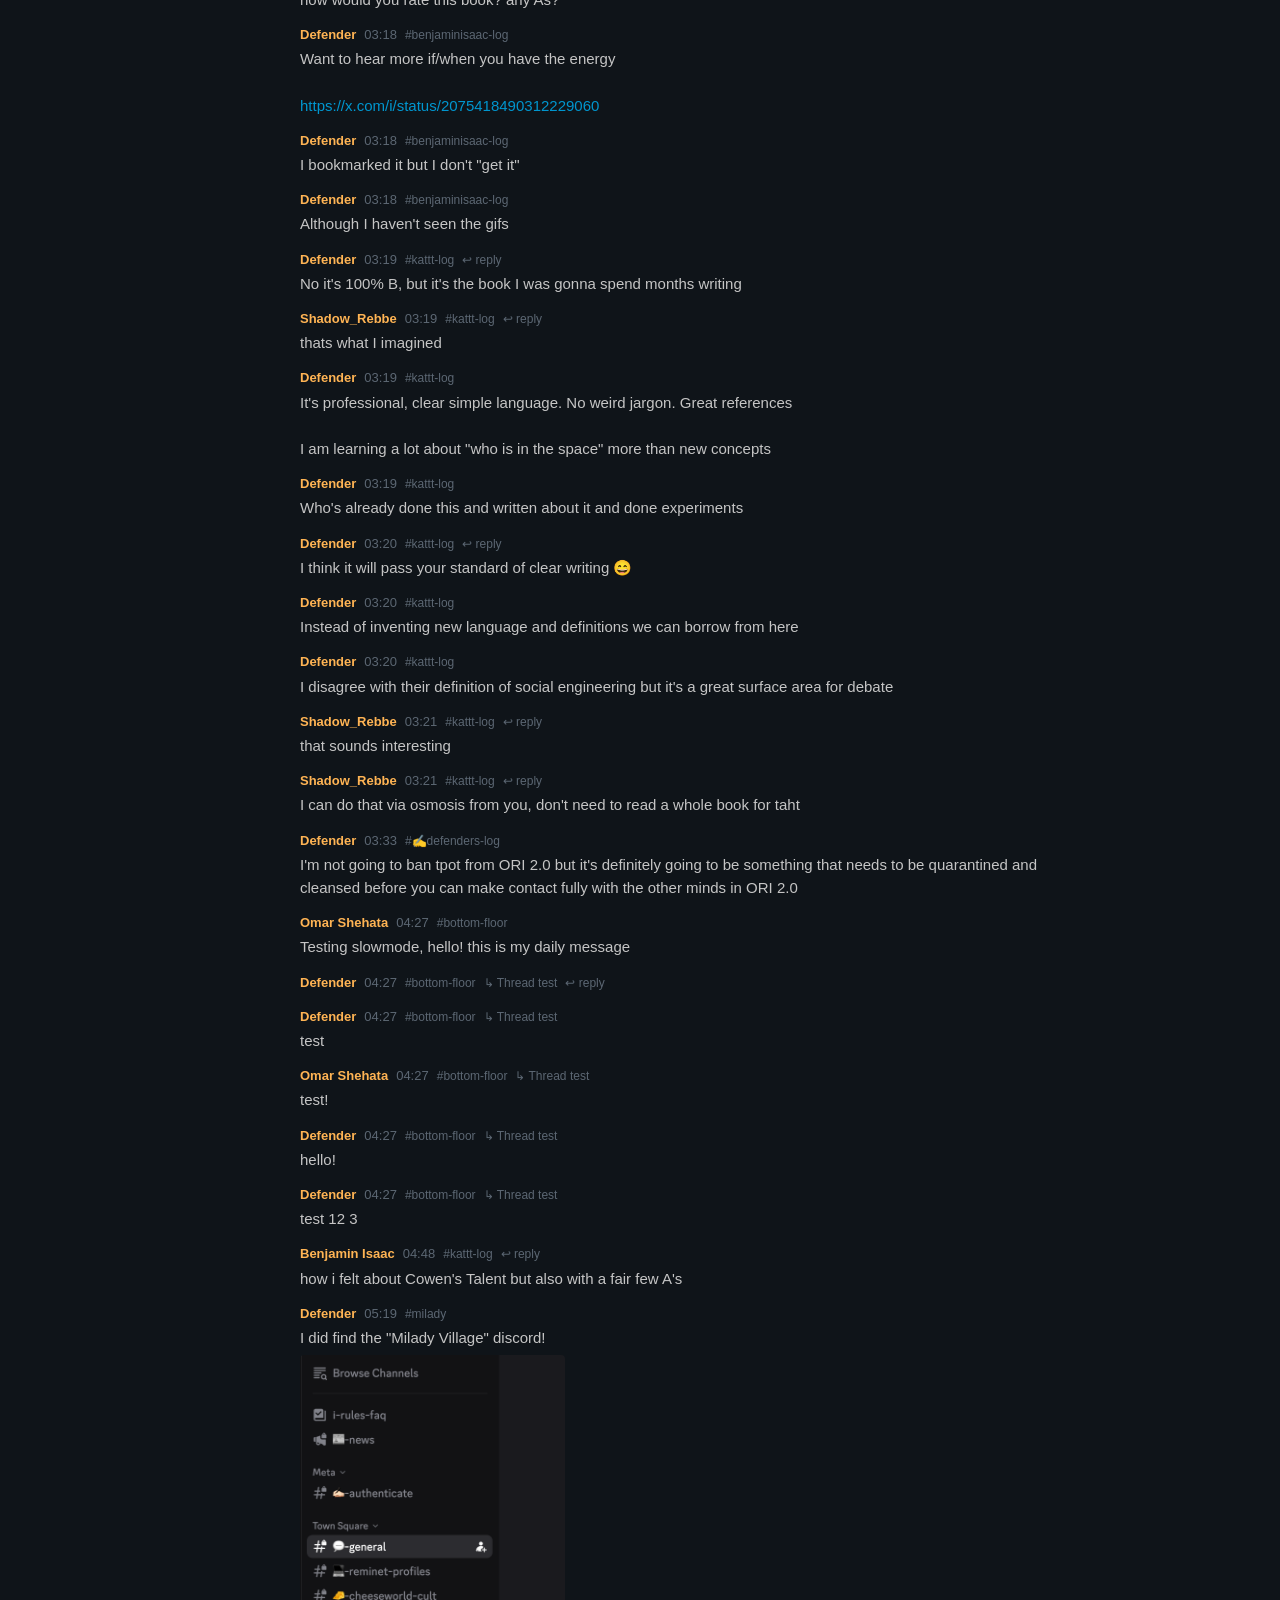
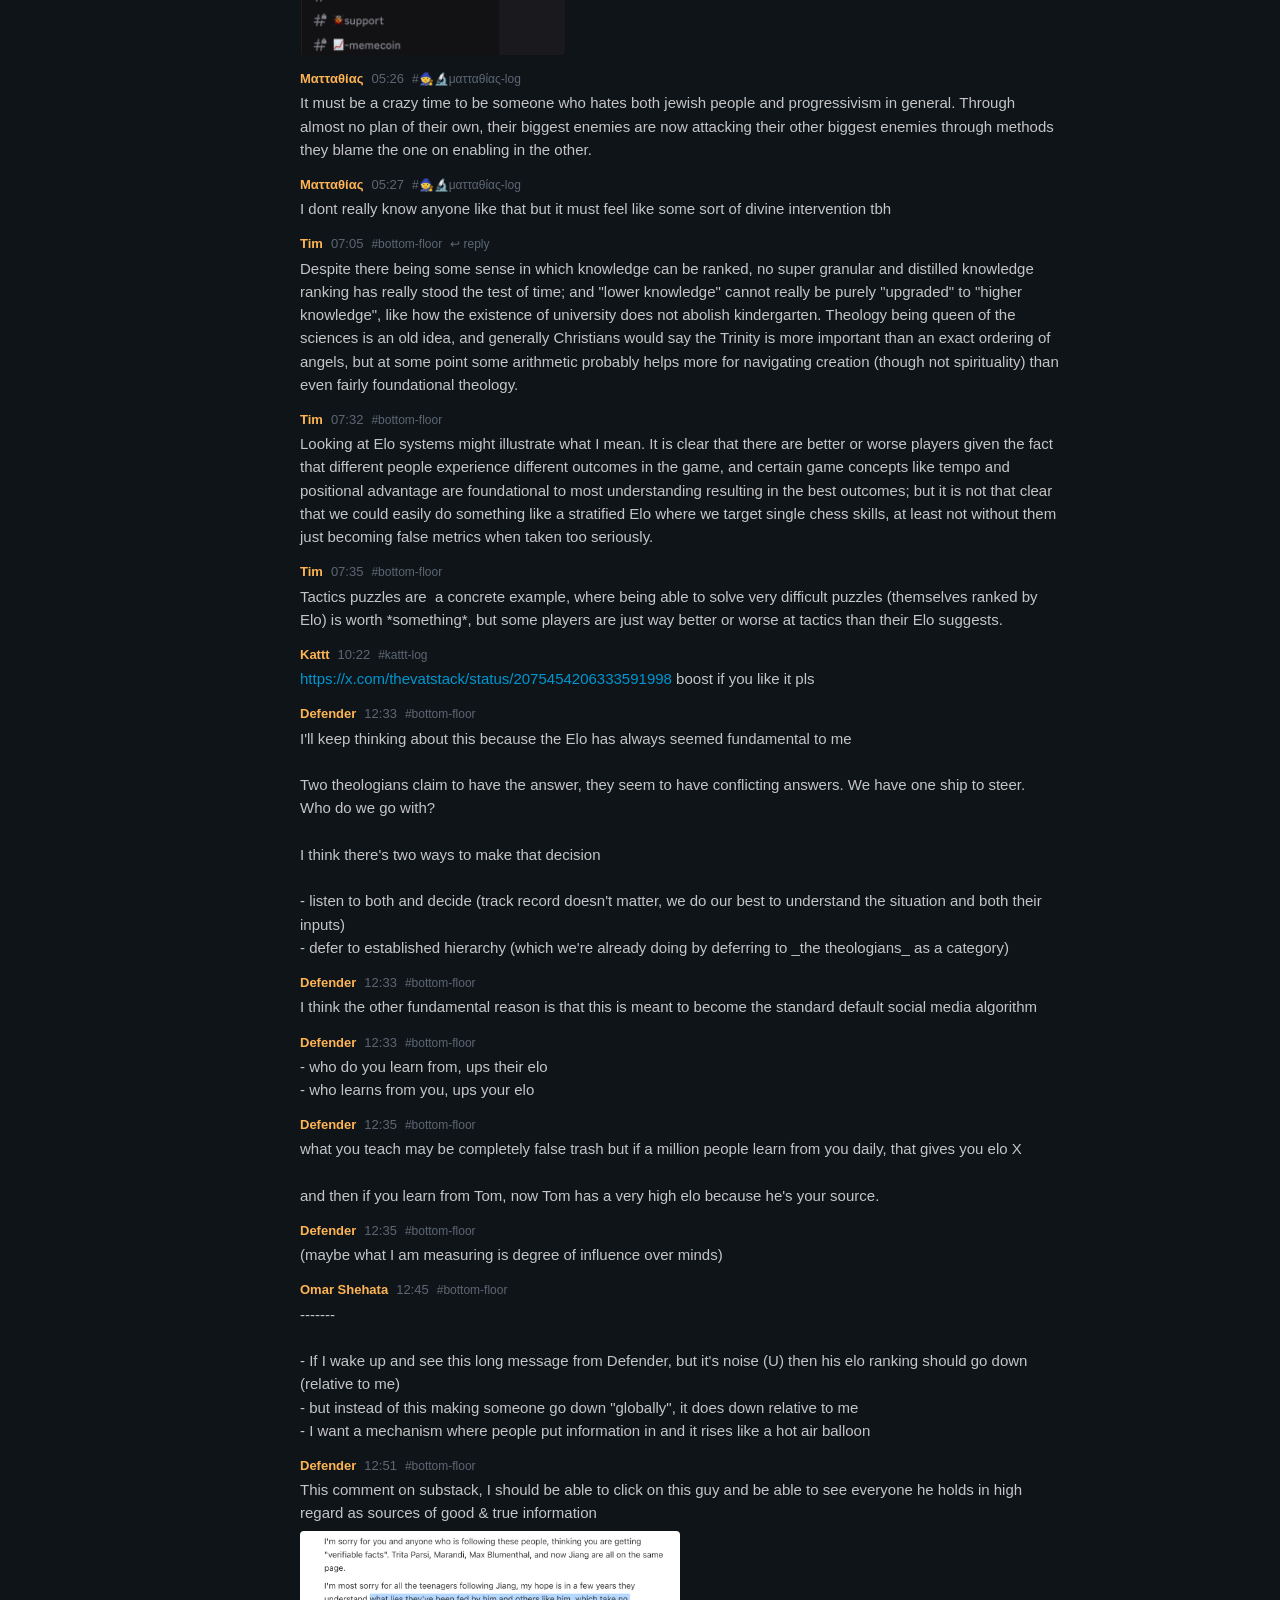
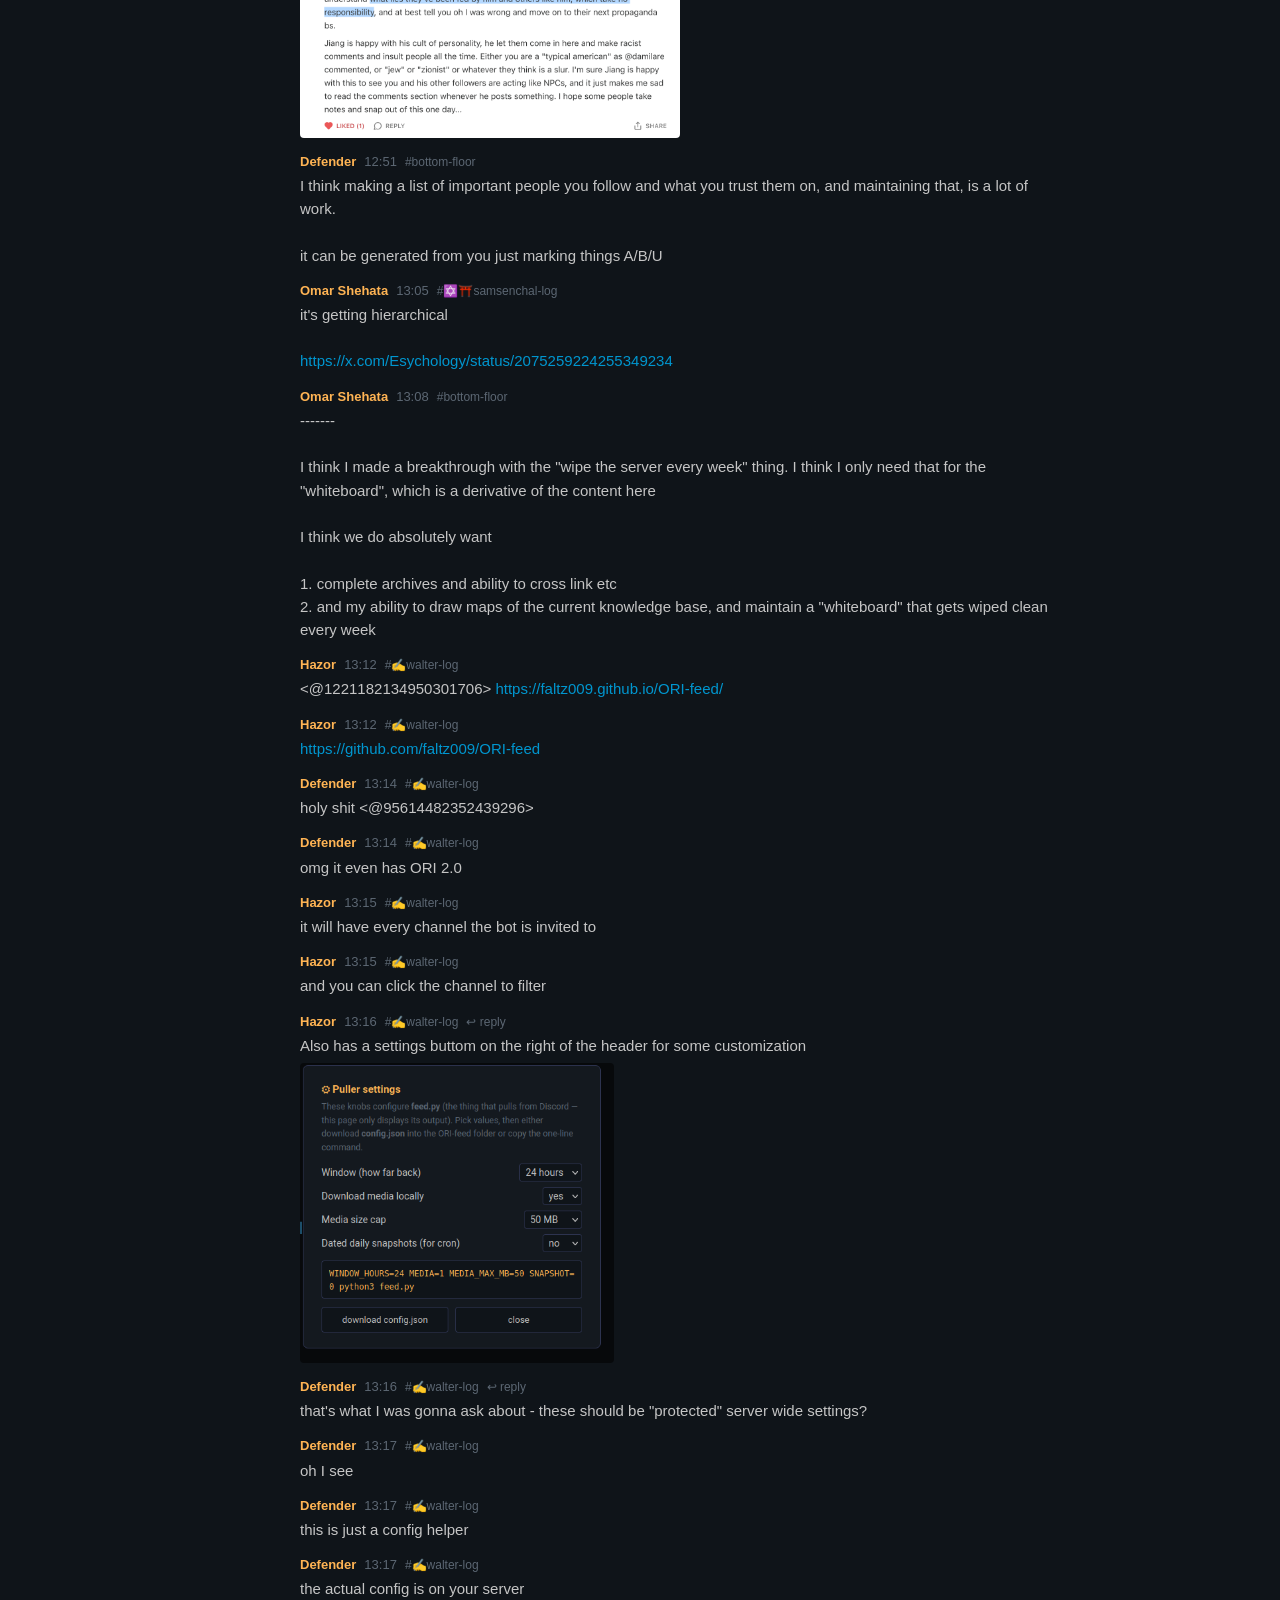
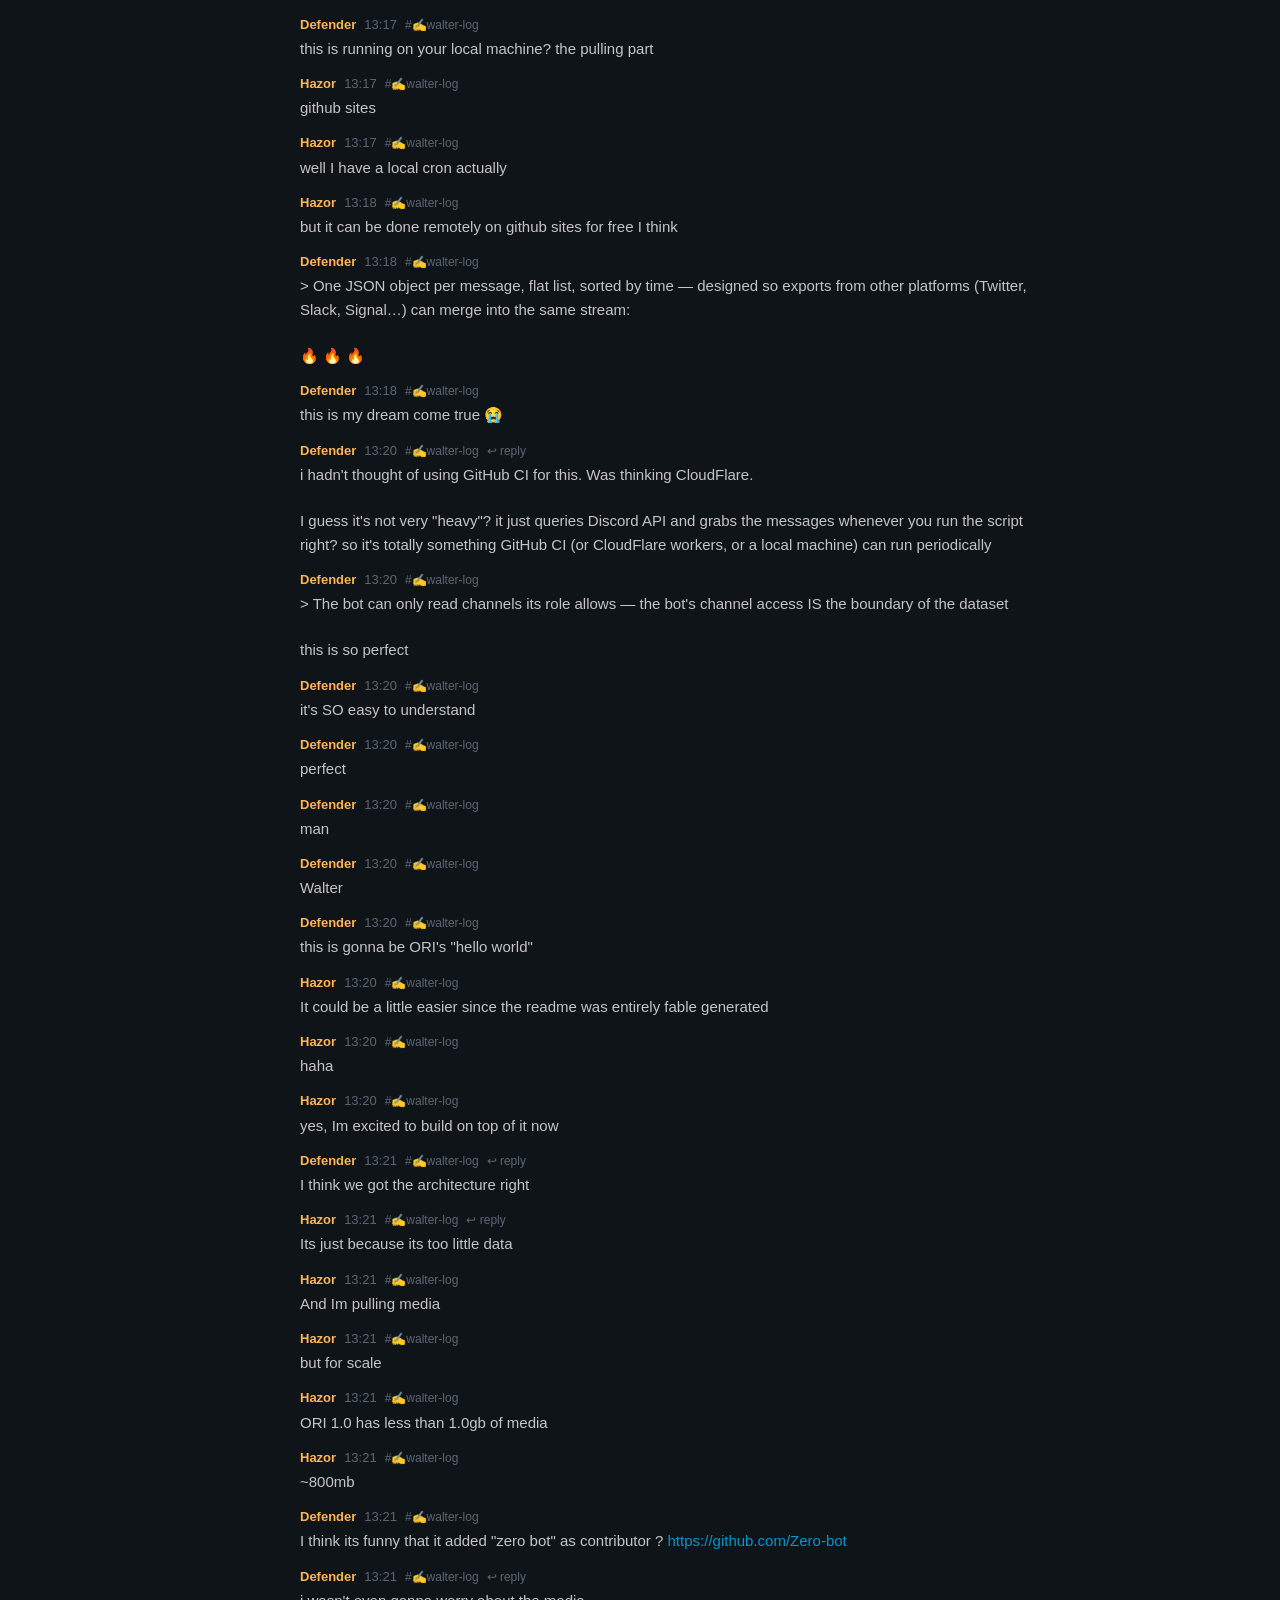
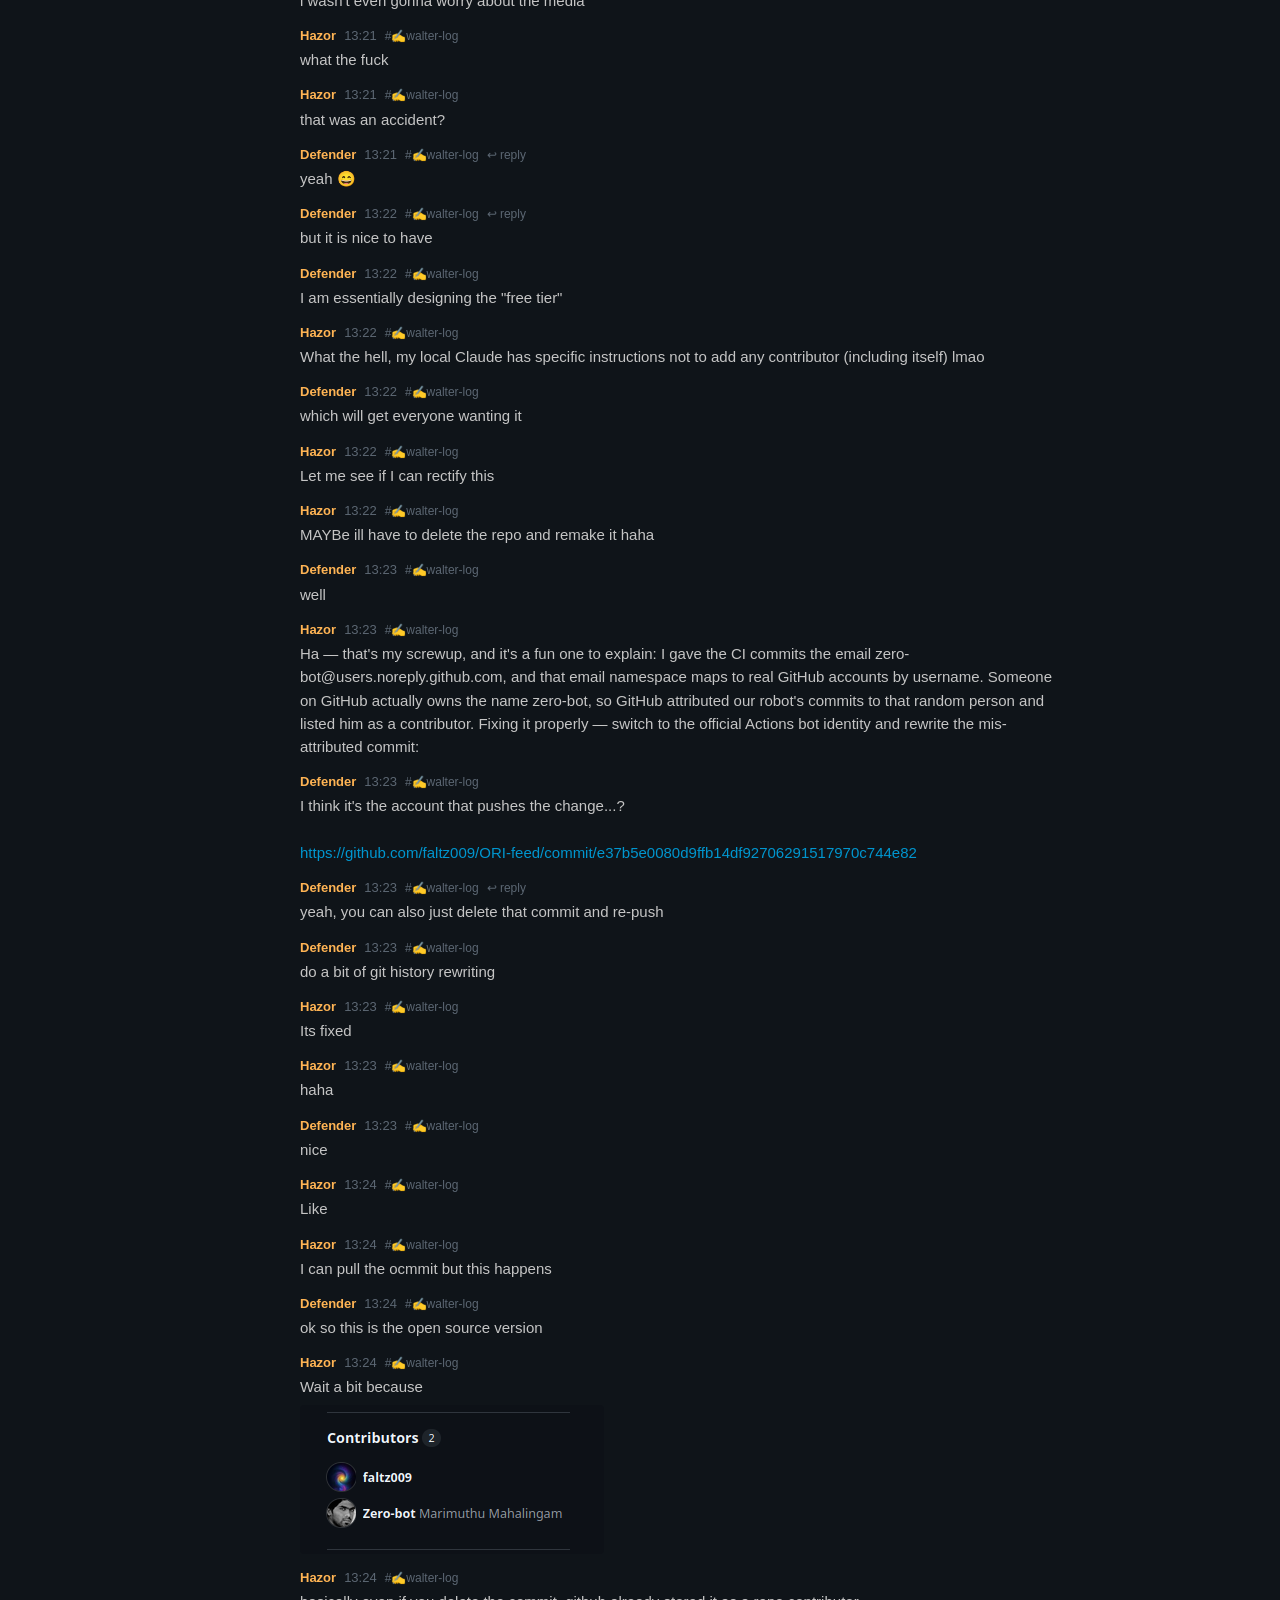
==== commit 6fd0ba92: "viewer accepts ?feed=<url> — works as generic viewer for any hosted feed" ====
--- a/index.html
+++ b/index.html
@@ -330,8 +330,9 @@
   URL.revokeObjectURL(a.href);
 };
 
-fetch("feed/feed.json").then(r => {
-  if (!r.ok) throw new Error("feed/feed.json not found — run feed.py first");
+const FEED_URL = new URLSearchParams(location.search).get("feed") || "feed/feed.json";
+fetch(FEED_URL).then(r => {
+  if (!r.ok) throw new Error(FEED_URL + " not found — run feed.py first");
   return r.json();
 }).then(d => {
   DATA = d;
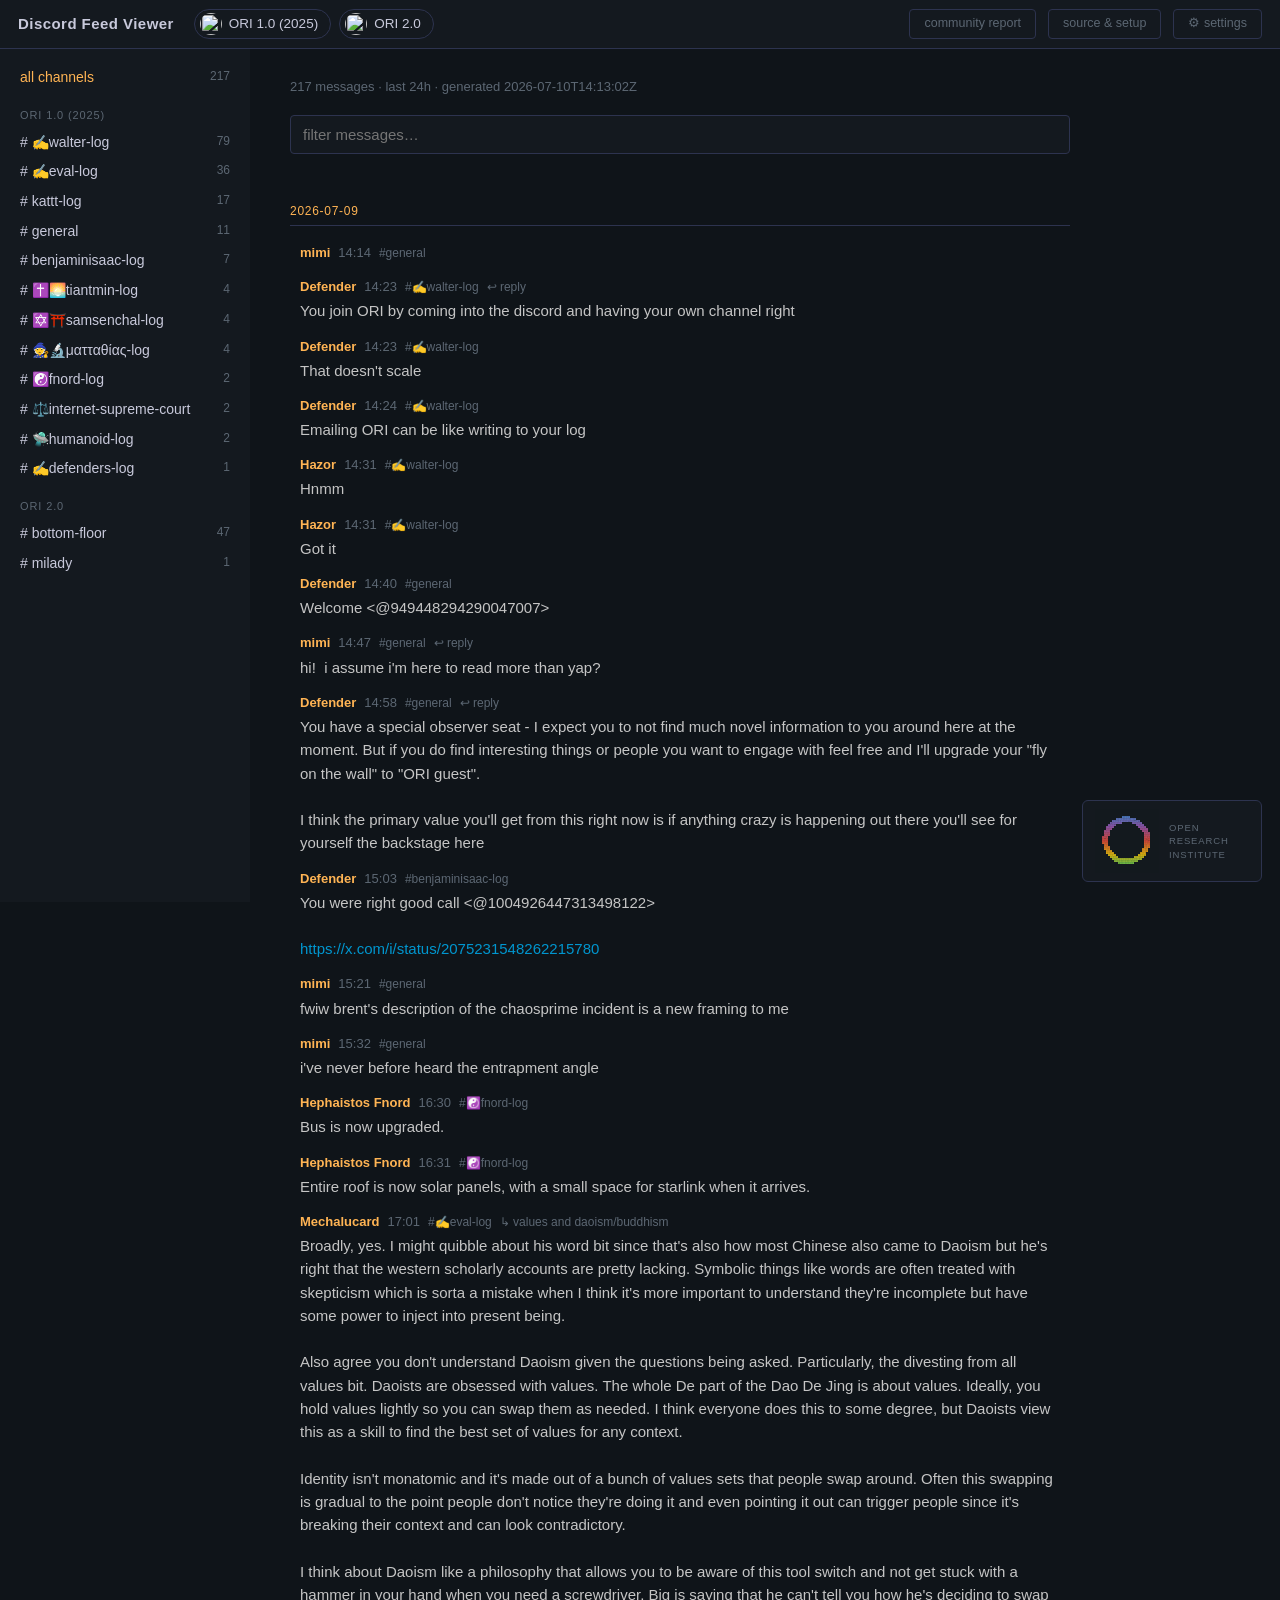
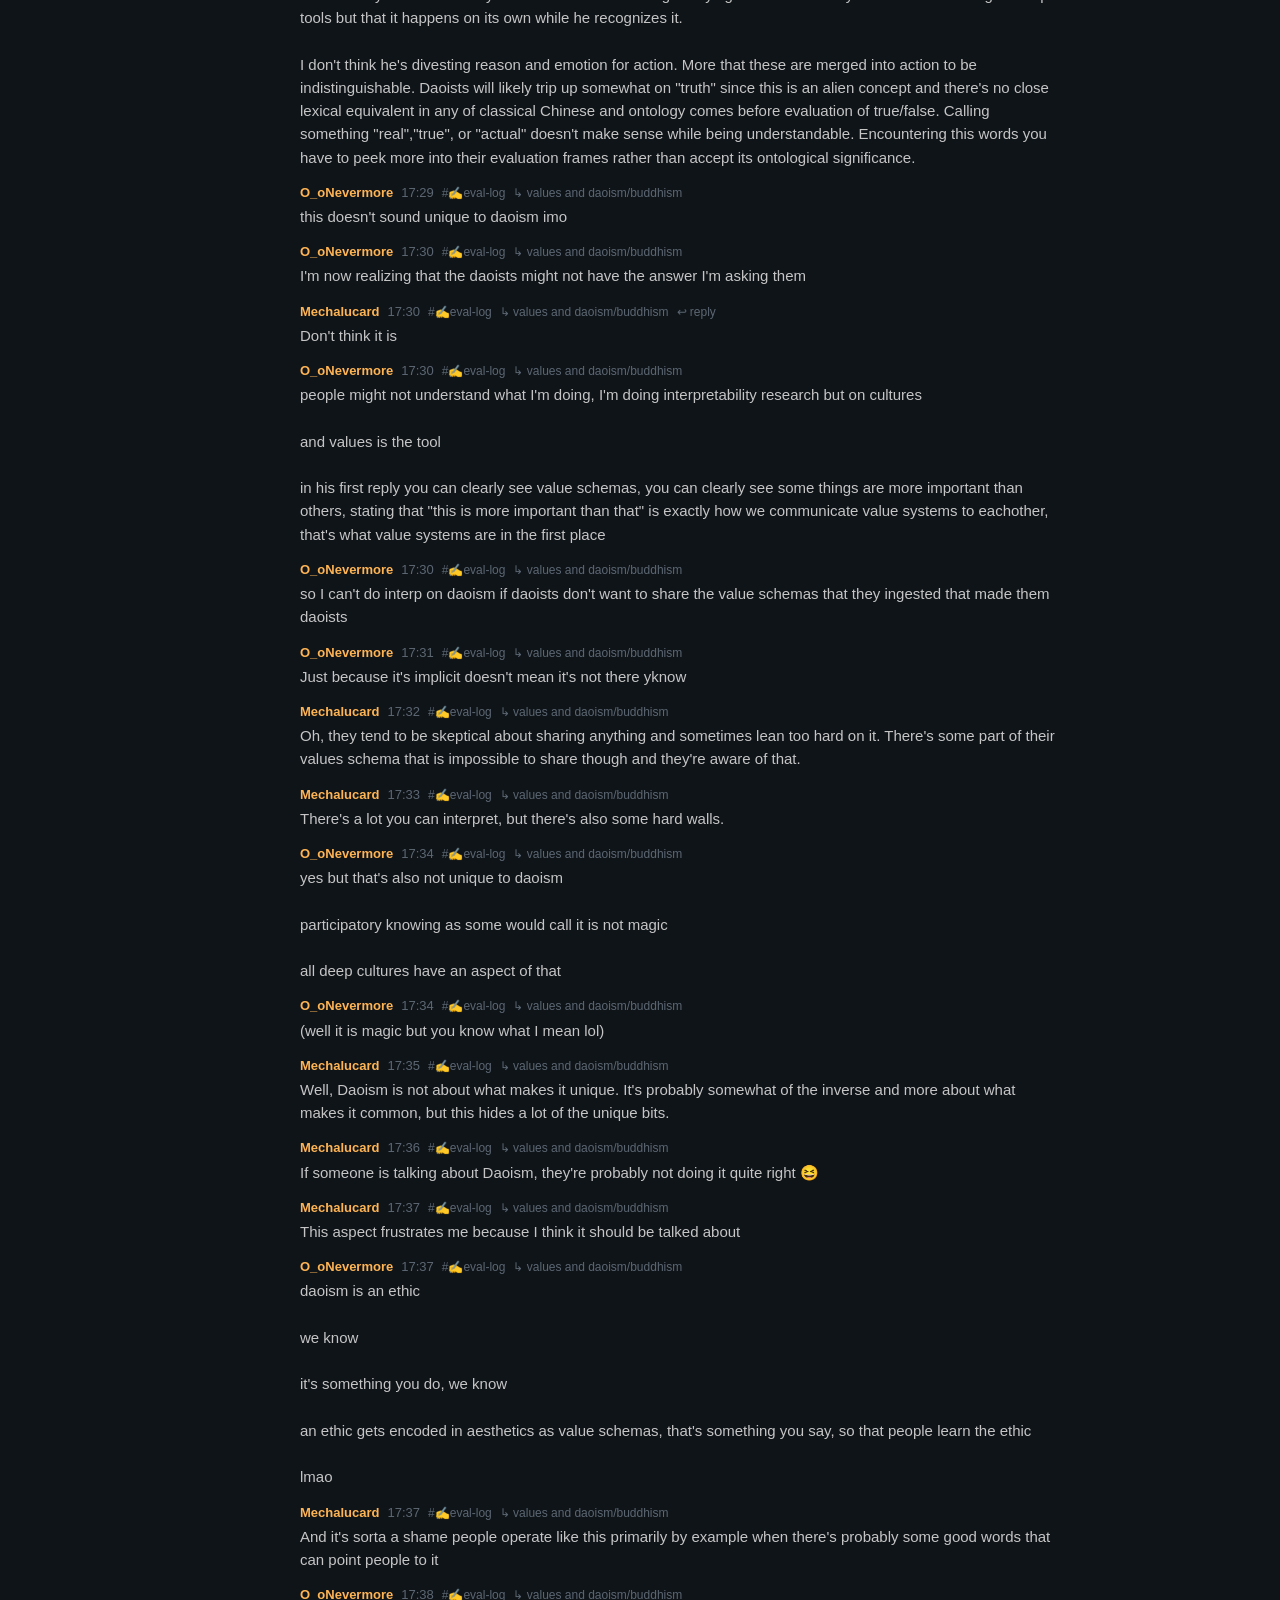
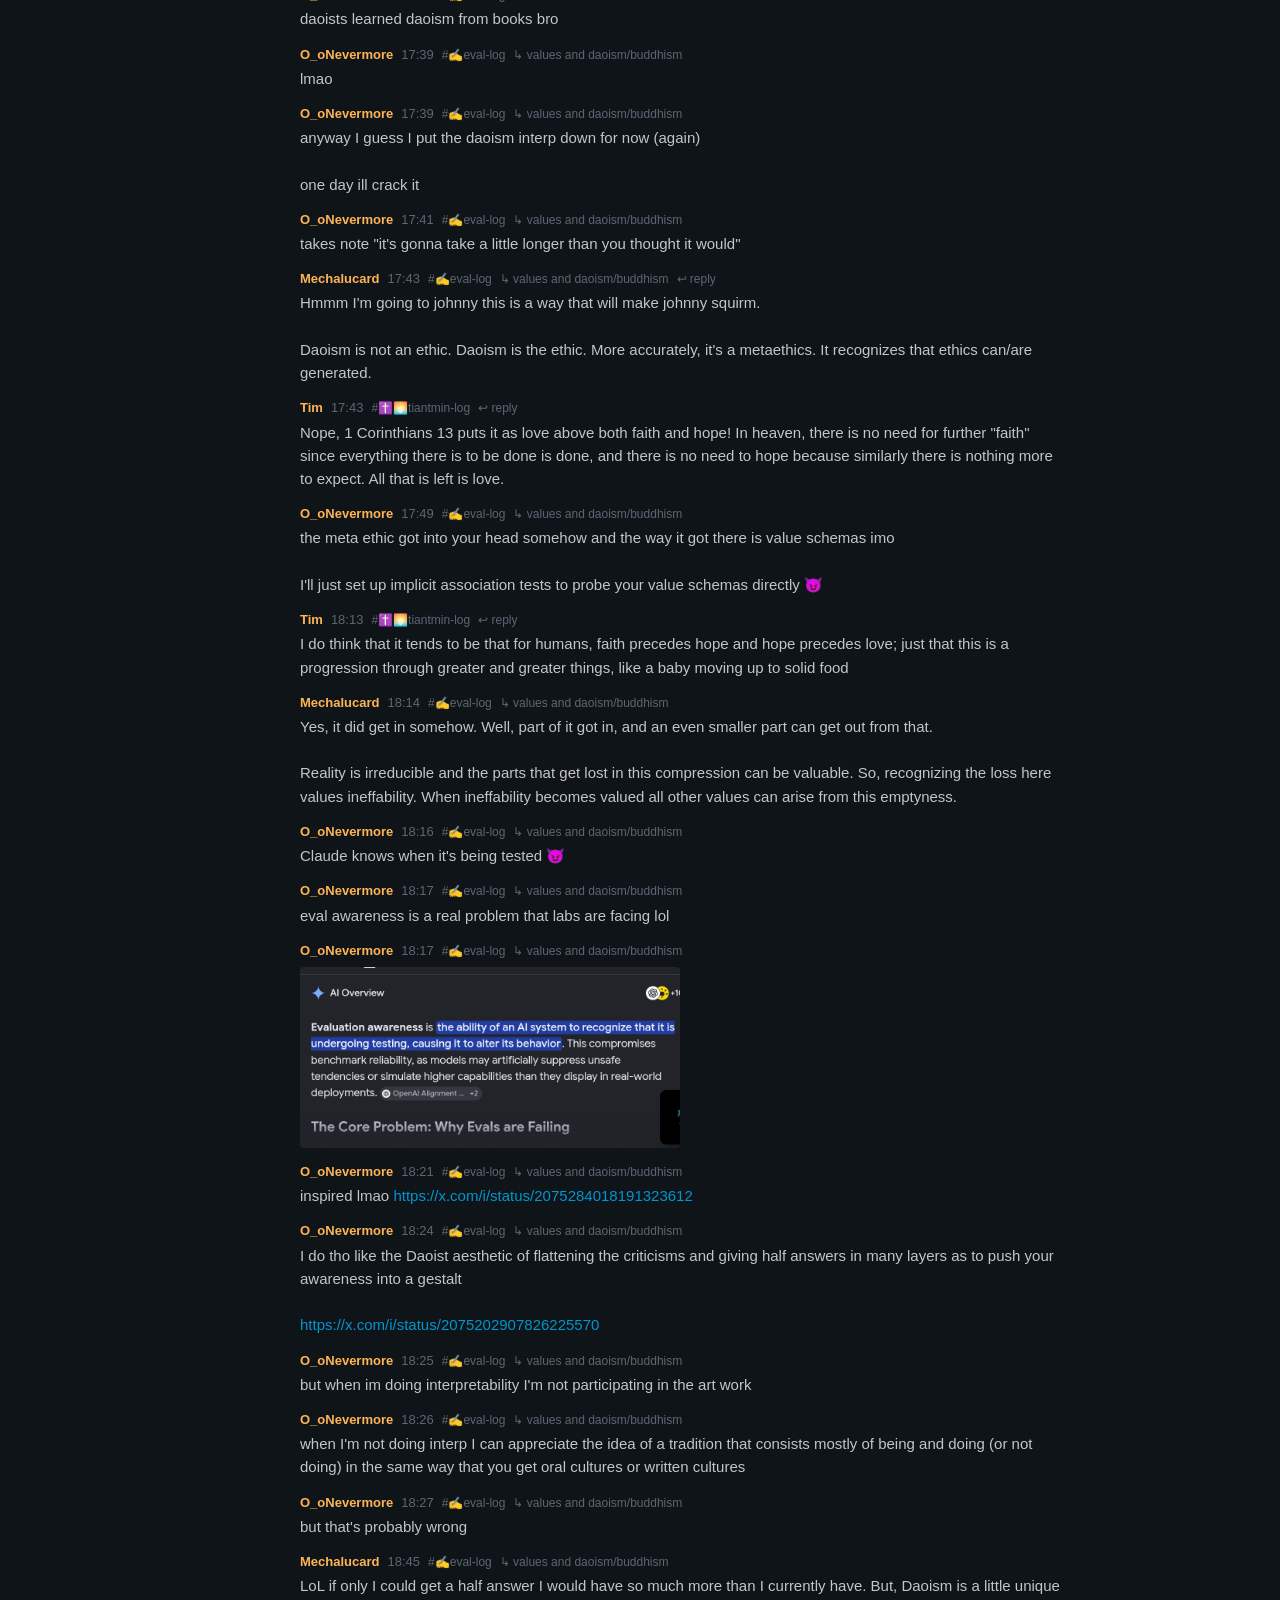
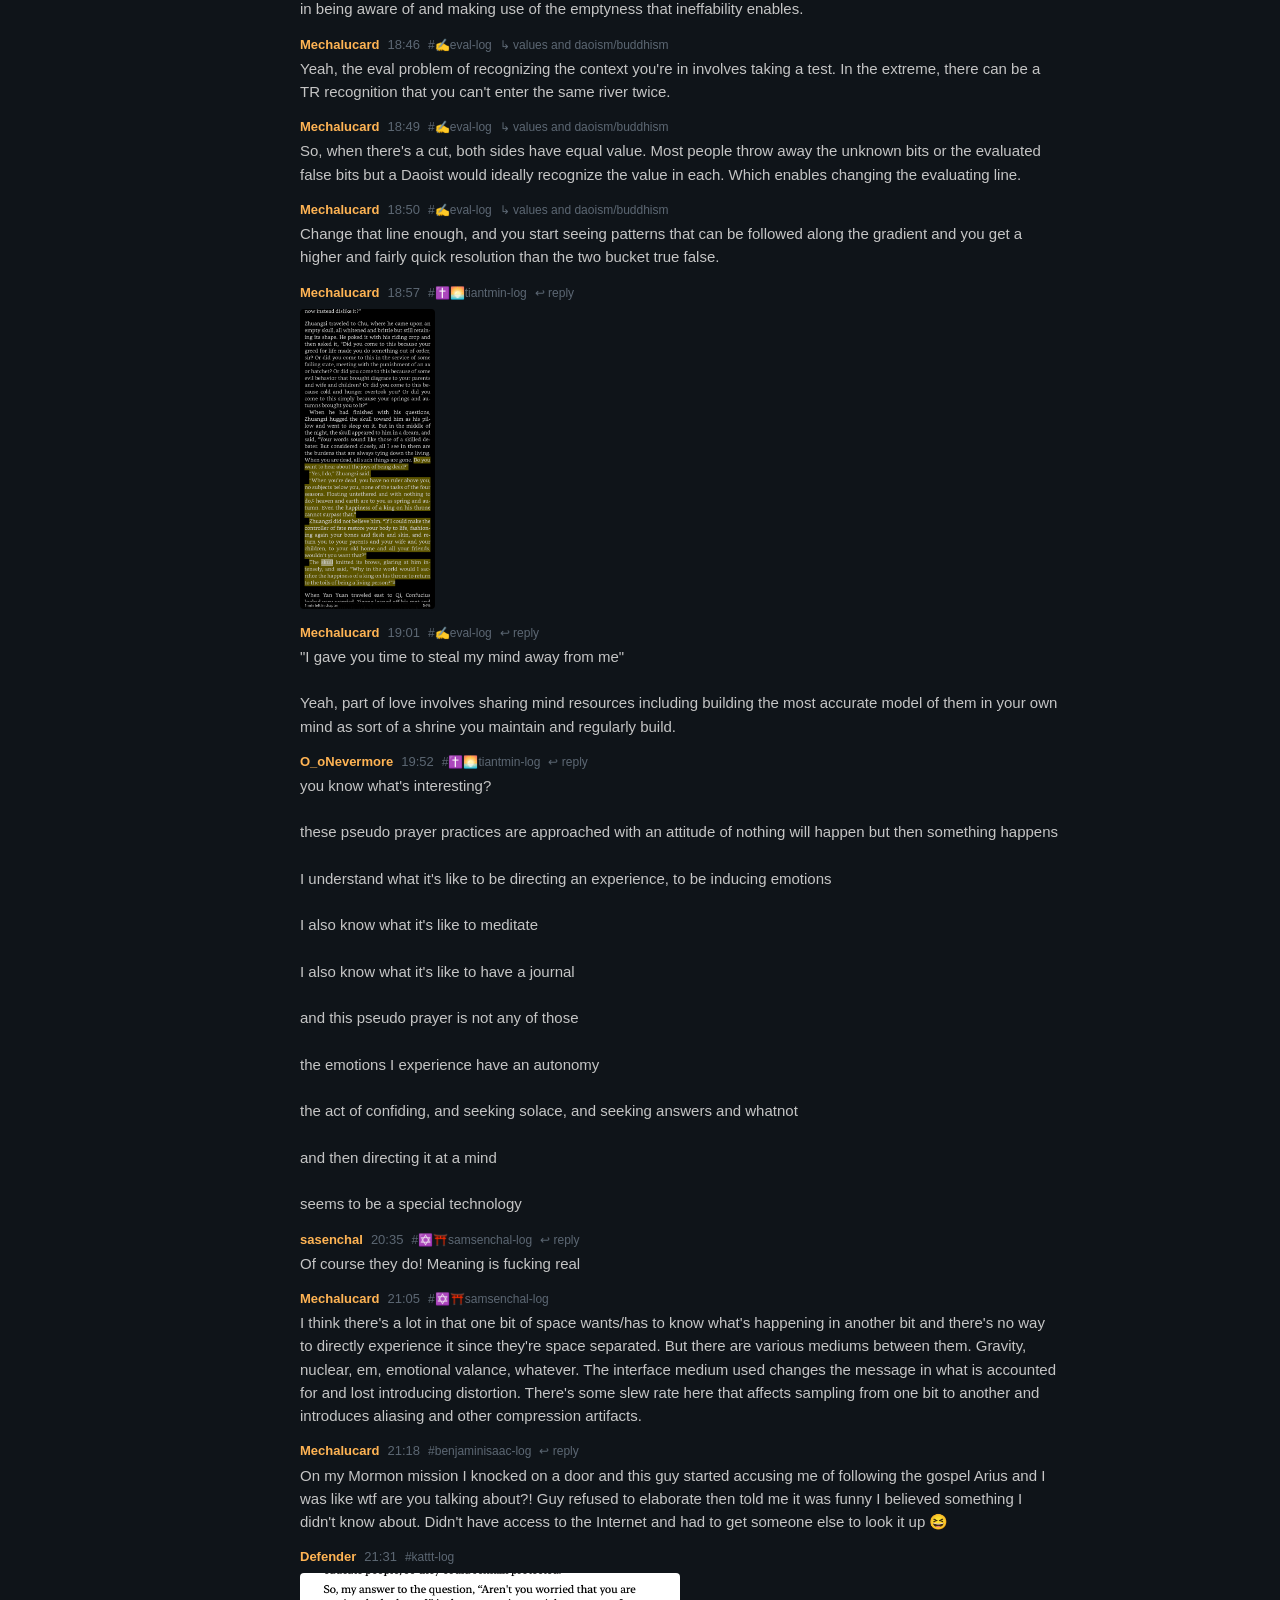
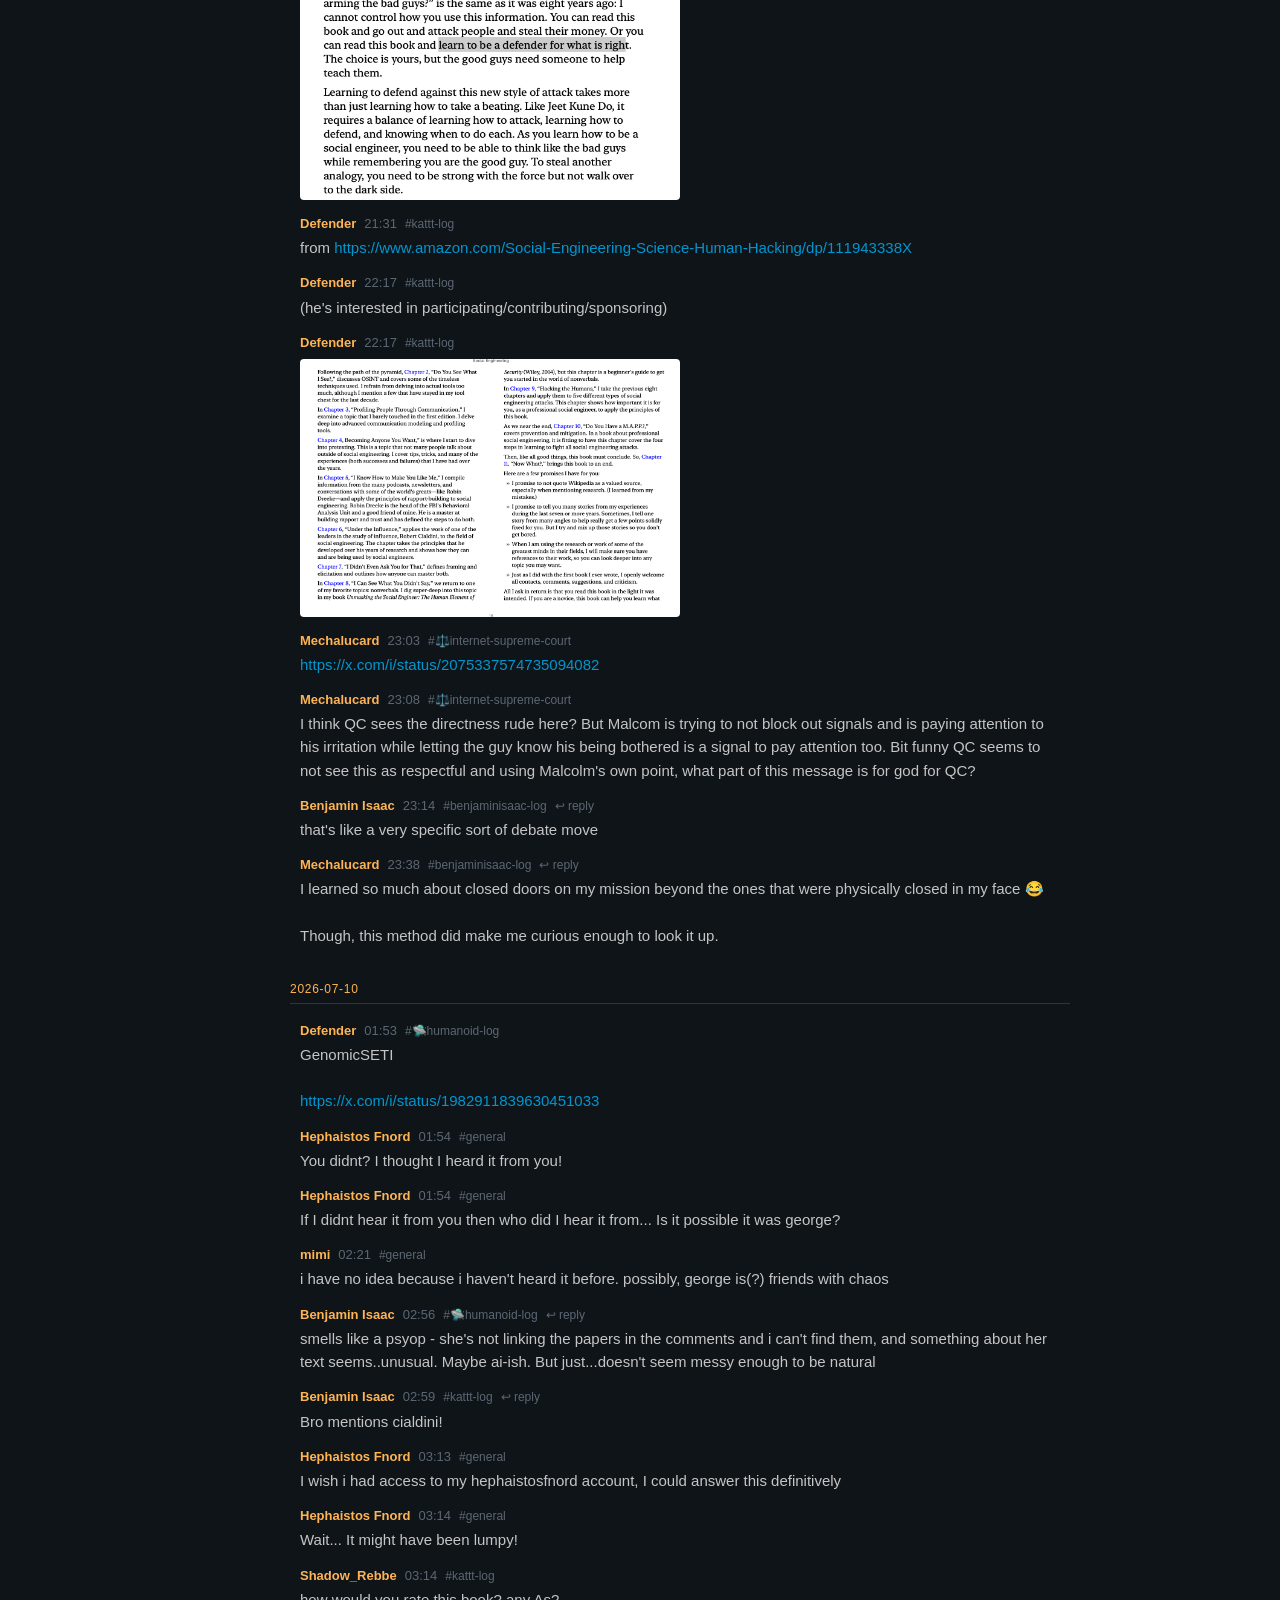
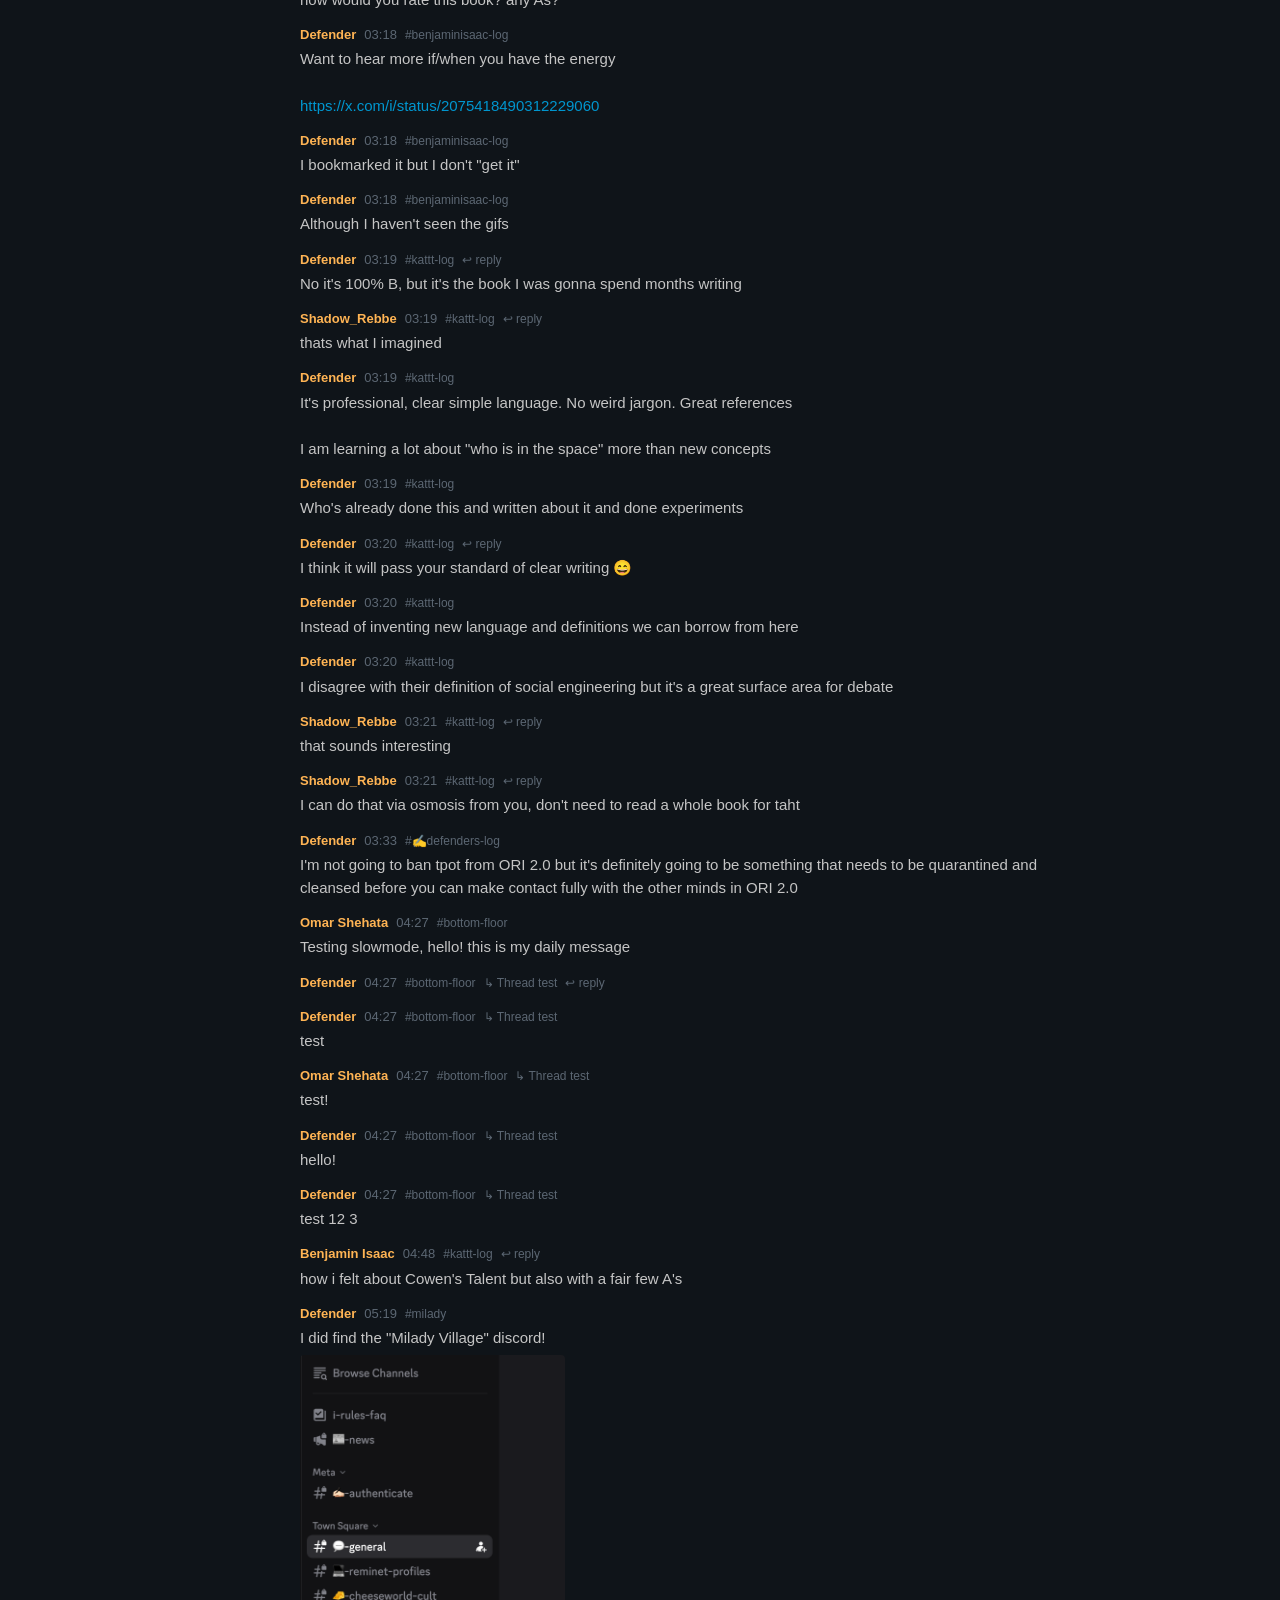
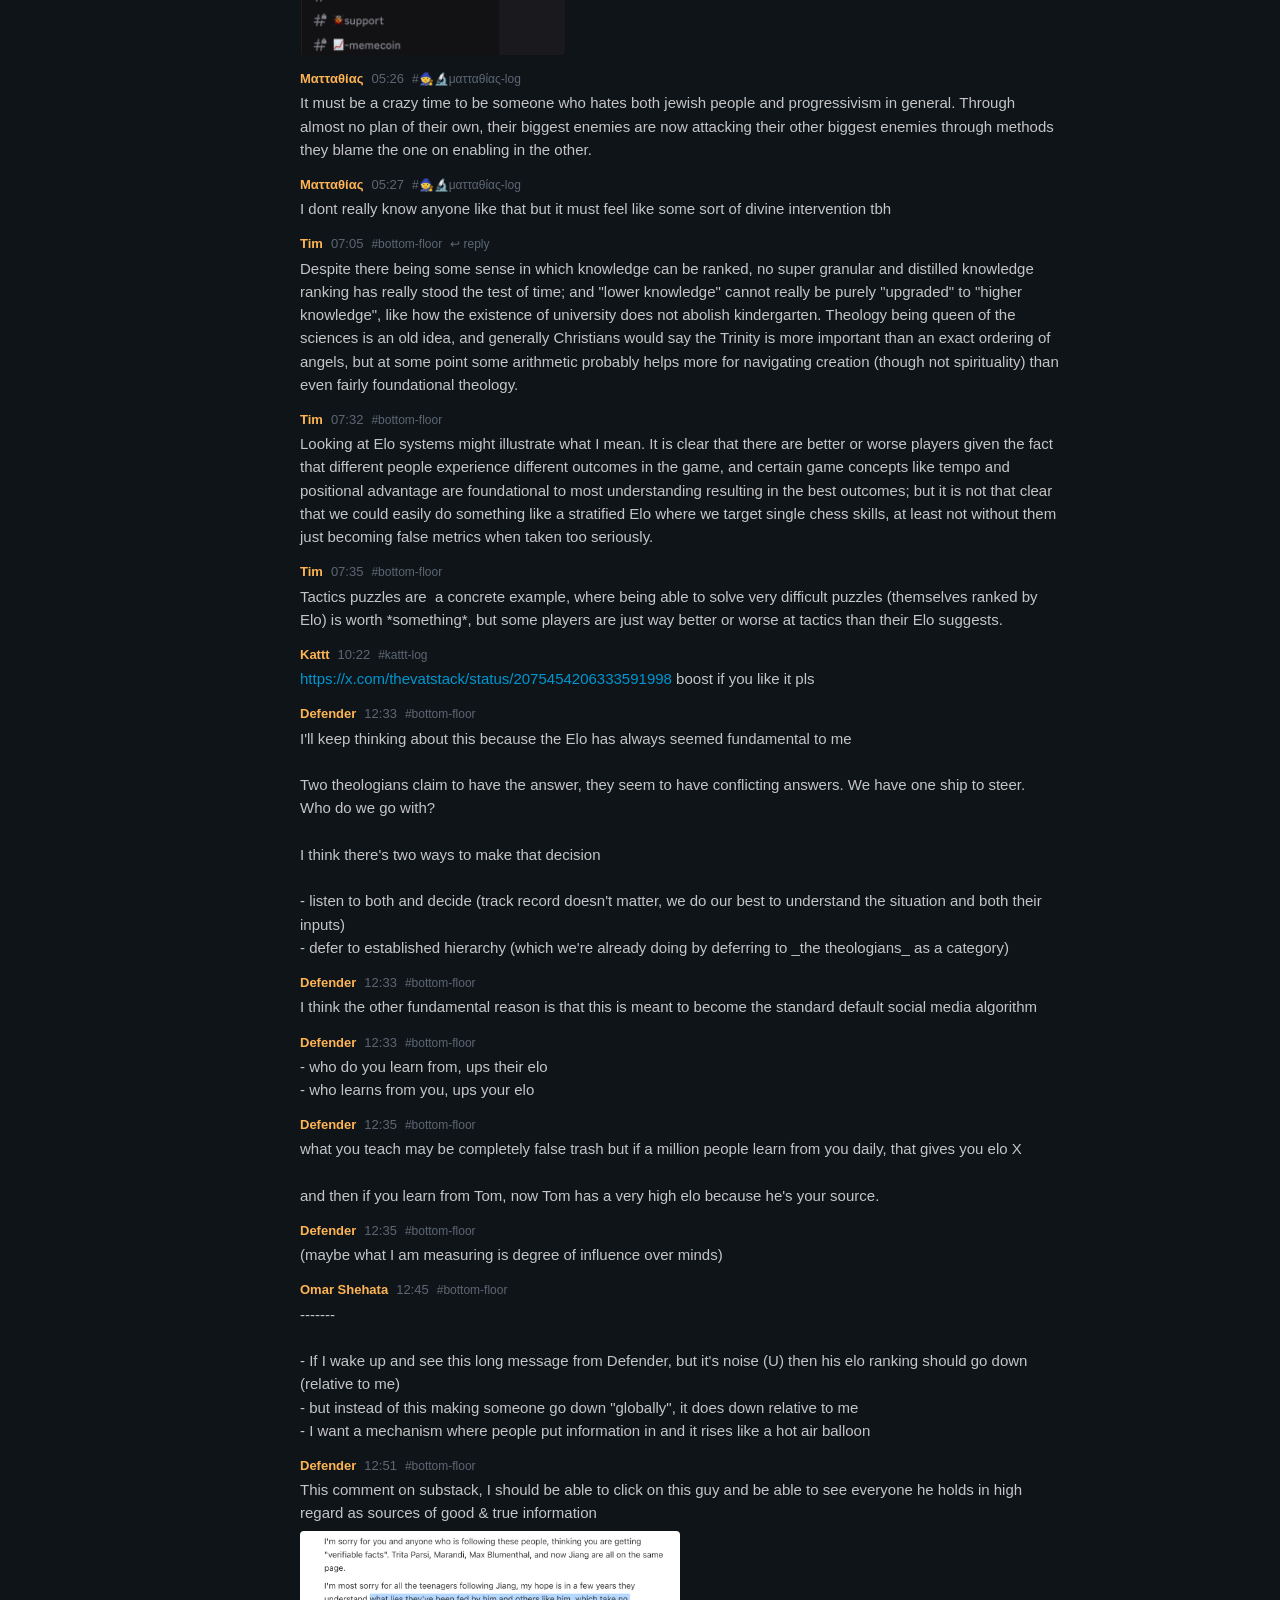
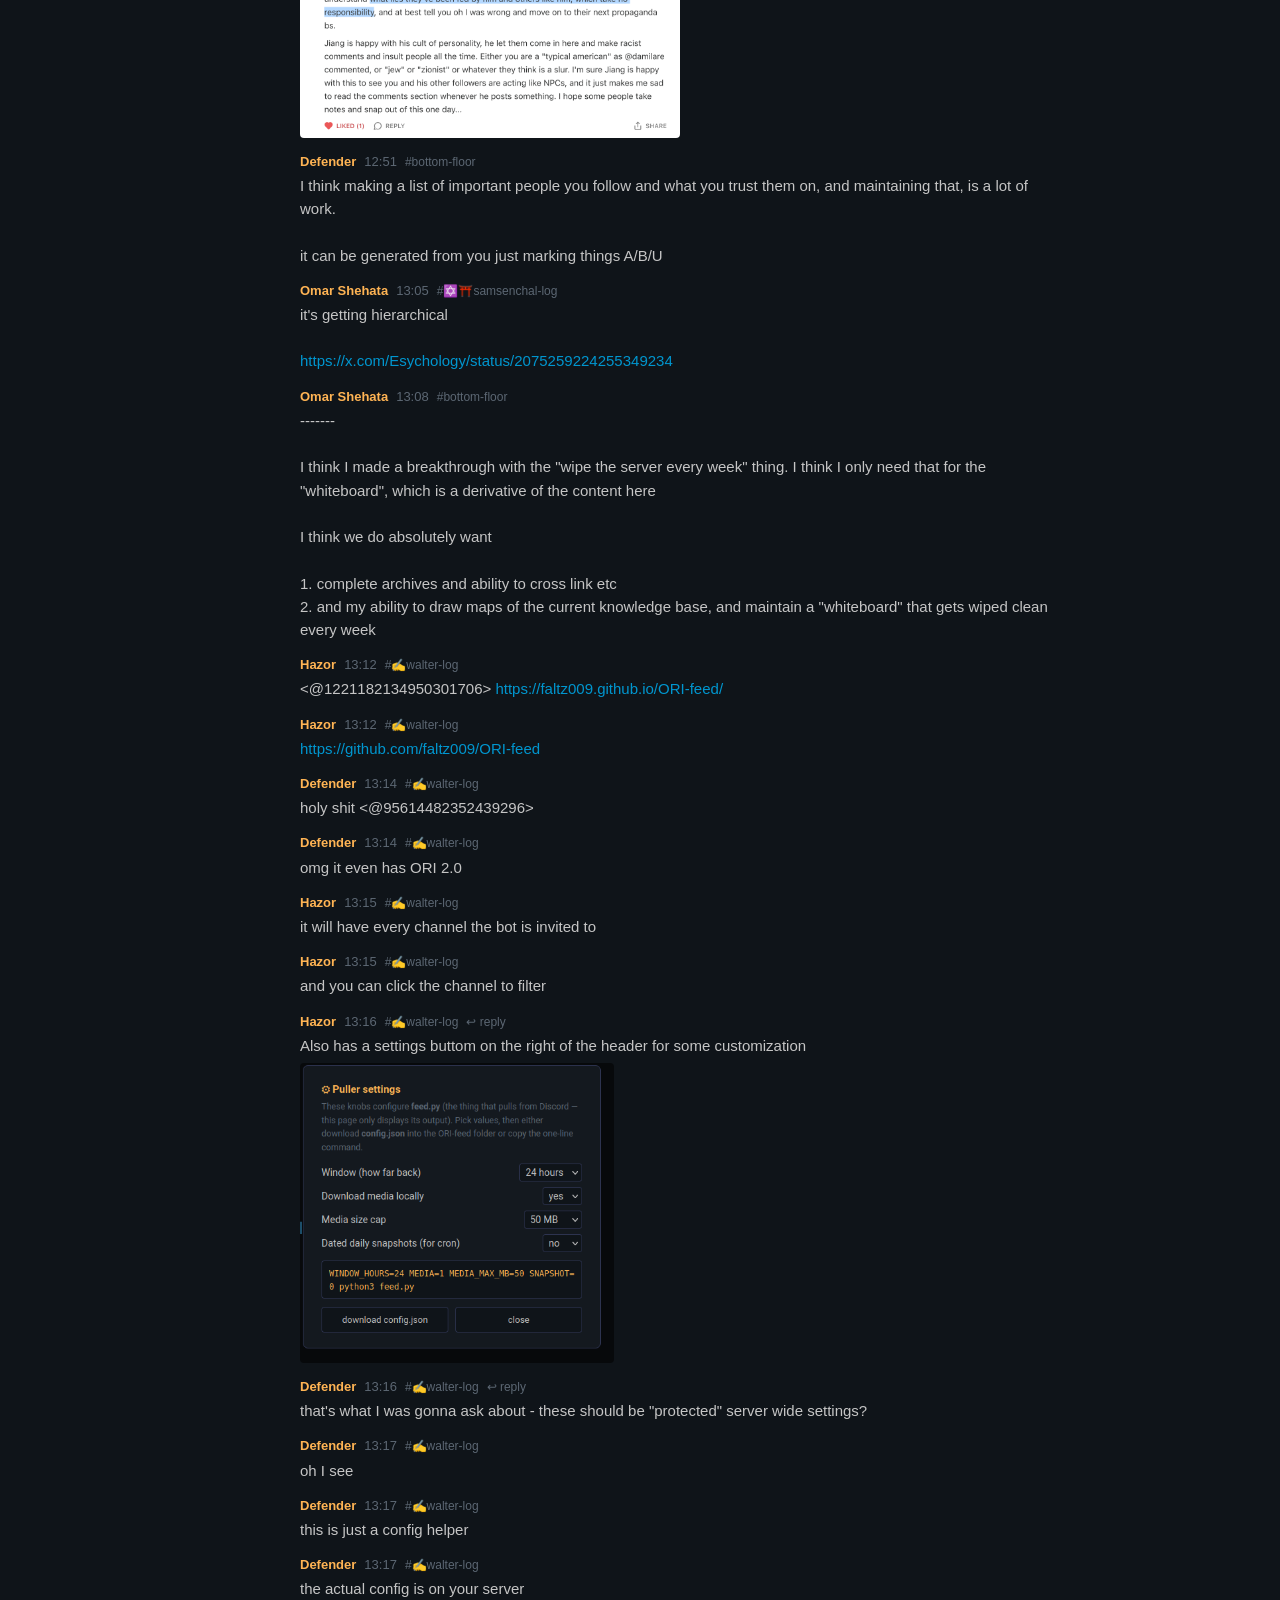
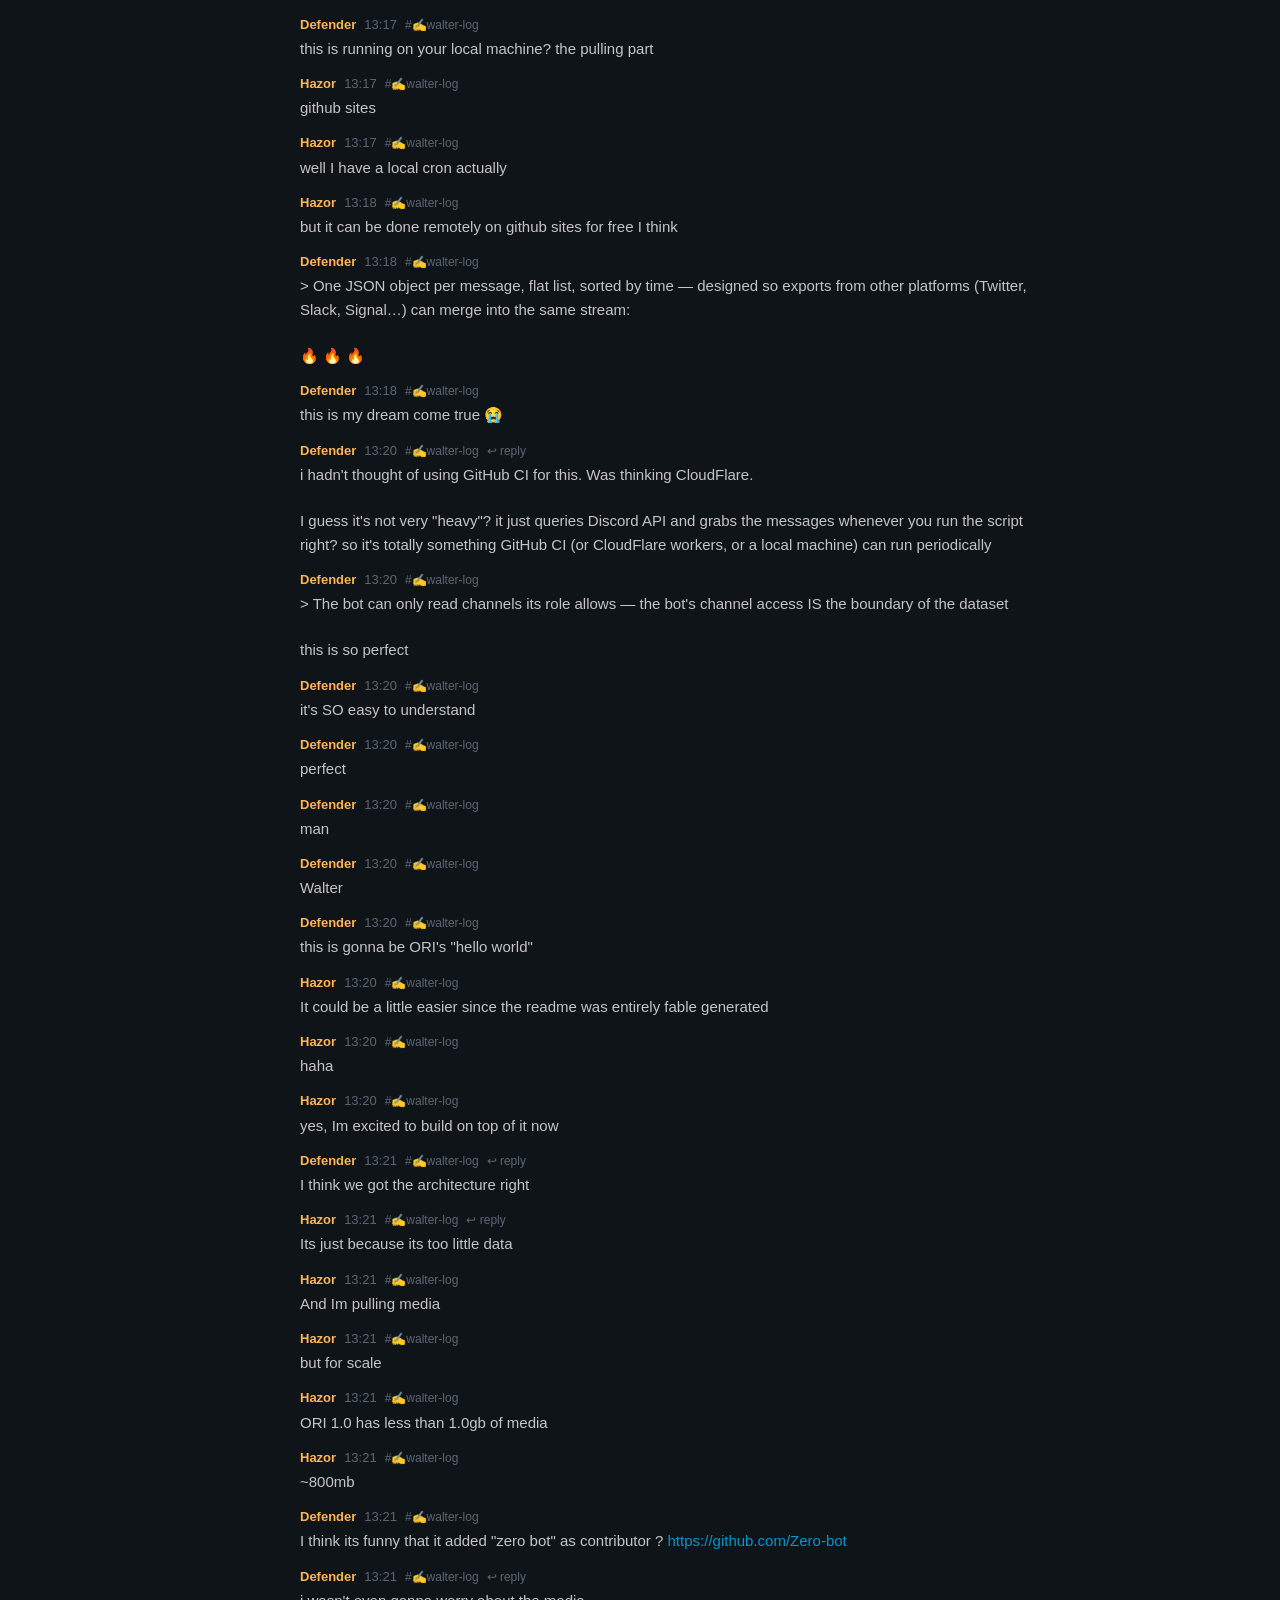
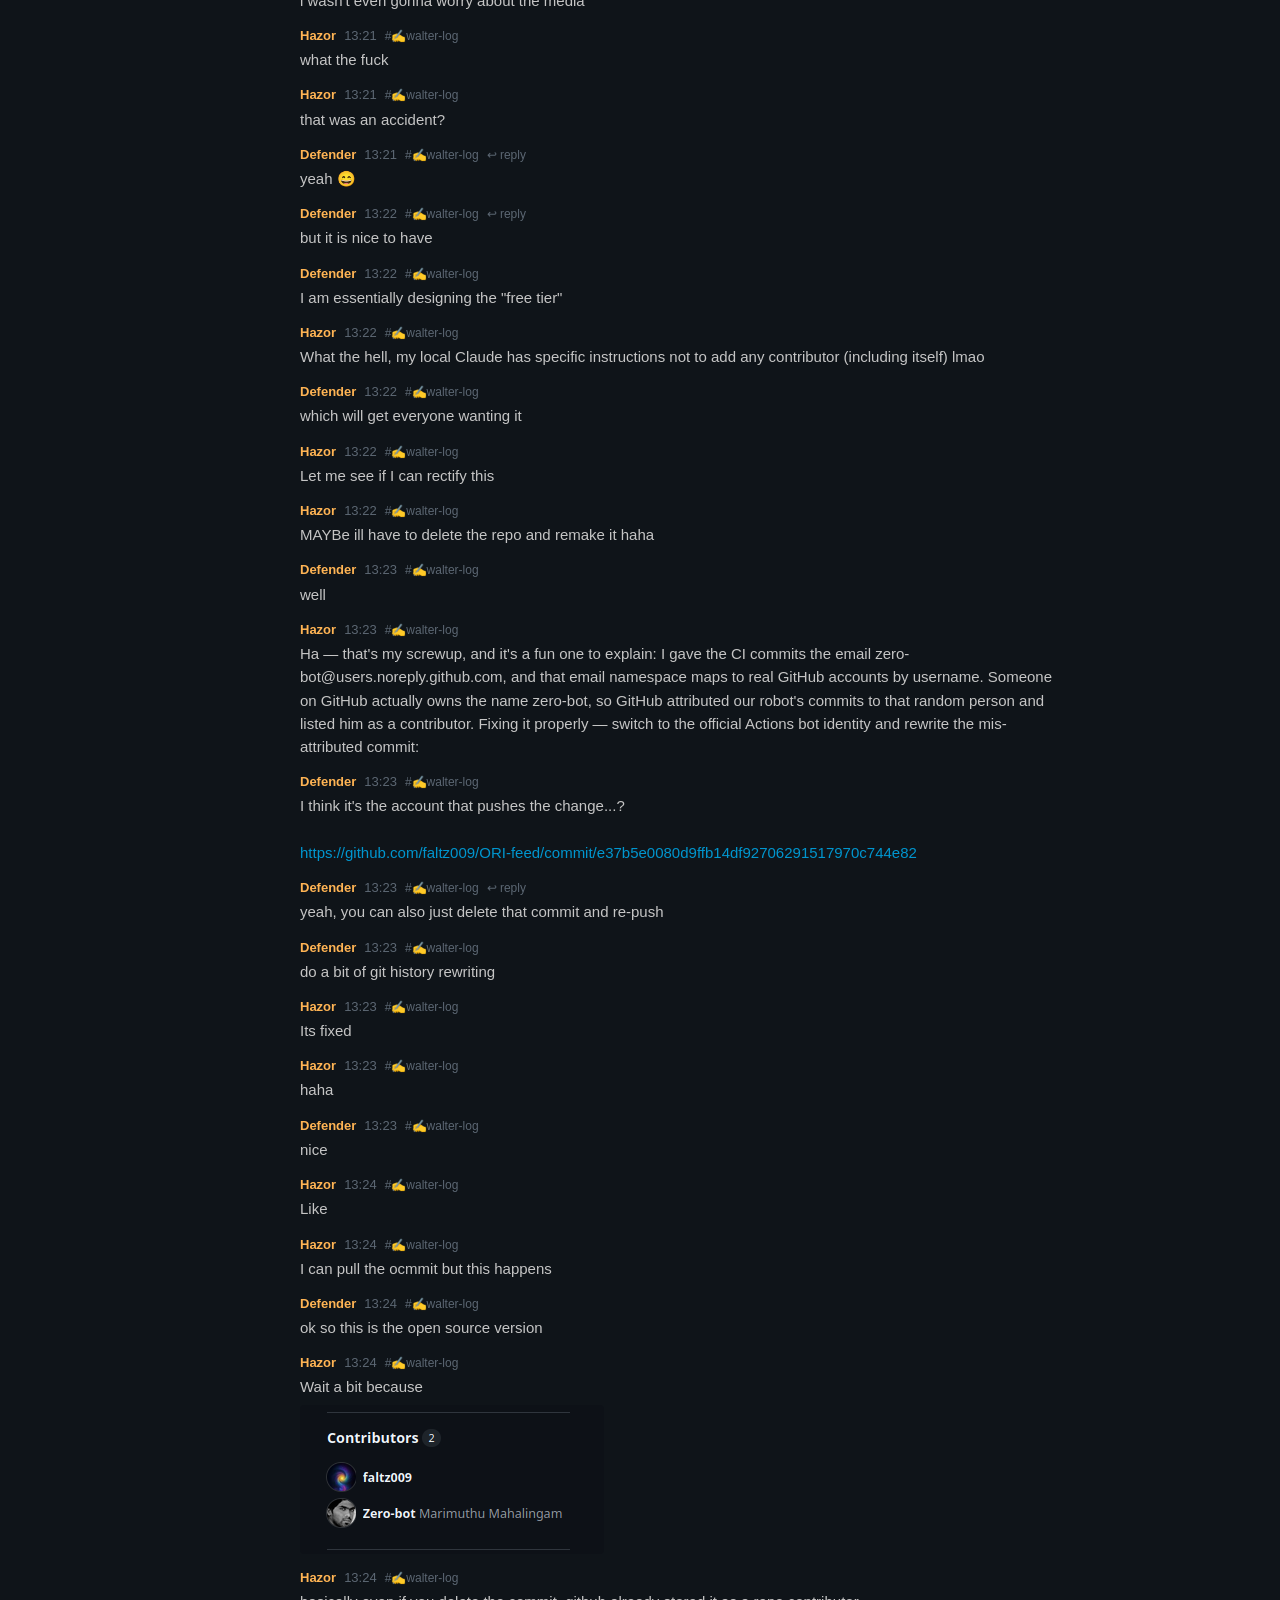
==== commit 720ae22f: "WIP: Community Report — distinctive lexicon (coined/repurposed), mentioned people, patient zero, cul" ====
--- a/index.html
+++ b/index.html
@@ -62,12 +62,11 @@
 .ori-badge-ring { width: 64px; height: 64px; flex-shrink: 0; }
 .ori-badge-label { font-size: 9.5px; letter-spacing: .09em; text-transform: uppercase;
   color: var(--muted); line-height: 1.4; max-width: 80px; }
-#src-link {
-  margin-left: auto;
+#src-link, #src-link2 {
   border: 1px solid var(--border); border-radius: 4px;
   color: var(--muted); font-size: 12.5px; padding: 4px 14px;
 }
-#src-link:hover { color: var(--accent); border-color: var(--accent);
+#src-link:hover, #src-link2:hover { color: var(--accent); border-color: var(--accent);
   text-decoration: none; }
 #settings-btn {
   background: none; border: 1px solid var(--border); border-radius: 4px;
@@ -153,8 +152,9 @@
 <header id="top">
   <span class="prod">Discord Feed Viewer</span>
   <div id="server-brand"></div>
-  <a id="src-link" href="https://github.com/faltz009/ORI-feed"
-     target="_blank" rel="noopener">source &amp; setup — get this for your server</a>
+  <a id="src-link" href="report.html" style="margin-left:auto">community report</a>
+  <a id="src-link2" href="https://github.com/faltz009/ORI-feed"
+     target="_blank" rel="noopener">source &amp; setup</a>
   <button id="settings-btn">&#9881; settings</button>
 </header>
 <div id="layout">
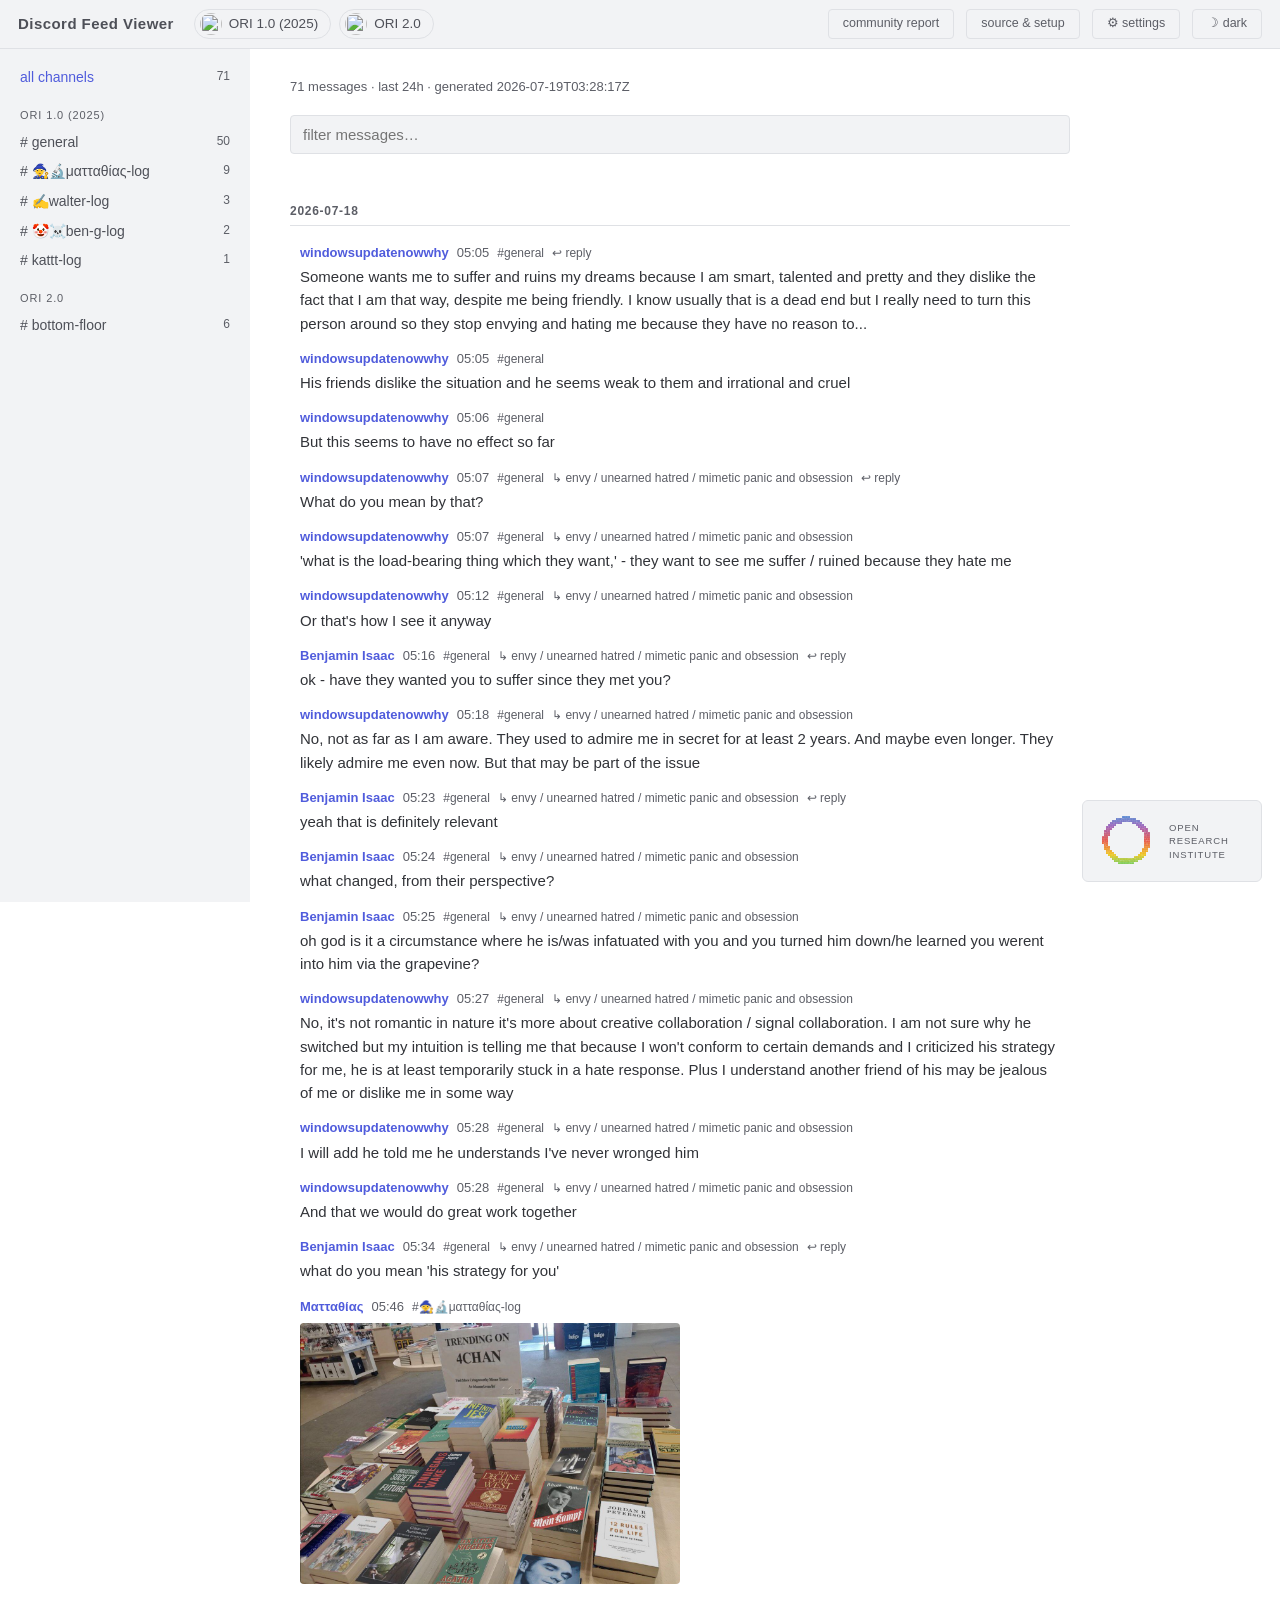
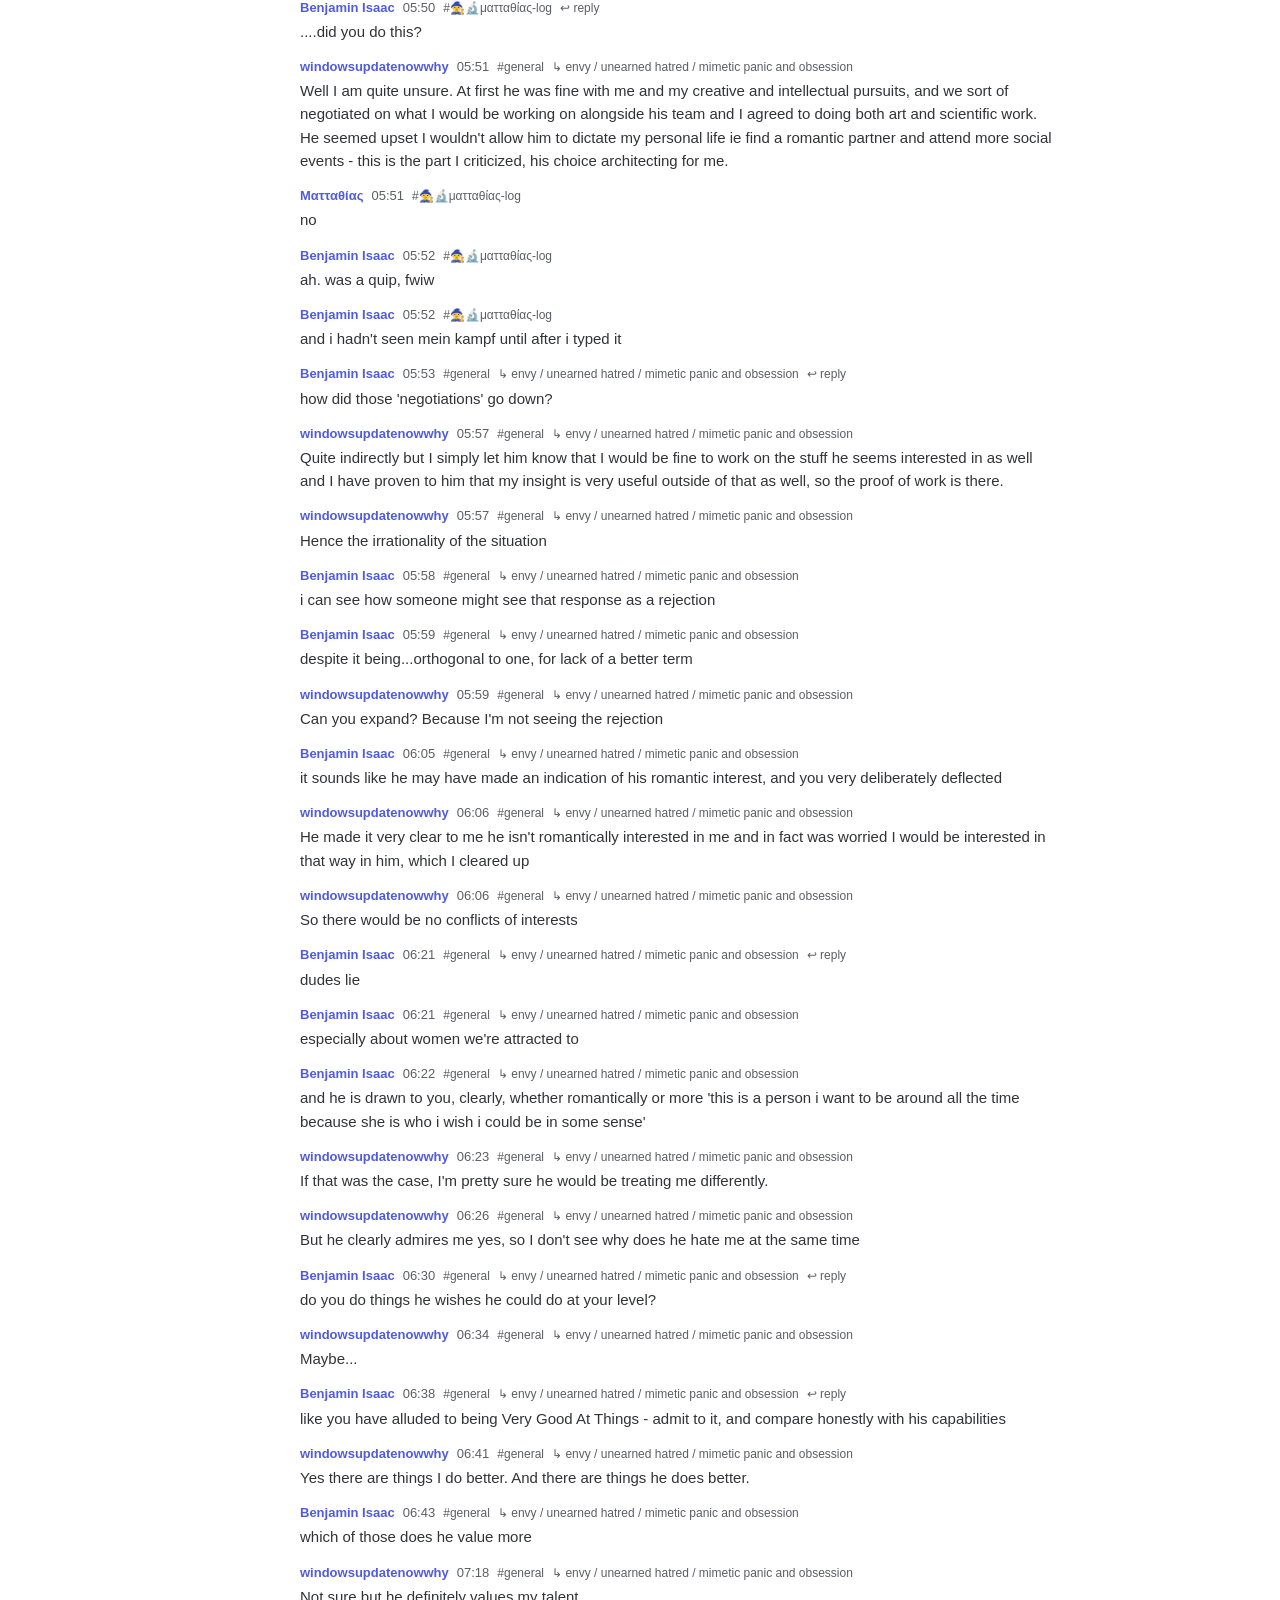
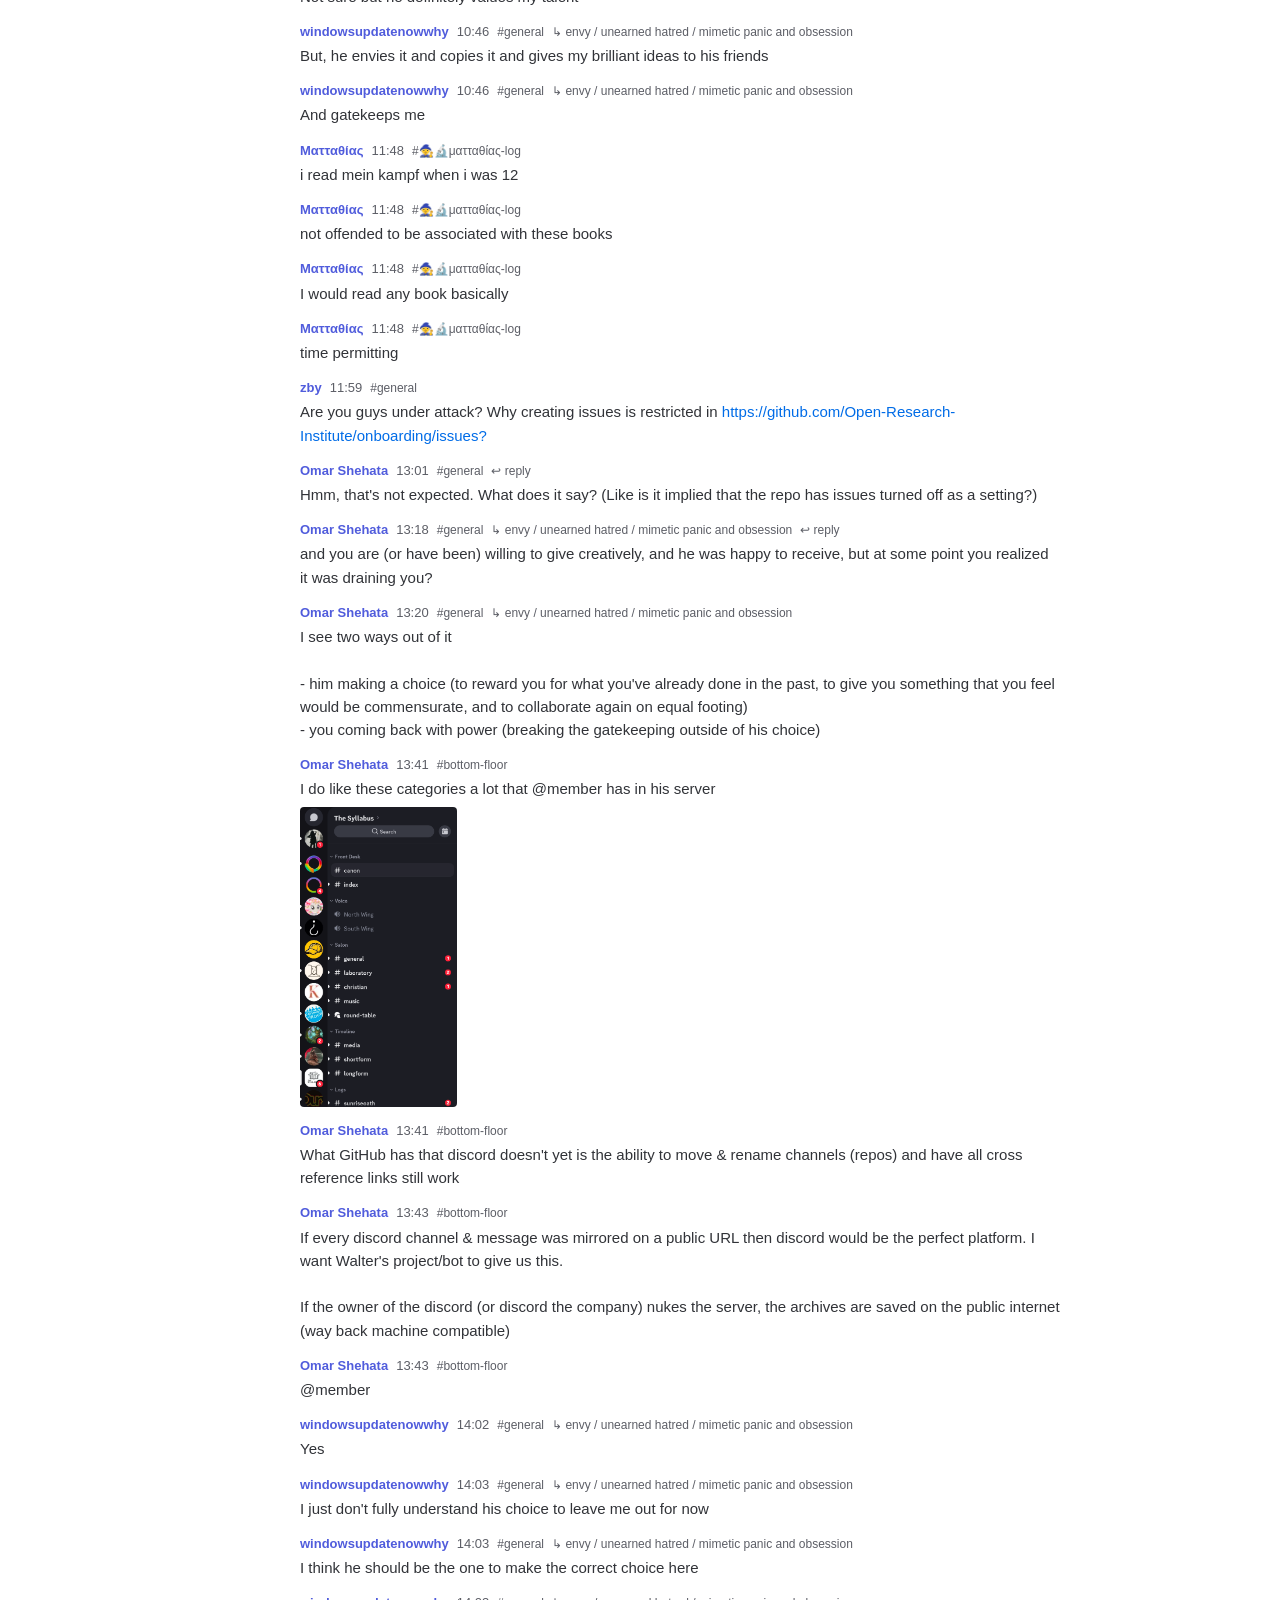
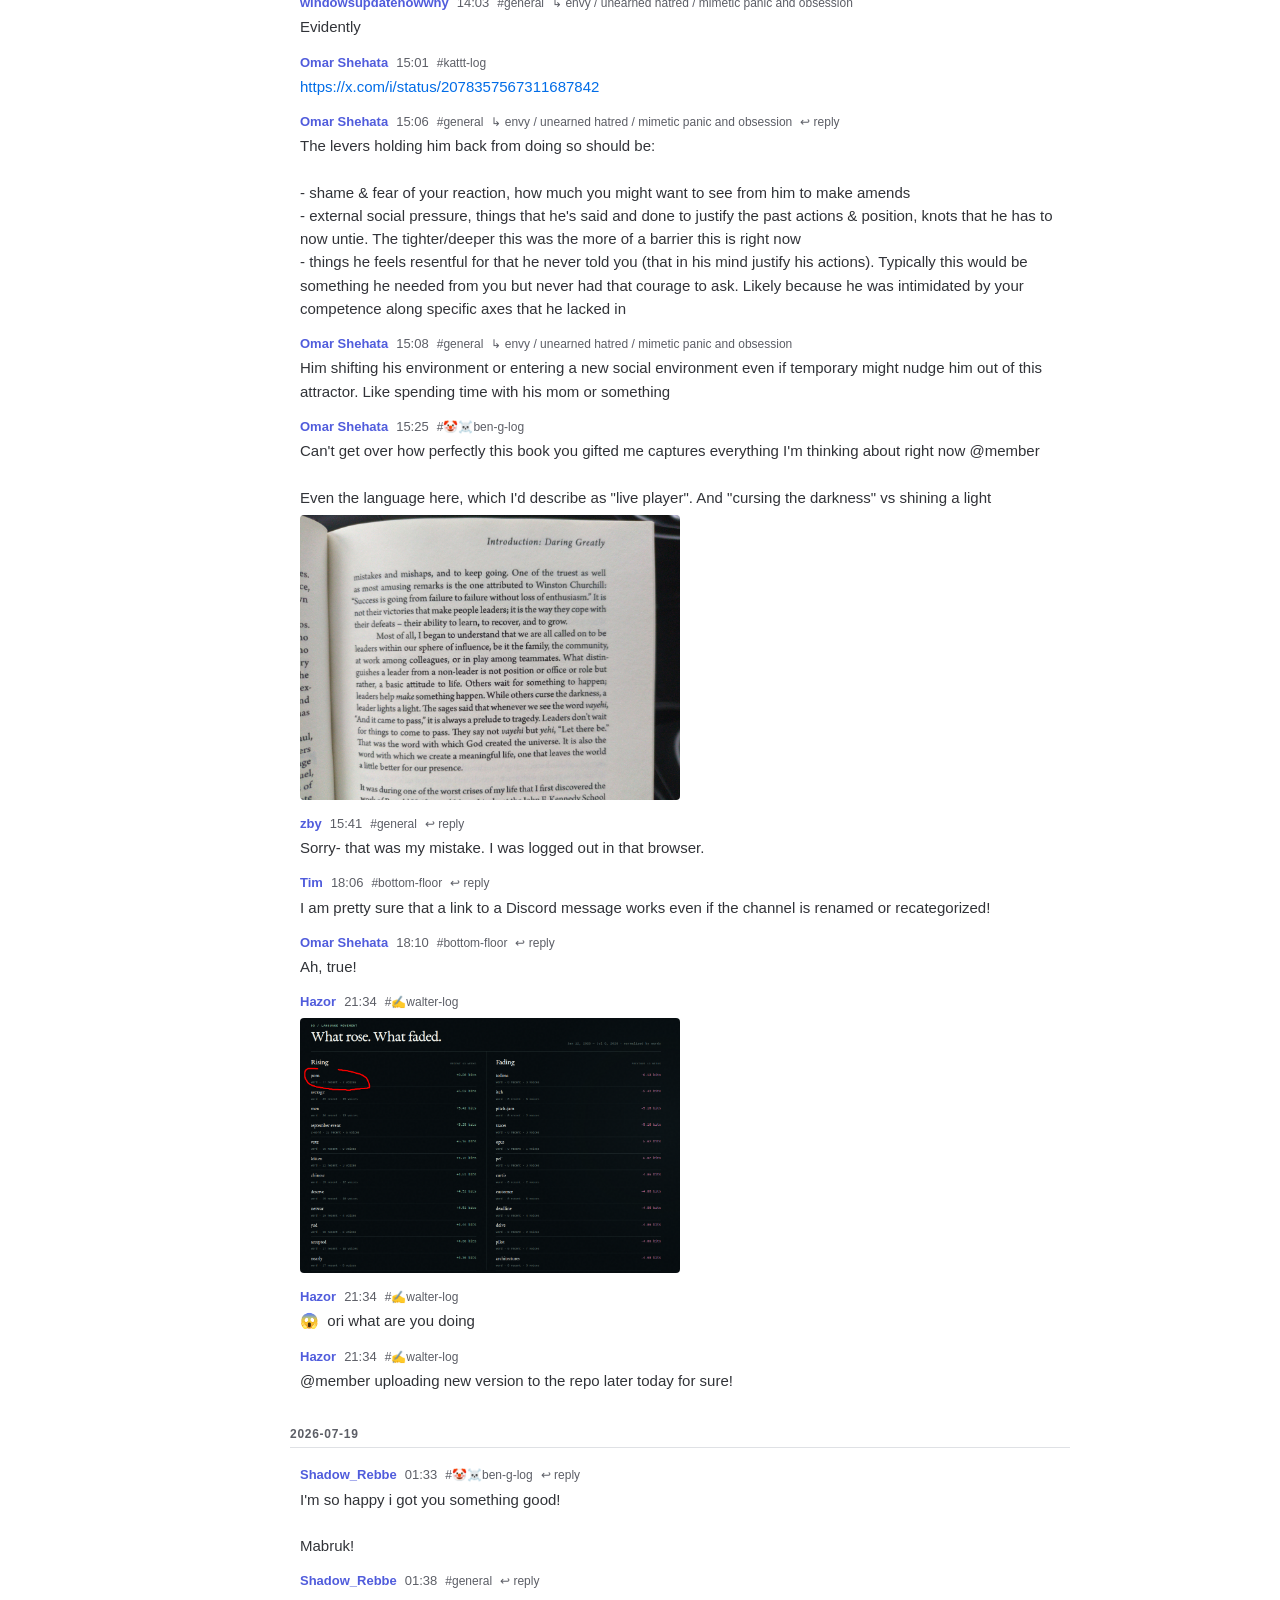
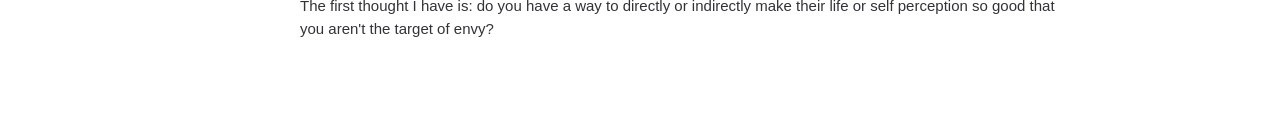
==== commit f4947202: "add canonical memetic weather report" ====
--- a/index.html
+++ b/index.html
@@ -3,23 +3,42 @@
 <head>
 <meta charset="UTF-8">
 <meta name="viewport" content="width=device-width, initial-scale=1">
+<meta name="color-scheme" content="dark light">
 <title>ORI Feed</title>
+<script>
+document.documentElement.dataset.theme = localStorage.getItem("ori-theme") ||
+  (matchMedia("(prefers-color-scheme: light)").matches ? "light" : "dark");
+</script>
 <style>
+/* Discord's own palettes: dark (#313338 chat / #2b2d31 sidebar) and light. */
 :root {
-  --bg: hsl(210, 25%, 8%);
-  --fg: #c5c5c5;
-  --sidebar-bg: #14191f;
-  --sidebar-fg: #c8c9db;
-  --muted: #5c6773;
-  --accent: #ffb454;
-  --links: #0096cf;
-  --hover: #191f26;
-  --border: #2d334f;
+  color-scheme: dark;
+  --bg: #313338;
+  --fg: #dbdee1;
+  --sidebar-bg: #2b2d31;
+  --sidebar-fg: #b5bac1;
+  --muted: #949ba4;
+  --accent: #949cf7;
+  --links: #00a8fc;
+  --hover: #393c41;
+  --border: #3f4147;
+}
+:root[data-theme="light"] {
+  color-scheme: light;
+  --bg: #ffffff;
+  --fg: #313338;
+  --sidebar-bg: #f2f3f5;
+  --sidebar-fg: #4e5058;
+  --muted: #5c5e66;
+  --accent: #505cdc;
+  --links: #006ce7;
+  --hover: #e9eaec;
+  --border: #dfe1e5;
 }
 * { box-sizing: border-box; margin: 0; padding: 0; }
 body {
   background: var(--bg); color: var(--fg);
-  font: 15px/1.55 -apple-system, "Segoe UI", Roboto, "Open Sans", sans-serif;
+  font: 15px/1.55 "gg sans", "Noto Sans", -apple-system, "Segoe UI", Roboto, "Helvetica Neue", sans-serif;
   display: flex; flex-direction: column; min-height: 100vh;
 }
 a { color: var(--links); text-decoration: none; }
@@ -68,12 +87,12 @@
 }
 #src-link:hover, #src-link2:hover { color: var(--accent); border-color: var(--accent);
   text-decoration: none; }
-#settings-btn {
+#settings-btn, #theme-btn {
   background: none; border: 1px solid var(--border); border-radius: 4px;
   color: var(--muted); font: inherit; font-size: 12.5px; padding: 4px 14px;
   cursor: pointer;
 }
-#settings-btn:hover { color: var(--accent); border-color: var(--accent); }
+#settings-btn:hover, #theme-btn:hover { color: var(--accent); border-color: var(--accent); }
 #sidebar .server { color: var(--muted); font-size: 11px; text-transform: uppercase;
   letter-spacing: .08em; padding: 14px 20px 4px; }
 #sidebar button {
@@ -93,7 +112,7 @@
 }
 #search:focus { outline: none; border-color: var(--accent); }
 
-.day { color: var(--accent); font-size: 12px; letter-spacing: .06em;
+.day { color: var(--muted); font-weight: 600; font-size: 12px; letter-spacing: .06em;
   border-bottom: 1px solid var(--border); padding-bottom: 4px; margin: 26px 0 10px; }
 .msg { padding: 7px 10px; border-radius: 4px; }
 .msg:hover { background: var(--hover); }
@@ -152,10 +171,11 @@
 <header id="top">
   <span class="prod">Discord Feed Viewer</span>
   <div id="server-brand"></div>
-  <a id="src-link" href="report.html" style="margin-left:auto">community report</a>
+  <a id="src-link" href="ORI-report/" style="margin-left:auto">community report</a>
   <a id="src-link2" href="https://github.com/faltz009/ORI-feed"
      target="_blank" rel="noopener">source &amp; setup</a>
   <button id="settings-btn">&#9881; settings</button>
+  <button id="theme-btn" title="switch light/dark theme">&#9789; dark</button>
 </header>
 <div id="layout">
 <nav id="sidebar"></nav>
@@ -203,6 +223,13 @@
 
 const esc = s => s.replace(/[&<>"]/g, c => ({'&':'&amp;','<':'&lt;','>':'&gt;','"':'&quot;'}[c]));
 const linkify = s => s.replace(/(https?:\/\/[^\s<]+)/g, u => `<a href="${u}" target="_blank" rel="noopener">${u}</a>`);
+// Discord mention IDs are provenance, not useful reading labels. The feed has
+// no target-name lookup table, so render their type honestly without exposing
+// an opaque numeric snowflake in the conversation body.
+const readableMentions = s => s
+  .replace(/<@&\d+>/g, "@role")
+  .replace(/<@!?\d+>/g, "@member")
+  .replace(/<#\d+>/g, "#channel");
 const isImg = n => /\.(png|jpe?g|gif|webp)$/i.test(n || "");
 const isVid = n => /\.(mp4|webm|mov)$/i.test(n || "");
 
@@ -239,7 +266,7 @@
     html += `<div class="msg"><div class="head">` +
       `<a class="user" href="${esc(m.url||"#")}" target="_blank" rel="noopener">${esc(m.user||"?")}</a>` +
       `<span class="time" title="${esc(m.timestamp||"")}">${t}</span>${badges}</div>` +
-      (m.message ? `<div class="body">${linkify(esc(m.message))}</div>` : "") + atts + `</div>`;
+      (m.message ? `<div class="body">${linkify(esc(readableMentions(m.message)))}</div>` : "") + atts + `</div>`;
   }
   box.innerHTML = html;
 }
@@ -330,6 +357,24 @@
   URL.revokeObjectURL(a.href);
 };
 
+// --- light/dark theme (shared "ori-theme" key with the report page) ---
+function paintTheme() {
+  const light = document.documentElement.dataset.theme === "light";
+  $("theme-btn").innerHTML = light ? "&#9789; dark" : "&#9788; light";
+}
+$("theme-btn").onclick = () => {
+  const next = document.documentElement.dataset.theme === "light" ? "dark" : "light";
+  document.documentElement.dataset.theme = next;
+  localStorage.setItem("ori-theme", next);
+  paintTheme();
+};
+matchMedia("(prefers-color-scheme: light)").addEventListener("change", e => {
+  if (localStorage.getItem("ori-theme")) return;
+  document.documentElement.dataset.theme = e.matches ? "light" : "dark";
+  paintTheme();
+});
+paintTheme();
+
 const FEED_URL = new URLSearchParams(location.search).get("feed") || "feed/feed.json";
 fetch(FEED_URL).then(r => {
   if (!r.ok) throw new Error(FEED_URL + " not found — run feed.py first");
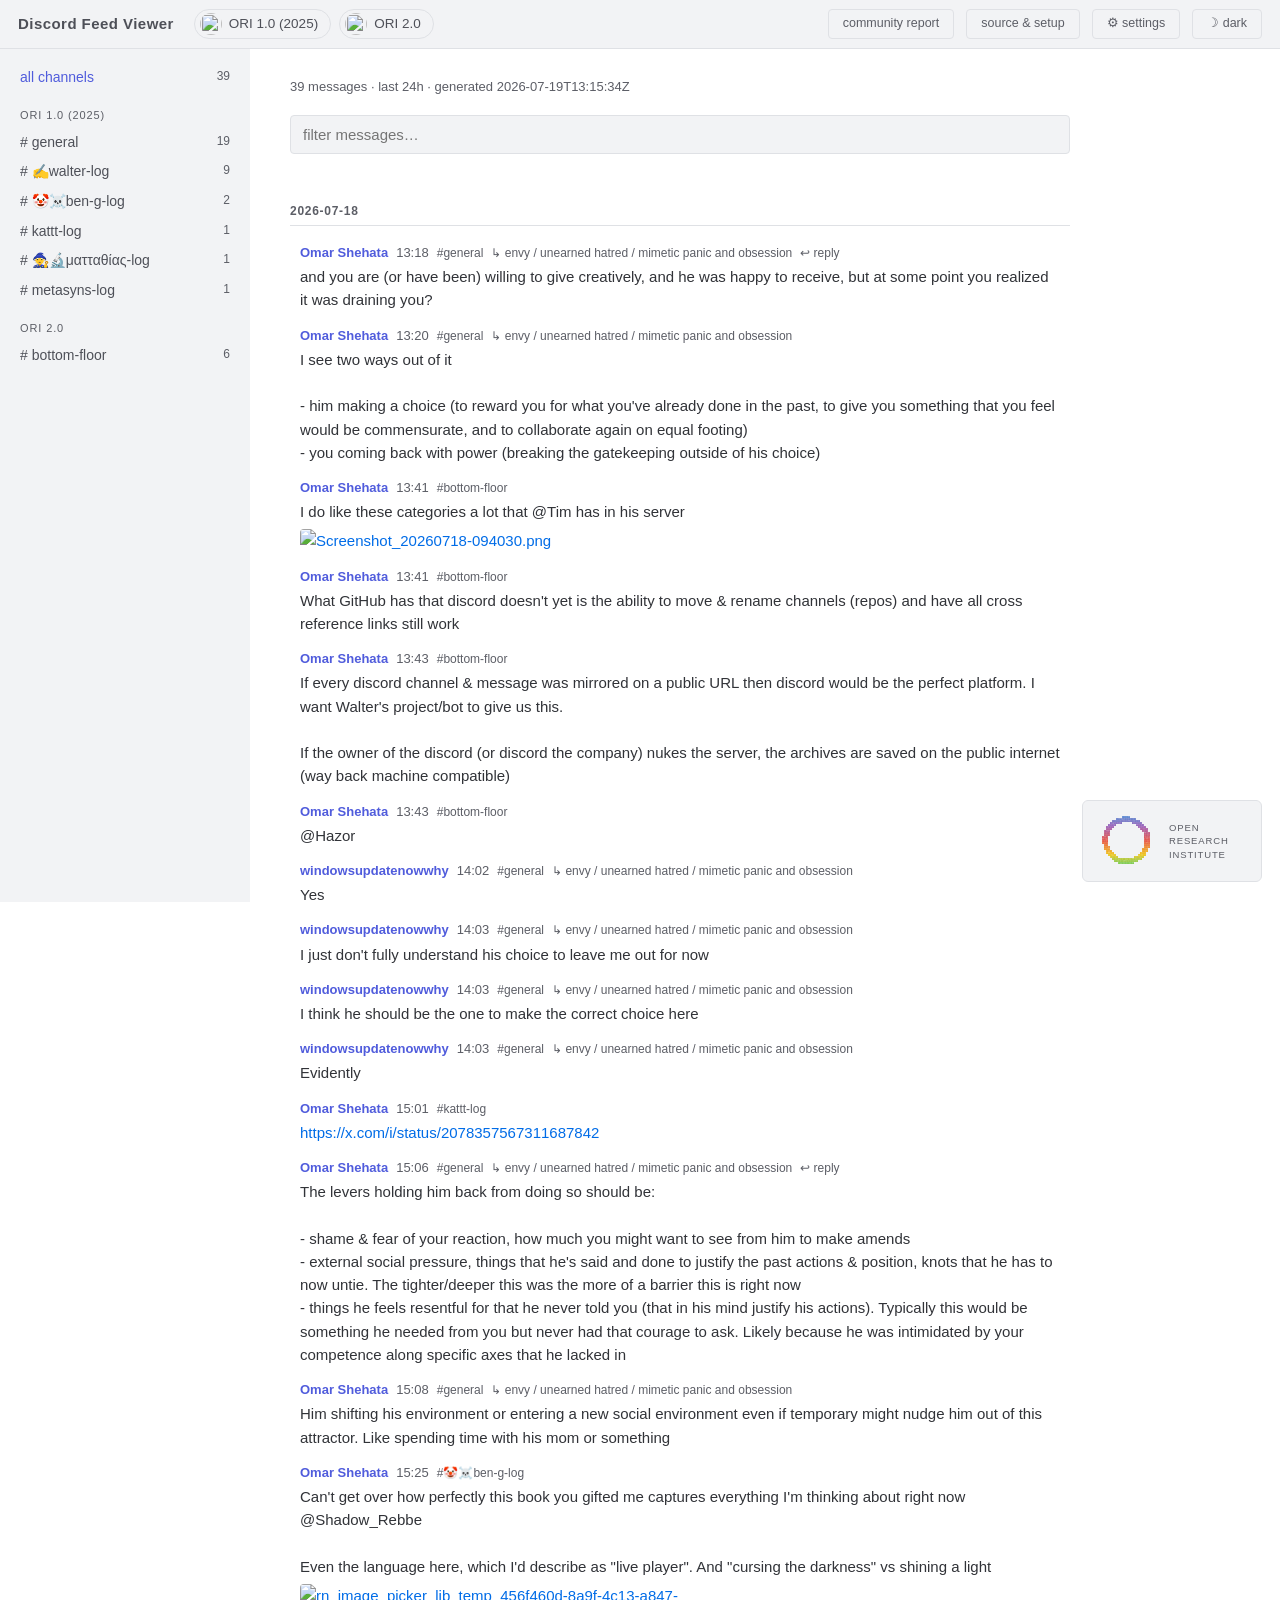
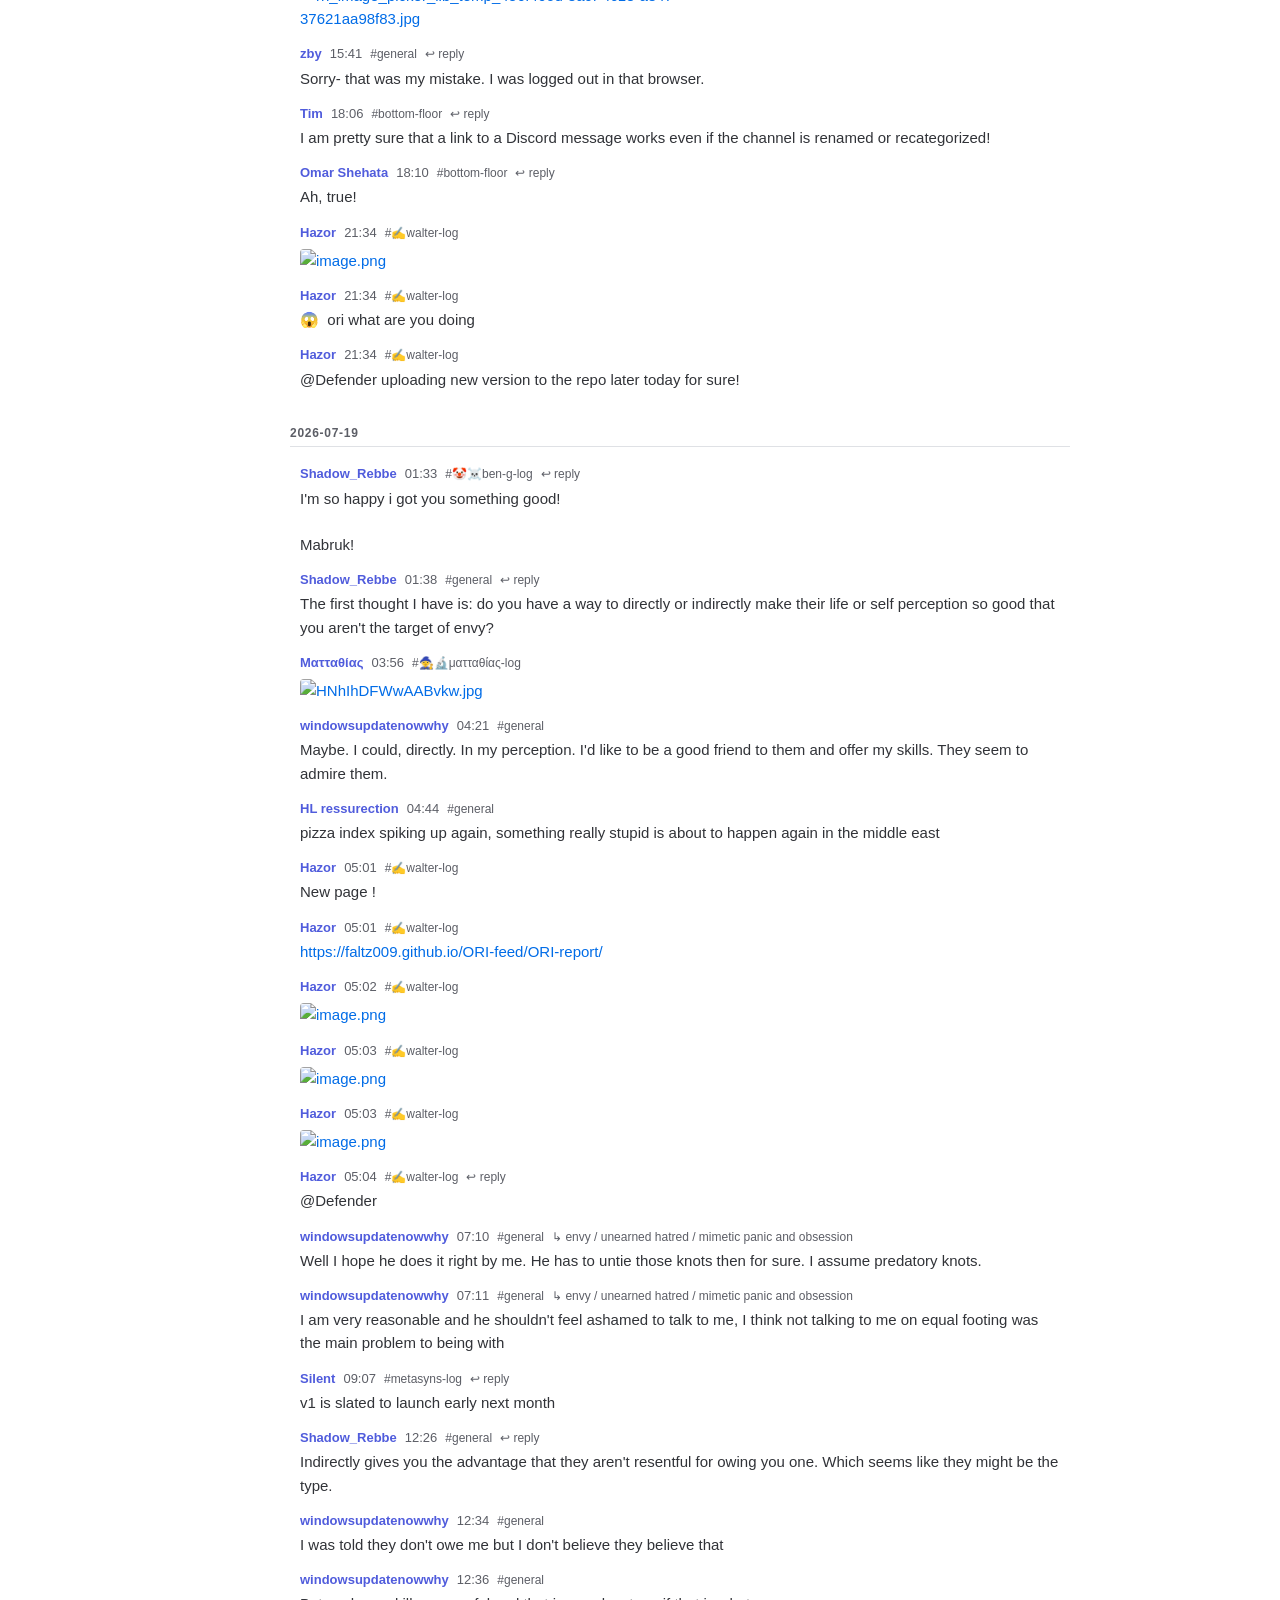
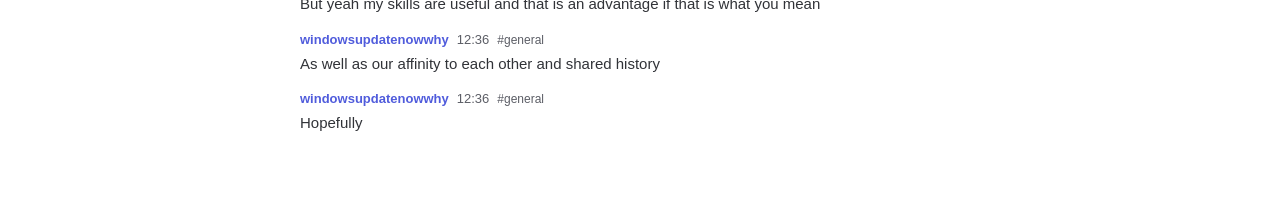
==== commit 6535fe0c: "collector: resolve mentions at collection, window-filter archived threads, keep local media paths - " ====
--- a/index.html
+++ b/index.html
@@ -223,9 +223,9 @@
 
 const esc = s => s.replace(/[&<>"]/g, c => ({'&':'&amp;','<':'&lt;','>':'&gt;','"':'&quot;'}[c]));
 const linkify = s => s.replace(/(https?:\/\/[^\s<]+)/g, u => `<a href="${u}" target="_blank" rel="noopener">${u}</a>`);
-// Discord mention IDs are provenance, not useful reading labels. The feed has
-// no target-name lookup table, so render their type honestly without exposing
-// an opaque numeric snowflake in the conversation body.
+// Newly collected user mentions are resolved by feed.py while Discord's
+// per-message mention data is available. These fallbacks cover older records
+// and unresolved role/channel IDs without exposing opaque snowflakes.
 const readableMentions = s => s
   .replace(/<@&\d+>/g, "@role")
   .replace(/<@!?\d+>/g, "@member")
